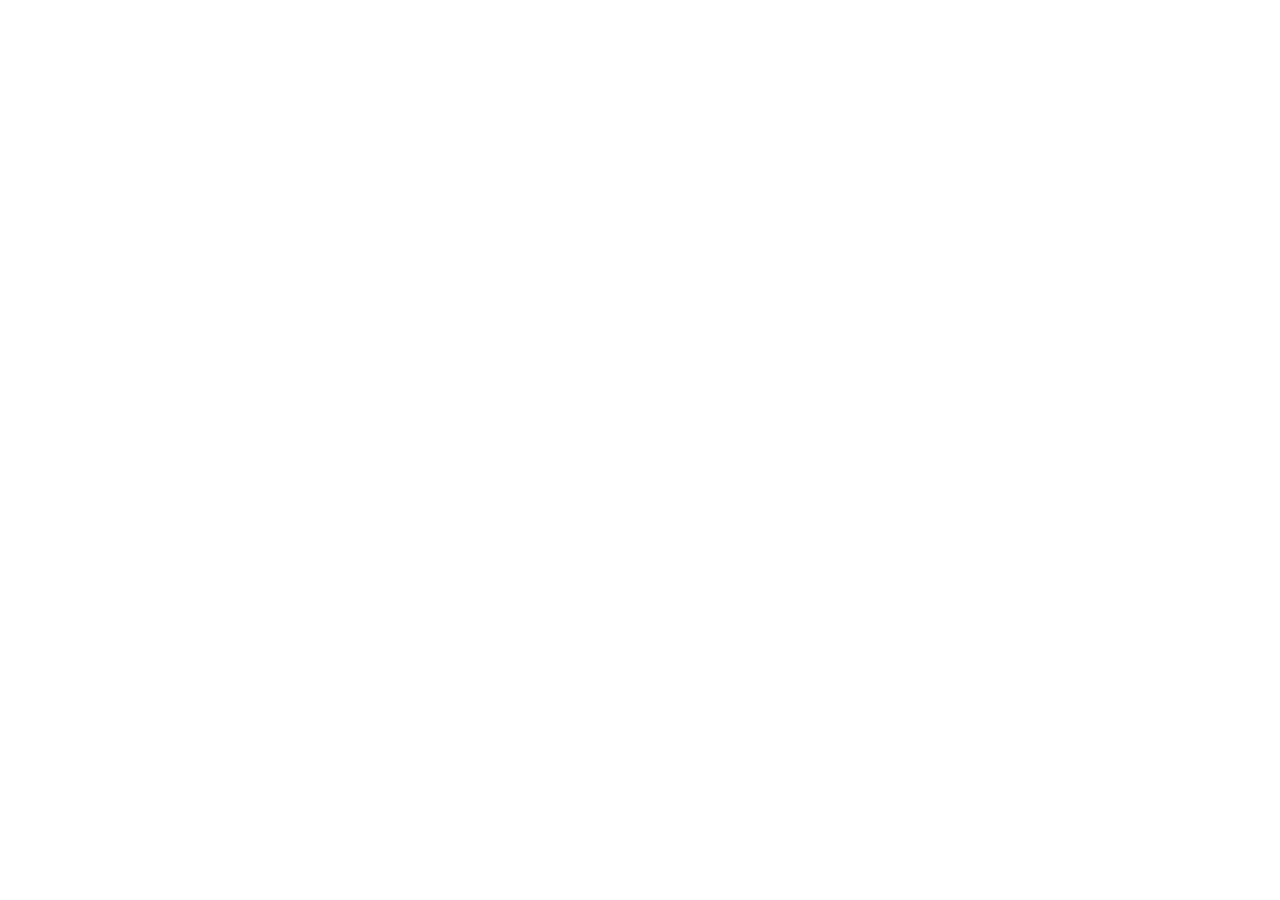
==== content/index.html @ 8d48247d "Migrate Tractor Supply homepage to Edge Delivery Services Complete migration of tractorsupply.com ho" ====
<html>
<head>
  <title>For Life Out Here | Tractor Supply Co.</title>
  <meta name="description" content="Tractor Supply Co. is the source for farm supplies, pet and animal feed and supplies, clothing, tools, fencing, and so much more. Buy online and pick up in store is available at most locations. Tractor Supply Co. is your source for the Life Out Here lifestyle!">
  <meta charset="utf-8">
  <meta name="viewport" content="width=device-width, initial-scale=1">
  <meta name="nav" content="/content/nav">
  <meta name="footer" content="/content/footer">
  <link rel="stylesheet" href="/styles/styles.css">
  <script src="/scripts/aem.js" type="module"></script>
  <script src="/scripts/scripts.js" type="module"></script>
</head>
<body>
  <header></header>
  <main>
    <div>
      <div class="carousel">
        <div>
          <div>
            <picture>
              <img src="https://media.tractorsupply.com/is/image/TractorSupplyCompany/FW11-030926-TSC-HP-Hero1-V13-North-D?preferwebp=true&amp;scl=1" alt="Save up to 40 percent off outdoor supplies" loading="eager">
            </picture>
          </div>
          <div>
            <h2>Spring Favorites</h2>
            <p>Save up to 40% off outdoor supplies</p>
            <p><strong><a href="/tsc/cms/digital-flyer">Shop Now</a></strong></p>
          </div>
        </div>
        <div>
          <div>
            <picture>
              <img src="https://media.tractorsupply.com/is/image/TractorSupplyCompany/FW11-030926-TSC-HP-Hero3-V3-D?preferwebp=true&amp;scl=1" alt="Tax refund savings on yard equipment" loading="lazy">
            </picture>
          </div>
          <div>
            <h2>Tax Refund Savings</h2>
            <p>Turn your refund into yard work</p>
            <p><strong><a href="/tsc/cms/yard">Shop Now</a></strong></p>
          </div>
        </div>
        <div>
          <div>
            <picture>
              <img src="https://media.tractorsupply.com/is/image/TractorSupplyCompany/FW11-030926-TSC-HP-Hero4-D-V3?preferwebp=true&amp;scl=1" alt="Save up to 200 dollars on gun safes" loading="lazy">
            </picture>
          </div>
          <div>
            <h2>Gun Safes Sale</h2>
            <p>Save up to $200 with special financing available</p>
            <p><strong><a href="/tsc/catalog/gun-safes">Shop Now</a></strong></p>
          </div>
        </div>
      </div>
    </div>
    <div>
      <h2>Shop Popular Categories</h2>
      <div class="cards categories">
        <div>
          <div>
            <picture>
              <img src="https://media.tractorsupply.com/is/image/TractorSupplyCompany/TSC_Icons_Sale?scl=1" alt="Sale" loading="lazy">
            </picture>
          </div>
          <div>
            <p><a href="/tsc/sale">Sale</a></p>
          </div>
        </div>
        <div>
          <div>
            <picture>
              <img src="https://media.tractorsupply.com/is/image/TractorSupplyCompany/TSC_Icons_ChickDays?scl=1" alt="Chick Days" loading="lazy">
            </picture>
          </div>
          <div>
            <p><a href="/tsc/cms/chick-days">Chick Days</a></p>
          </div>
        </div>
        <div>
          <div>
            <picture>
              <img src="https://media.tractorsupply.com/is/image/TractorSupplyCompany/TSC_Icons_DemoDays?scl=1" alt="Demo Days" loading="lazy">
            </picture>
          </div>
          <div>
            <p><a href="/tsc/cms/demo-days">Demo Days</a></p>
          </div>
        </div>
        <div>
          <div>
            <picture>
              <img src="https://media.tractorsupply.com/is/image/TractorSupplyCompany/TSC_Icons_Tools?scl=1" alt="Tools" loading="lazy">
            </picture>
          </div>
          <div>
            <p><a href="/tsc/category/tools">Tools</a></p>
          </div>
        </div>
        <div>
          <div>
            <picture>
              <img src="https://media.tractorsupply.com/is/image/TractorSupplyCompany/TSC_Icons_Pet?scl=1" alt="Pet" loading="lazy">
            </picture>
          </div>
          <div>
            <p><a href="/tsc/category/pet">Pet</a></p>
          </div>
        </div>
        <div>
          <div>
            <picture>
              <img src="https://media.tractorsupply.com/is/image/TractorSupplyCompany/TSC_Icons_TaxRefund?scl=1" alt="Tax Refund" loading="lazy">
            </picture>
          </div>
          <div>
            <p><a href="/tsc/cms/yard">Tax Refund</a></p>
          </div>
        </div>
        <div>
          <div>
            <picture>
              <img src="https://media.tractorsupply.com/is/image/TractorSupplyCompany/TSC_Icons_Ammunition?scl=1" alt="Ammunition" loading="lazy">
            </picture>
          </div>
          <div>
            <p><a href="/tsc/catalog/ammunition">Ammunition</a></p>
          </div>
        </div>
        <div>
          <div>
            <picture>
              <img src="https://media.tractorsupply.com/is/image/TractorSupplyCompany/TSC_Icons_DirectSales?scl=1" alt="Direct Sales" loading="lazy">
            </picture>
          </div>
          <div>
            <p><a href="/tsc/cms/direct-sales">Direct Sales</a></p>
          </div>
        </div>
        <div>
          <div>
            <picture>
              <img src="https://media.tractorsupply.com/is/image/TractorSupplyCompany/TSC_Icons_OutdoorPower?scl=1" alt="Outdoor Power Equipment" loading="lazy">
            </picture>
          </div>
          <div>
            <p><a href="/tsc/category/outdoor-power-equipment">Outdoor Power Equipment</a></p>
          </div>
        </div>
        <div>
          <div>
            <picture>
              <img src="https://media.tractorsupply.com/is/image/TractorSupplyCompany/TSC_Icons_Fencing?scl=1" alt="Fencing and Gates" loading="lazy">
            </picture>
          </div>
          <div>
            <p><a href="/tsc/category/fencing-gates">Fencing &amp; Gates</a></p>
          </div>
        </div>
        <div>
          <div>
            <picture>
              <img src="https://media.tractorsupply.com/is/image/TractorSupplyCompany/TSC_Icons_Pharmacy?scl=1" alt="Pet and Animal Pharmacy" loading="lazy">
            </picture>
          </div>
          <div>
            <p><a href="/tsc/category/pet-animal-pharmacy">Pet &amp; Animal Pharmacy</a></p>
          </div>
        </div>
        <div>
          <div>
            <picture>
              <img src="https://media.tractorsupply.com/is/image/TractorSupplyCompany/TSC_Icons_Clothing?scl=1" alt="Clothing" loading="lazy">
            </picture>
          </div>
          <div>
            <p><a href="/tsc/category/clothing">Clothing</a></p>
          </div>
        </div>
        <div>
          <div>
            <picture>
              <img src="https://media.tractorsupply.com/is/image/TractorSupplyCompany/TSC_Icons_GiftCard?scl=1" alt="Gift Card" loading="lazy">
            </picture>
          </div>
          <div>
            <p><a href="/tsc/cms/gift-card">Gift Card</a></p>
          </div>
        </div>
        <div>
          <div>
            <picture>
              <img src="https://media.tractorsupply.com/is/image/TractorSupplyCompany/TSC_Icons_Boots?scl=1" alt="Boots and Shoes" loading="lazy">
            </picture>
          </div>
          <div>
            <p><a href="/tsc/category/boots-shoes">Boots &amp; Shoes</a></p>
          </div>
        </div>
        <div>
          <div>
            <picture>
              <img src="https://media.tractorsupply.com/is/image/TractorSupplyCompany/TSC_Icons_Trailers?scl=1" alt="Trailers and Towing" loading="lazy">
            </picture>
          </div>
          <div>
            <p><a href="/tsc/category/trailers-towing">Trailers &amp; Towing</a></p>
          </div>
        </div>
        <div>
          <div>
            <picture>
              <img src="https://media.tractorsupply.com/is/image/TractorSupplyCompany/TSC_Icons_Horse?scl=1" alt="Horse" loading="lazy">
            </picture>
          </div>
          <div>
            <p><a href="/tsc/category/horse">Horse</a></p>
          </div>
        </div>
      </div>
    </div>
    <div>
      <p><a href="/tsc/cms/demo-days"><picture><img src="https://media.tractorsupply.com/is/image/TractorSupplyCompany/FW11-030926-TSC-HP-Banner-DemoDays-D-V1?scl=1" alt="Demo Days - Try before you buy" loading="lazy"></picture></a></p>
    </div>
    <div>
      <div class="columns">
        <div>
          <div>
            <picture>
              <img src="https://media.tractorsupply.com/is/image/TractorSupplyCompany/FW11-030926-TSC-HP-BigBox-PetEnthusiast-V1?scl=1" alt="Keep your pets happy all Spring" loading="lazy">
            </picture>
          </div>
          <div>
            <h3>Keep your pets happy all Spring</h3>
            <p>Flea &amp; tick care, grooming and more</p>
            <p><strong><a href="/tsc/vc/get-your-pet-ready-for-spring">Shop Now</a></strong></p>
          </div>
        </div>
      </div>
    </div>
    <div>
      <p><a href="/tsc/brand/ALPO"><picture><img src="https://media.tractorsupply.com/is/image/TractorSupplyCompany/FW11-030926-TSC-HP-Banner-ALPO-D-V1?scl=1&amp;fmt=png-alpha" alt="Earn 3 dollars in rewards on Purina ALPO dog food" loading="lazy"></picture></a></p>
    </div>
    <div>
      <div class="columns">
        <div>
          <div>
            <picture>
              <img src="https://media.tractorsupply.com/is/image/TractorSupplyCompany/FW11-030926-TSC-HP-BigBox-CountryDabbler-V1?scl=1" alt="Dig into spring" loading="lazy">
            </picture>
          </div>
          <div>
            <h3>Dig into spring</h3>
            <p>Time to grow fresh veggies and flowers</p>
            <p><strong><a href="/tsc/category/lawn-garden">Shop Now</a></strong></p>
          </div>
        </div>
      </div>
    </div>
    <div>
      <p><a href="/tsc/sale/patio-furniture-decor"><picture><img src="https://media.tractorsupply.com/is/image/TractorSupplyCompany/FW11-030926-TSC-HP-Banner-PatioFurniture-V1-D?scl=1&amp;fmt=png-alpha" alt="Save up to 40 percent off patio furniture and decor" loading="lazy"></picture></a></p>
    </div>
    <div>
      <div class="columns">
        <div>
          <div>
            <picture>
              <img src="https://media.tractorsupply.com/is/image/TractorSupplyCompany/FW11-030926-TSC-HP-BigBox-BackyardHomesteader-V2?scl=1" alt="Chick Days are here" loading="lazy">
            </picture>
          </div>
          <div>
            <h3>Chick Days are here</h3>
            <p>Everything you need to grow your flock or start a new one</p>
            <p><strong><a href="/tsc/cms/chick-days">Shop Now</a></strong></p>
          </div>
        </div>
      </div>
    </div>
    <div>
      <p><a href="/tsc/cms/credit"><picture><img src="https://media.tractorsupply.com/is/image/TractorSupplyCompany/FW11-030926-TSC-HP-Banner-Financing-D-V1?scl=1&amp;fmt=png-alpha" alt="Open a TSC Credit Card and earn 50 dollars in rewards" loading="lazy"></picture></a></p>
    </div>
    <div>
      <div class="columns">
        <div>
          <div>
            <picture>
              <img src="https://media.tractorsupply.com/is/image/TractorSupplyCompany/FW11-030926-TSC-HP-BigBox-HobbyFarmer-V1?scl=1" alt="Exclusive trailers and accessories" loading="lazy">
            </picture>
          </div>
          <div>
            <h3>Exclusive trailers &amp; accessories</h3>
            <p>Just what you need for the job</p>
            <p><strong><a href="/tsc/category/trailers-towing">Shop Now</a></strong></p>
          </div>
        </div>
      </div>
    </div>
    <div>
      <div class="cards services">
        <div>
          <div>
            <picture>
              <img src="https://media.tractorsupply.com/is/image/TractorSupplyCompany/FW09-022326-TSC-HP-BigBarn-BuyInBulk-V1?scl=1" alt="Feed and Food Headquarters" loading="lazy">
            </picture>
          </div>
          <div>
            <h3>Save when you buy in bulk</h3>
            <p>Fencing projects made easy</p>
            <p><strong><a href="/tsc/cms/bulk-discounts">Learn More</a></strong></p>
          </div>
        </div>
        <div>
          <div>
            <picture>
              <img src="https://media.tractorsupply.com/is/image/TractorSupplyCompany/FW09-022326-TSC-HP-BigBarn-NC-V1?scl=1" alt="Neighbors Club" loading="lazy">
            </picture>
          </div>
          <div>
            <h3>Neighbor's Club</h3>
            <p>Discover your rewards</p>
            <p><strong><a href="/tsc/cms/neighbors-club">Learn More</a></strong></p>
          </div>
        </div>
        <div>
          <div>
            <picture>
              <img src="https://media.tractorsupply.com/is/image/TractorSupplyCompany/FW10-030226-TSC-HP-BigBarn-PetRX-V1?scl=1" alt="Pet Rx" loading="lazy">
            </picture>
          </div>
          <div>
            <h3>Pet Rx</h3>
            <p>Pet &amp; animal pharmacy</p>
            <p><strong><a href="/tsc/category/pet-animal-pharmacy">Learn More</a></strong></p>
          </div>
        </div>
      </div>
    </div>
    <div>
      <p><a href="/tsc/cms/neighbors-club"><picture><img src="https://media.tractorsupply.com/is/image/TractorSupplyCompany/Nonmember%20Desktop?scl=1" alt="Neighbors Club - Free to join, full of rewards" loading="lazy"></picture></a></p>
    </div>
    <div>
      <h2>Shop Popular Brands</h2>
      <div class="cards brands">
        <div>
          <div>
            <picture>
              <img src="https://media.tractorsupply.com/is/image/TractorSupplyCompany/carhartt-logo?scl=1" alt="Carhartt" loading="lazy">
            </picture>
          </div>
          <div>
            <p><a href="/tsc/brand/Carhartt">Carhartt</a></p>
          </div>
        </div>
        <div>
          <div>
            <picture>
              <img src="https://media.tractorsupply.com/is/image/TractorSupplyCompany/cub-cadet-logo?scl=1" alt="Cub Cadet" loading="lazy">
            </picture>
          </div>
          <div>
            <p><a href="/tsc/brand/Cub+Cadet">Cub Cadet</a></p>
          </div>
        </div>
        <div>
          <div>
            <picture>
              <img src="https://media.tractorsupply.com/is/image/TractorSupplyCompany/purina-logo?scl=1" alt="Purina" loading="lazy">
            </picture>
          </div>
          <div>
            <p><a href="/tsc/brand/Purina">Purina</a></p>
          </div>
        </div>
        <div>
          <div>
            <picture>
              <img src="https://media.tractorsupply.com/is/image/TractorSupplyCompany/yeti-logo?scl=1" alt="YETI" loading="lazy">
            </picture>
          </div>
          <div>
            <p><a href="/tsc/brand/YETI">YETI</a></p>
          </div>
        </div>
        <div>
          <div>
            <picture>
              <img src="https://media.tractorsupply.com/is/image/TractorSupplyCompany/dewalt-logo?scl=1" alt="DeWALT" loading="lazy">
            </picture>
          </div>
          <div>
            <p><a href="/tsc/brand/DeWALT">DeWALT</a></p>
          </div>
        </div>
        <div>
          <div>
            <picture>
              <img src="https://media.tractorsupply.com/is/image/TractorSupplyCompany/blackstone-logo?scl=1" alt="Blackstone" loading="lazy">
            </picture>
          </div>
          <div>
            <p><a href="/tsc/brand/Blackstone">Blackstone</a></p>
          </div>
        </div>
        <div>
          <div>
            <picture>
              <img src="https://media.tractorsupply.com/is/image/TractorSupplyCompany/forge-flame-logo?scl=1" alt="Forge and Flame" loading="lazy">
            </picture>
          </div>
          <div>
            <p><a href="/tsc/brand/Forge+%26+Flame">Forge &amp; Flame</a></p>
          </div>
        </div>
      </div>
    </div>
    <div>
      <div class="columns">
        <div>
          <div>
            <picture>
              <img src="https://www.tractorsupply.com/adobe/dynamicmedia/deliver/dm-aid--36063787-a122-4388-a2c9-a9809bb05a99/FW42-101325-TSC-HP-DynamicComponent-PetRX-V1.jpg?preferwebp=true&amp;width=1920&amp;q=75" alt="Smart Supply subscription products" loading="lazy">
            </picture>
          </div>
          <div>
            <h3>Save up to 35% with Smart Supply</h3>
            <p>Enjoy discounts on delivery and pick up subscriptions, plus free shipping on orders $49+</p>
            <p><em><a href="/tsc/cms/autoship">Learn More</a></em></p>
          </div>
        </div>
      </div>
    </div>
    <div>
      <h2>Store Services</h2>
      <div class="cards store-services">
        <div>
          <div>
            <picture>
              <img src="https://media.tractorsupply.com/is/image/TractorSupplyCompany/TSC_Services_Propane?scl=1" alt="Propane Tank Refill" loading="lazy">
            </picture>
          </div>
          <div>
            <h3>Propane Tank Refill</h3>
            <p>Refilling your propane tank at your local Tractor Supply is convenient and economical.</p>
            <p><strong><a href="/tsc/services/propane-refill">More Info</a></strong></p>
          </div>
        </div>
        <div>
          <div>
            <picture>
              <img src="https://media.tractorsupply.com/is/image/TractorSupplyCompany/TSC_Services_TrailerRental?scl=1" alt="Trailer Rental" loading="lazy">
            </picture>
          </div>
          <div>
            <h3>Trailer Rental</h3>
            <p>Tough job to tackle? Transporting your purchase home? Rent a trailer and get it done!</p>
            <p><strong><a href="/tsc/services/trailer-rental">More Info</a></strong></p>
          </div>
        </div>
        <div>
          <div>
            <picture>
              <img src="https://media.tractorsupply.com/is/image/TractorSupplyCompany/TSC_Services_PetVet?scl=1" alt="Pet Vet Clinic" loading="lazy">
            </picture>
          </div>
          <div>
            <h3>Pet Vet Clinic</h3>
            <p>Get affordable, convenient veterinary care at Tractor Supply's PetVet Clinics. No appointment needed.</p>
            <p><strong><a href="/tsc/services/petvet">More Info</a></strong></p>
          </div>
        </div>
        <div>
          <div>
            <picture>
              <img src="https://media.tractorsupply.com/is/image/TractorSupplyCompany/TSC_Services_SameDay?scl=1" alt="Same Day Delivery" loading="lazy">
            </picture>
          </div>
          <div>
            <h3>Same Day Delivery</h3>
            <p>Receive Same Day Delivery on eligible items purchased in-store and online.</p>
            <p><strong><a href="/tsc/services/same-day-delivery">More Info</a></strong></p>
          </div>
        </div>
      </div>
    </div>
    <div>
      <div class="section-metadata">
        <div>
          <div>style</div>
          <div>disclaimer</div>
        </div>
      </div>
      <p><small>‡Offer is valid for new accounts opened 2/9/26 – 3/22/26 and is subject to credit approval. To qualify, you must be a member of Neighbor's Club and make a qualifying Tractor Supply purchase of $50 or more with your new TSC Store Card or TSC Visa Card between 2/9/26 – 3/22/26.</small></p>
      <p><small>^Must be a Neighbor's Club Member to qualify. Offer valid in-store at Tractor Supply, online at TractorSupply.com, and on the Tractor Supply App between 03/02/2026 – 03/15/2026.</small></p>
    </div>
    <div class="metadata">
      <div>
        <div>title</div>
        <div>For Life Out Here | Tractor Supply Co.</div>
      </div>
      <div>
        <div>description</div>
        <div>Tractor Supply Co. is the source for farm supplies, pet and animal feed and supplies, clothing, tools, fencing, and so much more. Buy online and pick up in store is available at most locations. Tractor Supply Co. is your source for the Life Out Here lifestyle!</div>
      </div>
    </div>
  </main>
  <footer></footer>
</body>
</html>
---- styles/styles.css ----
/*
 * Copyright 2020 Adobe. All rights reserved.
 * This file is licensed to you under the Apache License, Version 2.0 (the "License");
 * you may not use this file except in compliance with the License. You may obtain a copy
 * of the License at http://www.apache.org/licenses/LICENSE-2.0
 *
 * Unless required by applicable law or agreed to in writing, software distributed under
 * the License is distributed on an "AS IS" BASIS, WITHOUT WARRANTIES OR REPRESENTATIONS
 * OF ANY KIND, either express or implied. See the License for the specific language
 * governing permissions and limitations under the License.
 */

:root {
  /* colors */
  --background-color: white;
  --light-color: #f8f8f8;
  --dark-color: #505050;
  --text-color: #131313;
  --link-color: #3b63fb;
  --link-hover-color: #1d3ecf;

  /* fonts */
  --body-font-family: roboto, roboto-fallback, sans-serif;
  --heading-font-family: roboto-condensed, roboto-condensed-fallback, sans-serif;

  /* body sizes */
  --body-font-size-m: 22px;
  --body-font-size-s: 19px;
  --body-font-size-xs: 17px;

  /* heading sizes */
  --heading-font-size-xxl: 55px;
  --heading-font-size-xl: 44px;
  --heading-font-size-l: 34px;
  --heading-font-size-m: 27px;
  --heading-font-size-s: 24px;
  --heading-font-size-xs: 22px;

  /* nav height */
  --nav-height: 64px;
}

/* fallback fonts */
@font-face {
  font-family: roboto-condensed-fallback;
  size-adjust: 88.82%;
  src: local('Arial');
}

@font-face {
  font-family: roboto-fallback;
  size-adjust: 99.529%;
  src: local('Arial');
}

@media (width >= 900px) {
  :root {
    /* body sizes */
    --body-font-size-m: 18px;
    --body-font-size-s: 16px;
    --body-font-size-xs: 14px;

    /* heading sizes */
    --heading-font-size-xxl: 45px;
    --heading-font-size-xl: 36px;
    --heading-font-size-l: 28px;
    --heading-font-size-m: 22px;
    --heading-font-size-s: 20px;
    --heading-font-size-xs: 18px;
  }
}

body {
  display: none;
  margin: 0;
  background-color: var(--background-color);
  color: var(--text-color);
  font-family: var(--body-font-family);
  font-size: var(--body-font-size-m);
  line-height: 1.6;
}

body.appear {
  display: block;
}

header {
  height: var(--nav-height);
}

header .header,
footer .footer {
  visibility: hidden;
}

header .header[data-block-status="loaded"],
footer .footer[data-block-status="loaded"] {
  visibility: visible;
}

h1,
h2,
h3,
h4,
h5,
h6 {
  margin-top: 0.8em;
  margin-bottom: 0.25em;
  font-family: var(--heading-font-family);
  font-weight: 600;
  line-height: 1.25;
  scroll-margin: 40px;
}

h1 { font-size: var(--heading-font-size-xxl); }
h2 { font-size: var(--heading-font-size-xl); }
h3 { font-size: var(--heading-font-size-l); }
h4 { font-size: var(--heading-font-size-m); }
h5 { font-size: var(--heading-font-size-s); }
h6 { font-size: var(--heading-font-size-xs); }

p,
dl,
ol,
ul,
pre,
blockquote {
  margin-top: 0.8em;
  margin-bottom: 0.25em;
}

code,
pre {
  font-size: var(--body-font-size-s);
}

pre {
  padding: 16px;
  border-radius: 8px;
  background-color: var(--light-color);
  overflow-x: auto;
  white-space: pre;
}

main > div {
  margin: 40px 16px;
}

input,
textarea,
select,
button {
  font: inherit;
}

/* links */
a:any-link {
  color: var(--link-color);
  text-decoration: none;
  overflow-wrap: break-word;
}

a:hover {
  color: var(--link-hover-color);
  text-decoration: underline;
}

/* buttons */
p.button-wrapper {
  margin: 12px 0;
}

a.button:any-link,
button.button {
  box-sizing: border-box;
  display: inline-flex;
  align-items: center;
  justify-content: center;
  max-width: 100%;
  margin: 0;
  border: 2px solid transparent;
  border-radius: 2.4em;
  padding: 0.5em 1.2em;
  font: inherit;
  font-weight: 500;
  line-height: 1.25;
  text-decoration: none;
  cursor: pointer;
  overflow: hidden;
  text-overflow: ellipsis;
  white-space: nowrap;
}

a.button[aria-disabled="true"],
button.button:disabled {
  cursor: not-allowed;
  pointer-events: none;
}

a.button.primary,
button.button.primary {
  border-color: var(--text-color);
  background-color: var(--text-color);
  color: var(--background-color);
}

a.button.primary:hover,
a.button.primary:focus-visible,
button.button.primary:hover,
button.button.primary:focus-visible {
  border-color: var(--dark-color);
  background-color: var(--dark-color);
  color: var(--light-color);
}

a.button.primary[aria-disabled="true"],
a.button.primary[aria-disabled="true"]:hover,
a.button.primary[aria-disabled="true"]:focus-visible,
button.button.primary:disabled,
button.button.primary:disabled:hover,
button.button.primary:disabled:focus-visible {
  background-color: var(--light-color);
  border-color: var(--light-color);
  color: var(--dark-color);
}

a.button.secondary,
button.button.secondary {
  border-color: var(--text-color);
  background-color: transparent;
  color: var(--text-color);
}

a.button.secondary:hover,
a.button.secondary:focus-visible,
button.button.secondary:hover,
button.button.secondary:focus-visible {
  border-color: var(--dark-color);
  background-color: var(--light-color);
  color: var(--dark-color);
}

a.button.secondary[aria-disabled="true"],
a.button.secondary[aria-disabled="true"]:hover,
a.button.secondary[aria-disabled="true"]:focus-visible,
button.button.secondary:disabled,
button.button.secondary:disabled:hover,
button.button.secondary:disabled:focus-visible {
  background-color: var(--light-color);
  border-color: var(--light-color);
  color: var(--dark-color);
}

/* high-impact call-to-action */
a.button.accent,
button.button.accent {
  border-color: var(--link-color);
  background-color: var(--link-color);
  color: var(--background-color);
}

a.button.accent:hover,
a.button.accent:focus-visible,
button.button.accent:hover,
button.button.accent:focus-visible {
  border-color: var(--link-hover-color);
  background-color: var(--link-hover-color);
}

a.button.accent[aria-disabled="true"],
a.button.accent[aria-disabled="true"]:hover,
a.button.accent[aria-disabled="true"]:focus-visible,
button.button.accent:disabled,
button.button.accent:disabled:hover,
button.button.accent:disabled:focus-visible {
  background-color: var(--light-color);
  border-color: var(--light-color);
  color: var(--dark-color);
}

main img {
  max-width: 100%;
  width: auto;
  height: auto;
}

.icon {
  display: inline-block;
  height: 24px;
  width: 24px;
}

.icon img {
  height: 100%;
  width: 100%;
}

/* sections */
main > .section {
  margin: 40px 0;
}

main > .section > div {
  max-width: 1200px;
  margin: auto;
  padding: 0 24px;
}

main > .section:first-of-type {
  margin-top: 0;
}

@media (width >= 900px) {
  main > .section > div {
    padding: 0 32px;
  }
}

/* section metadata */
main .section.light,
main .section.highlight {
  background-color: var(--light-color);
  margin: 0;
  padding: 40px 0;
}
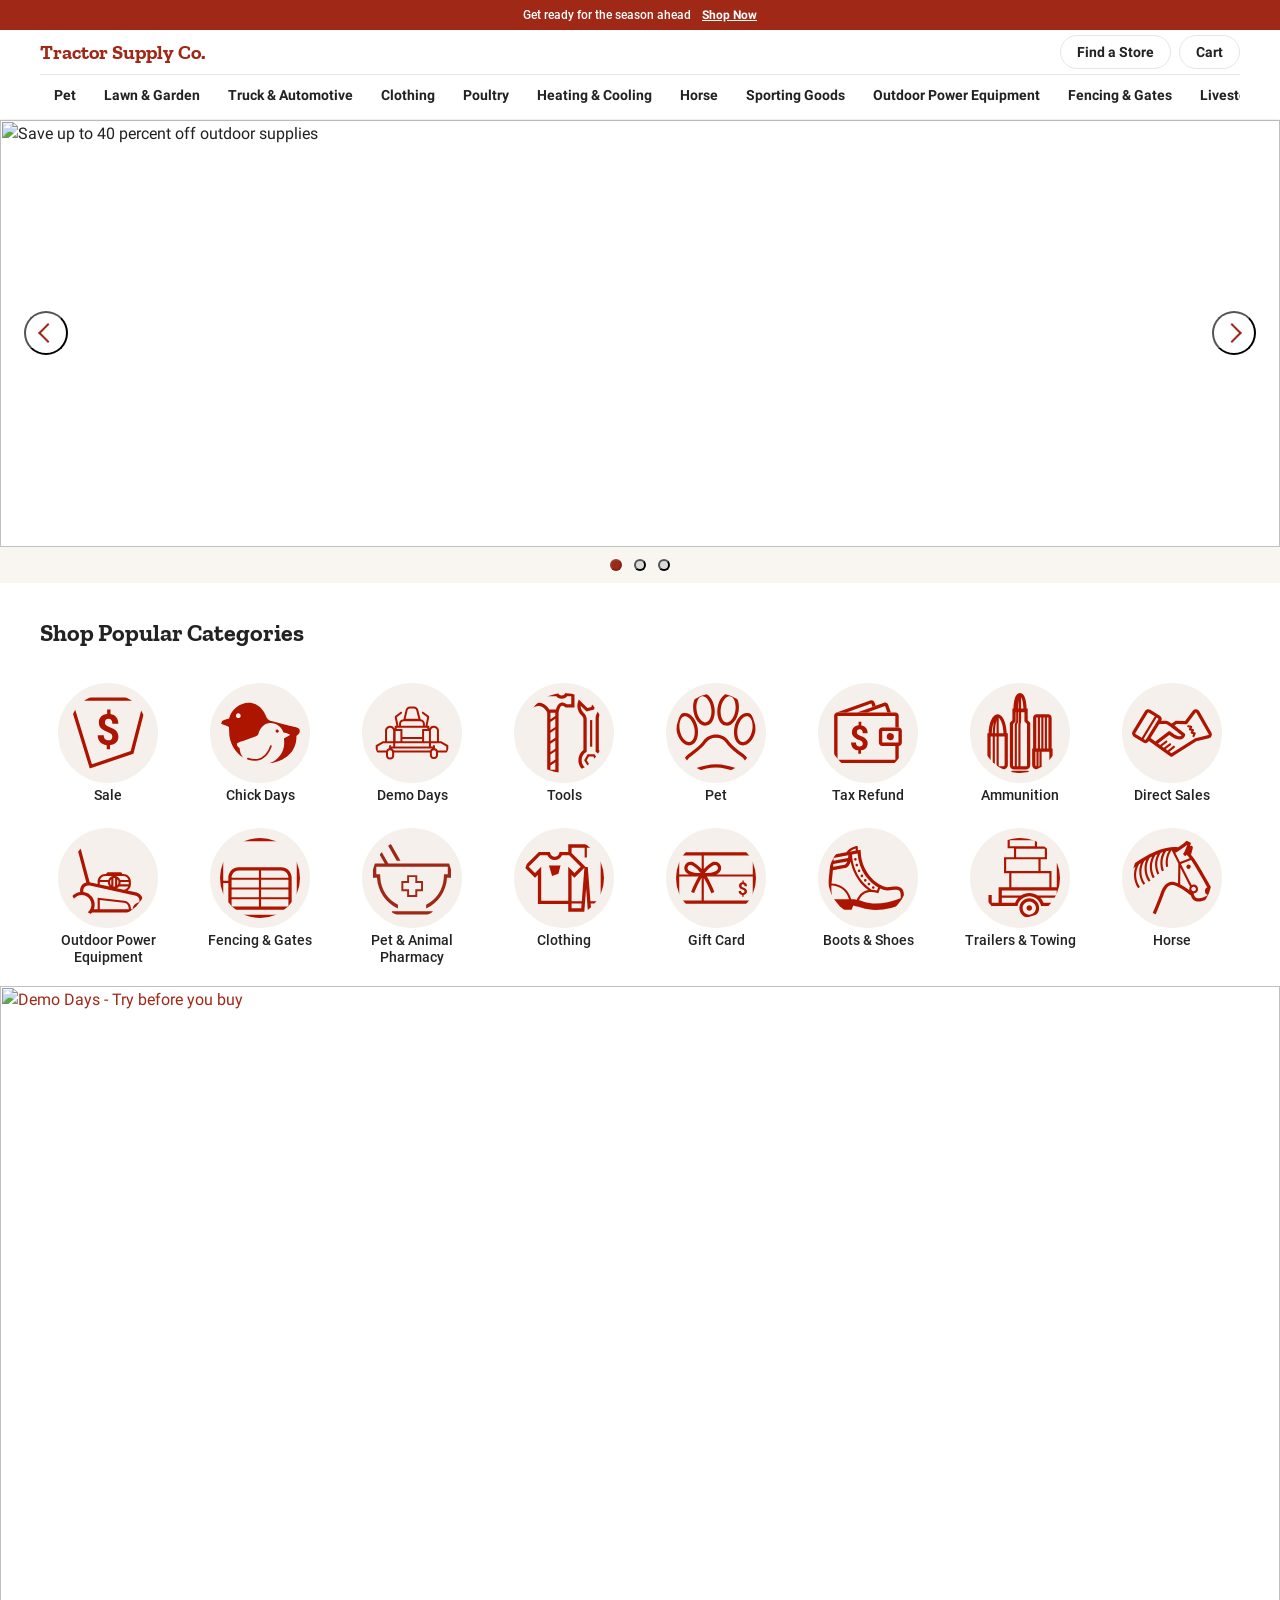
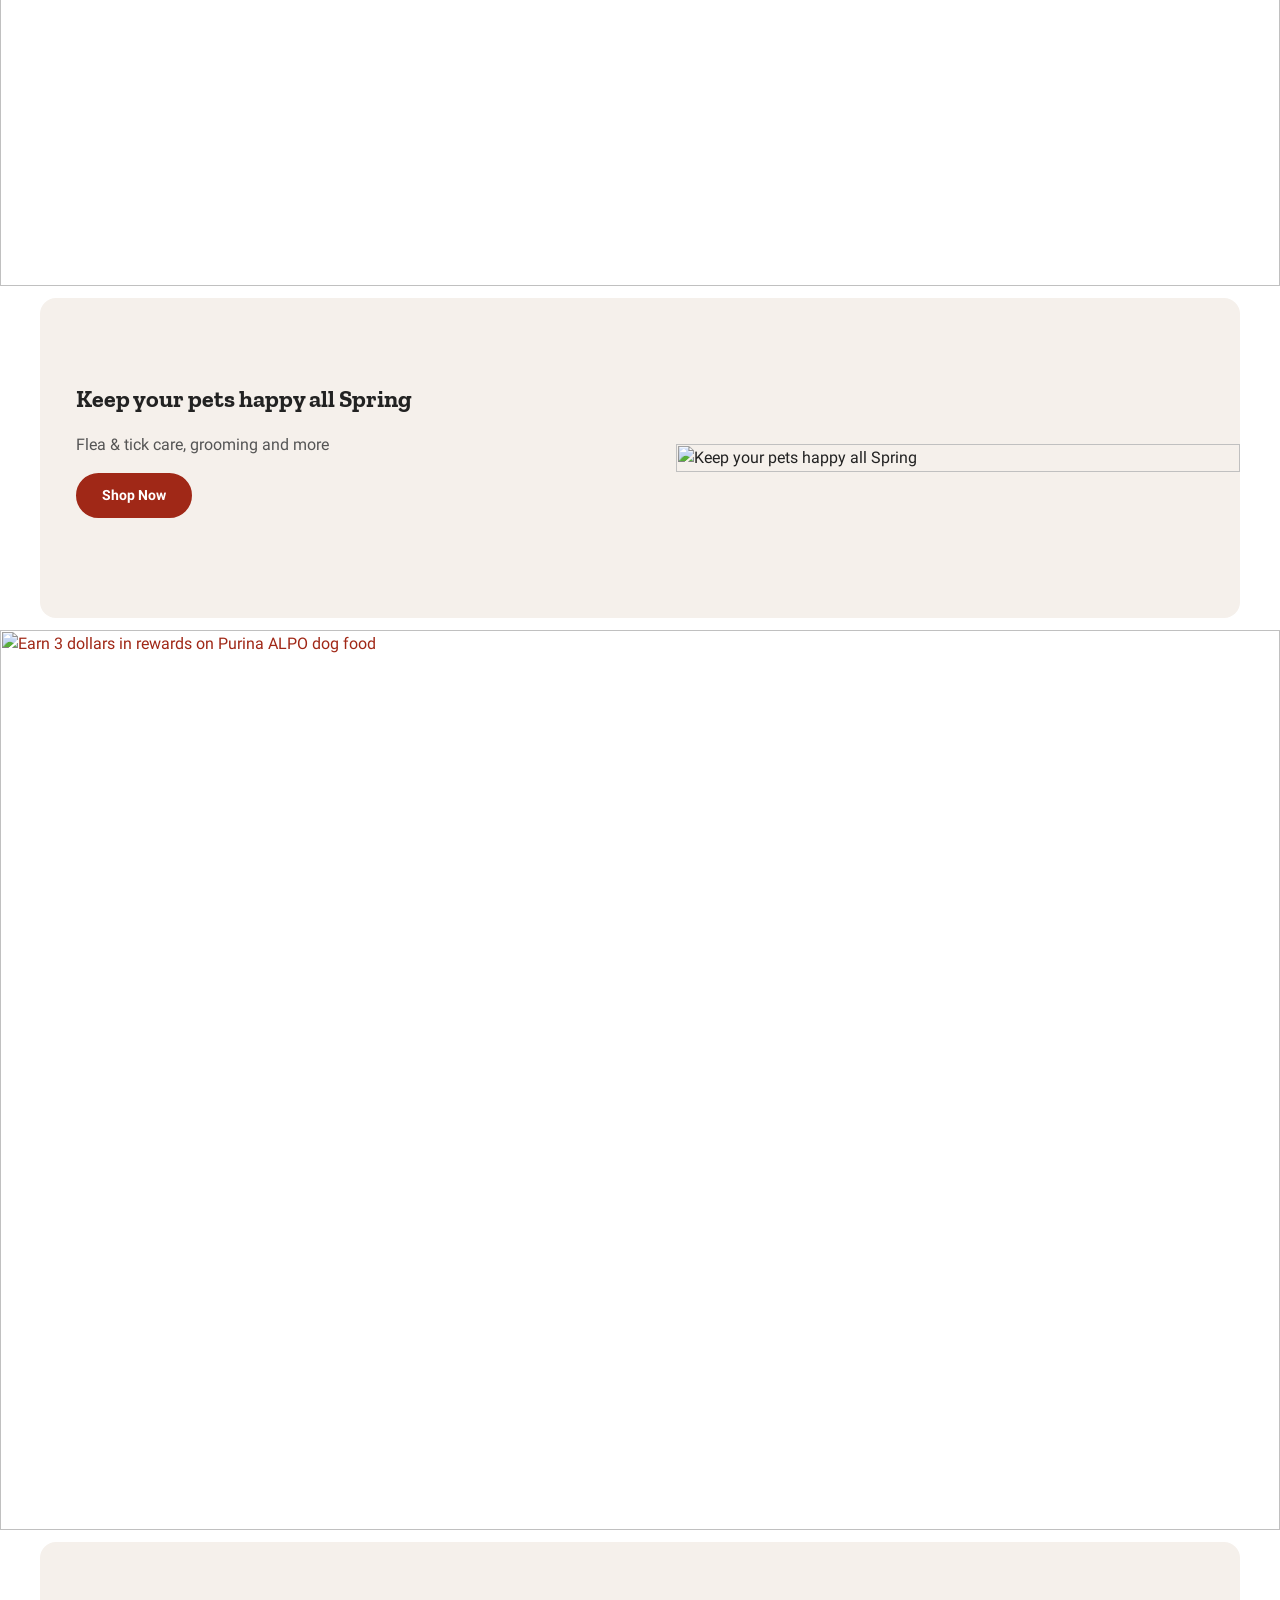
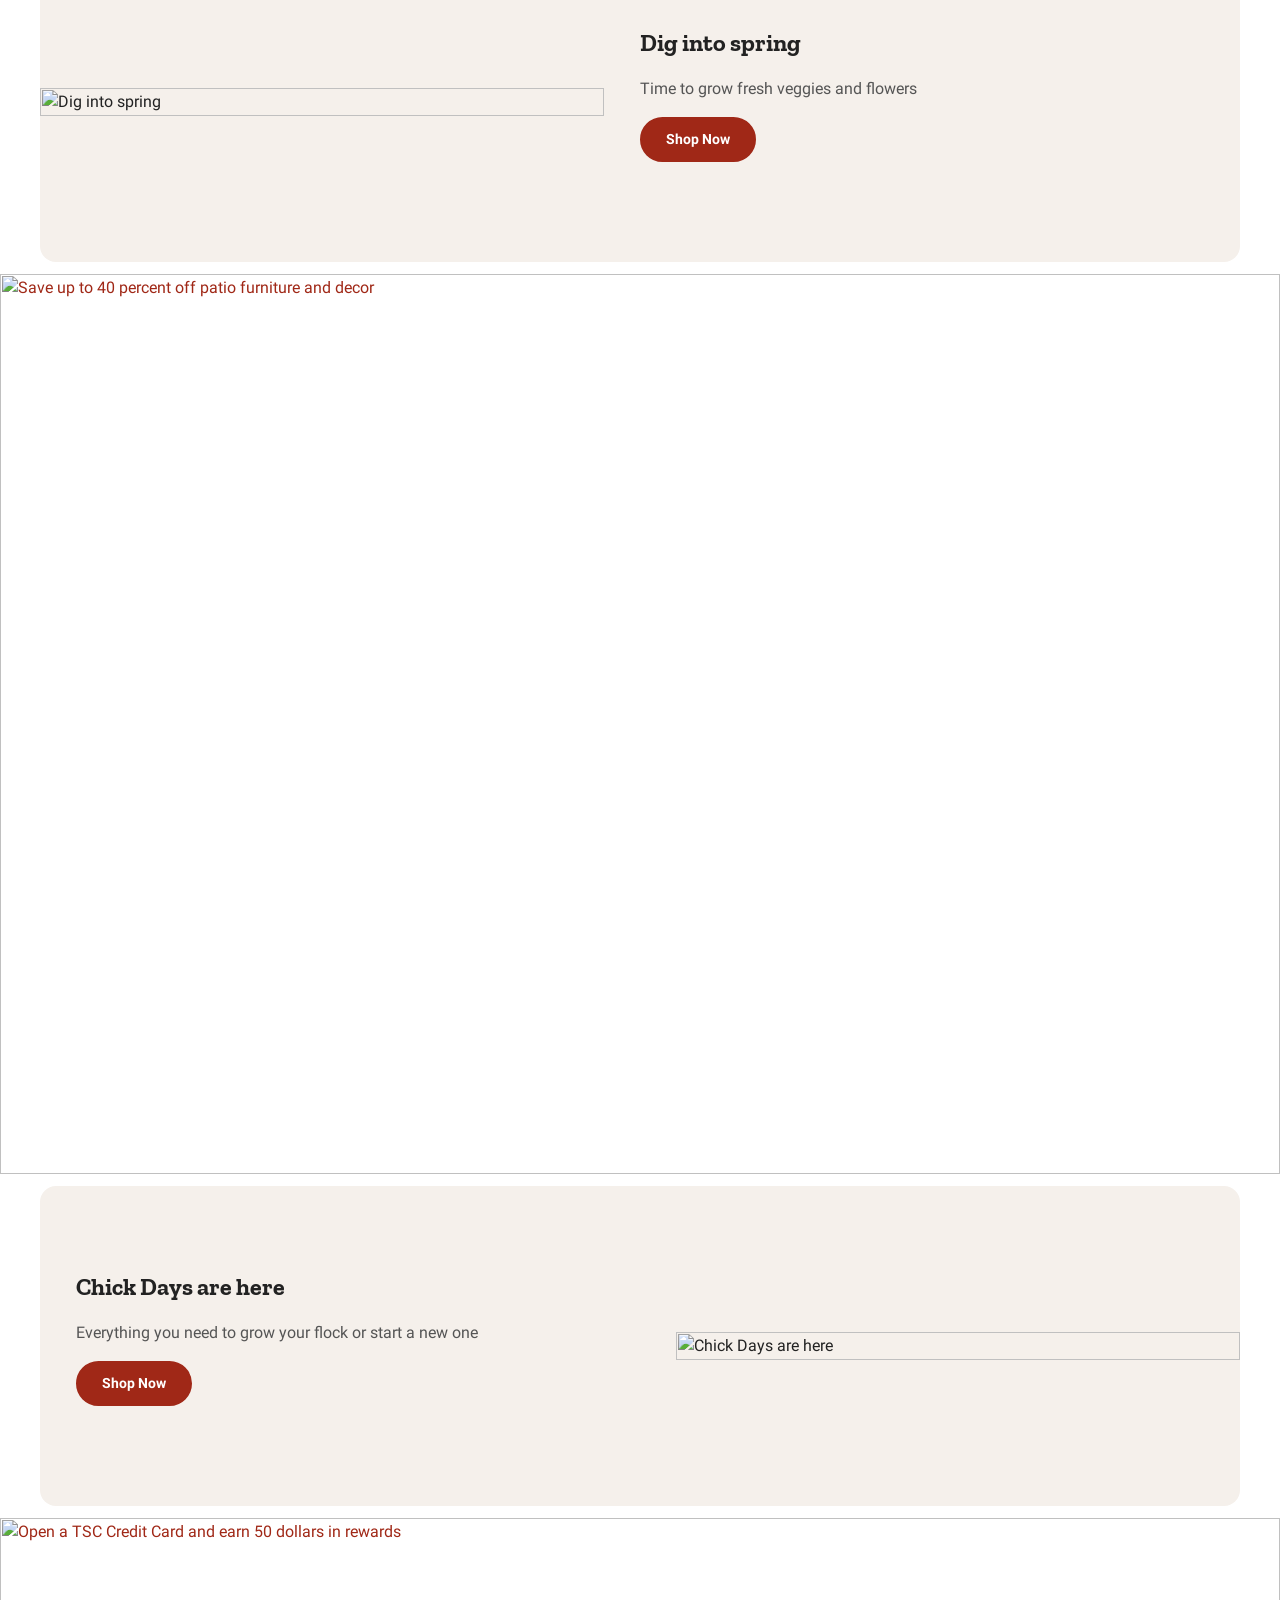
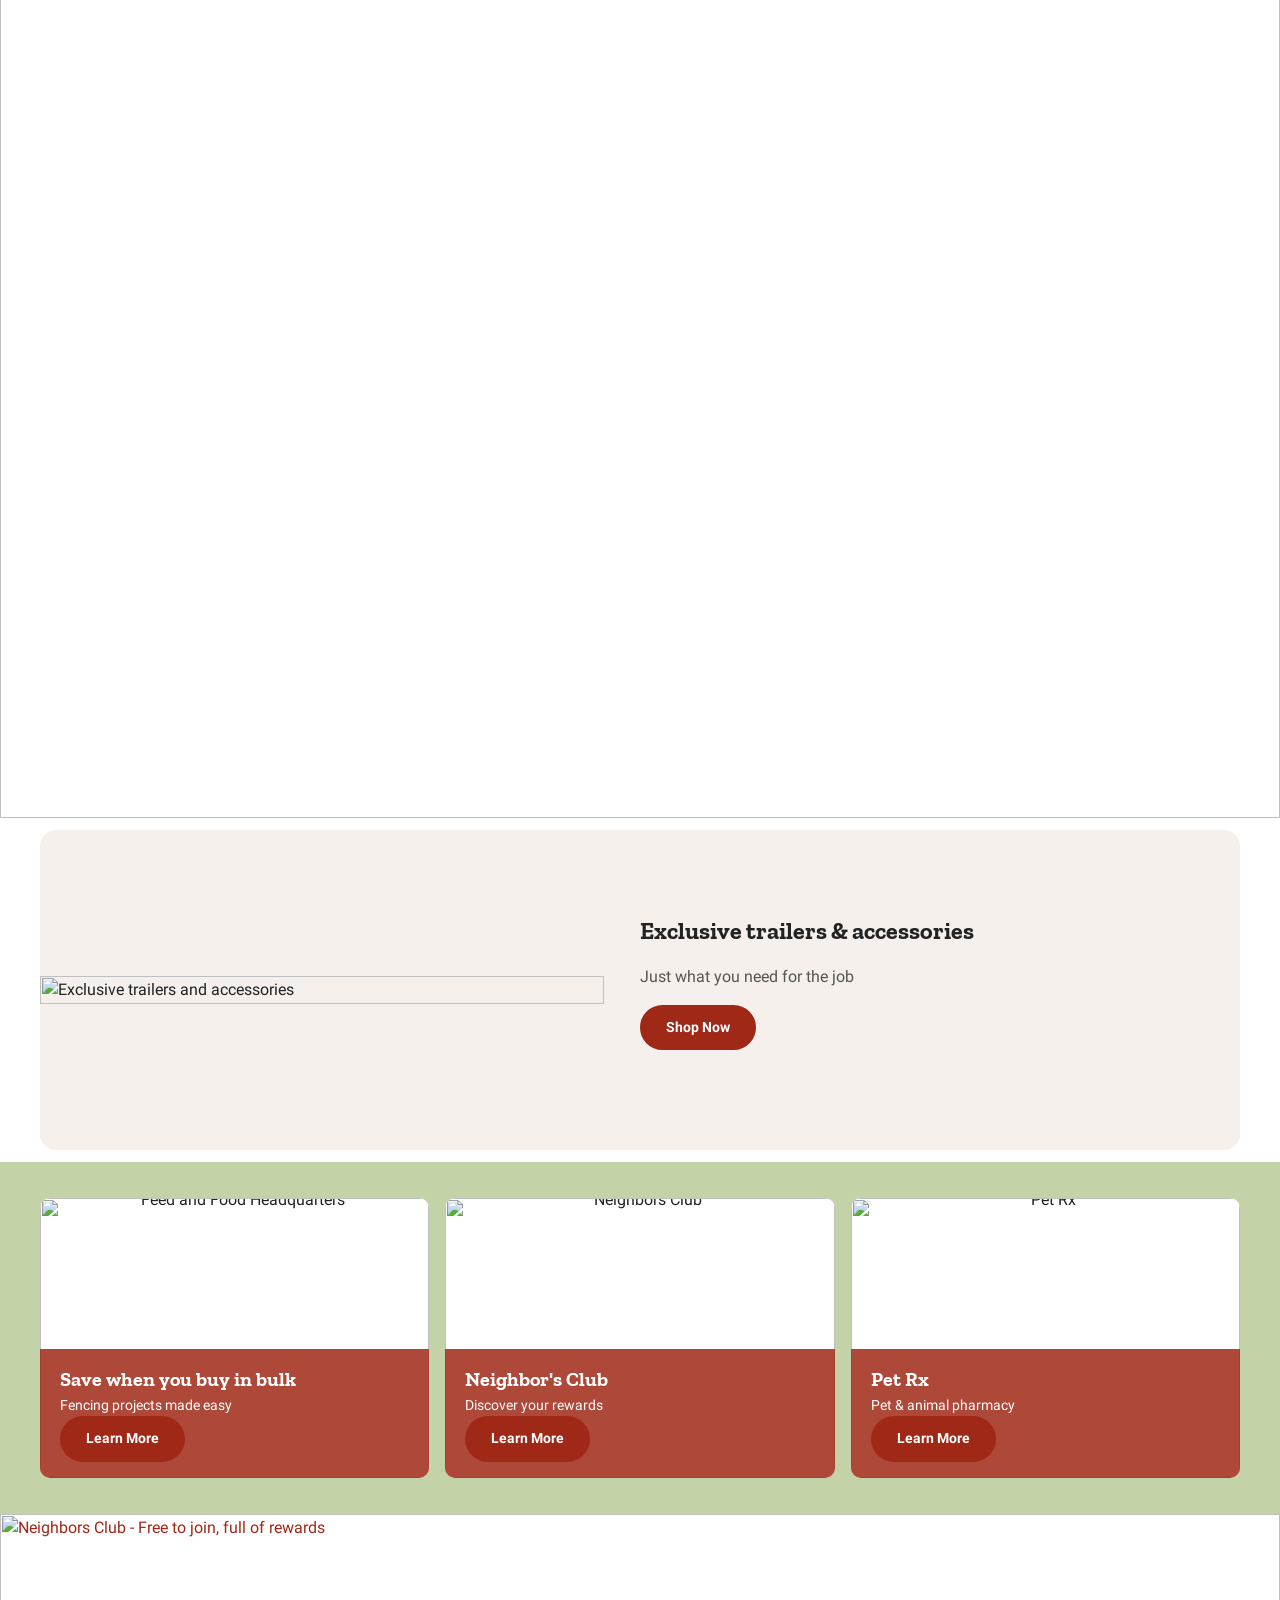
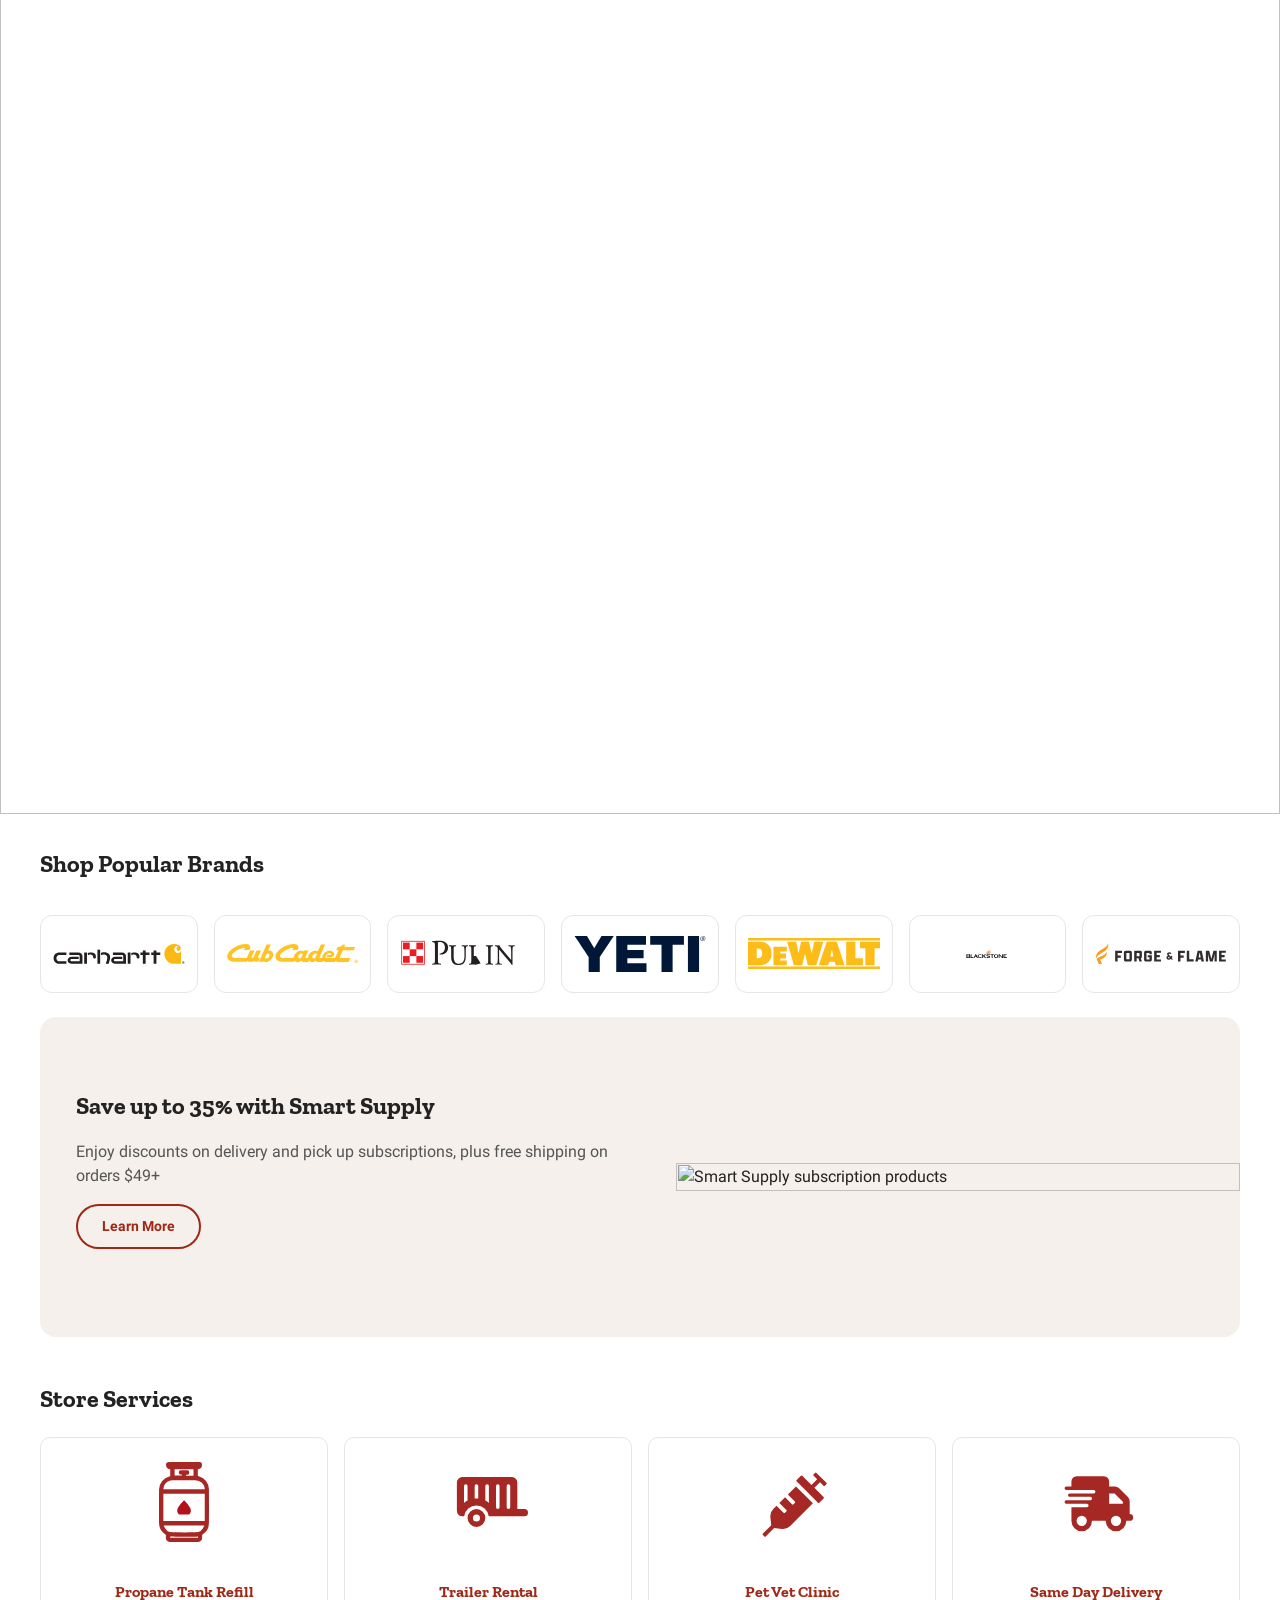
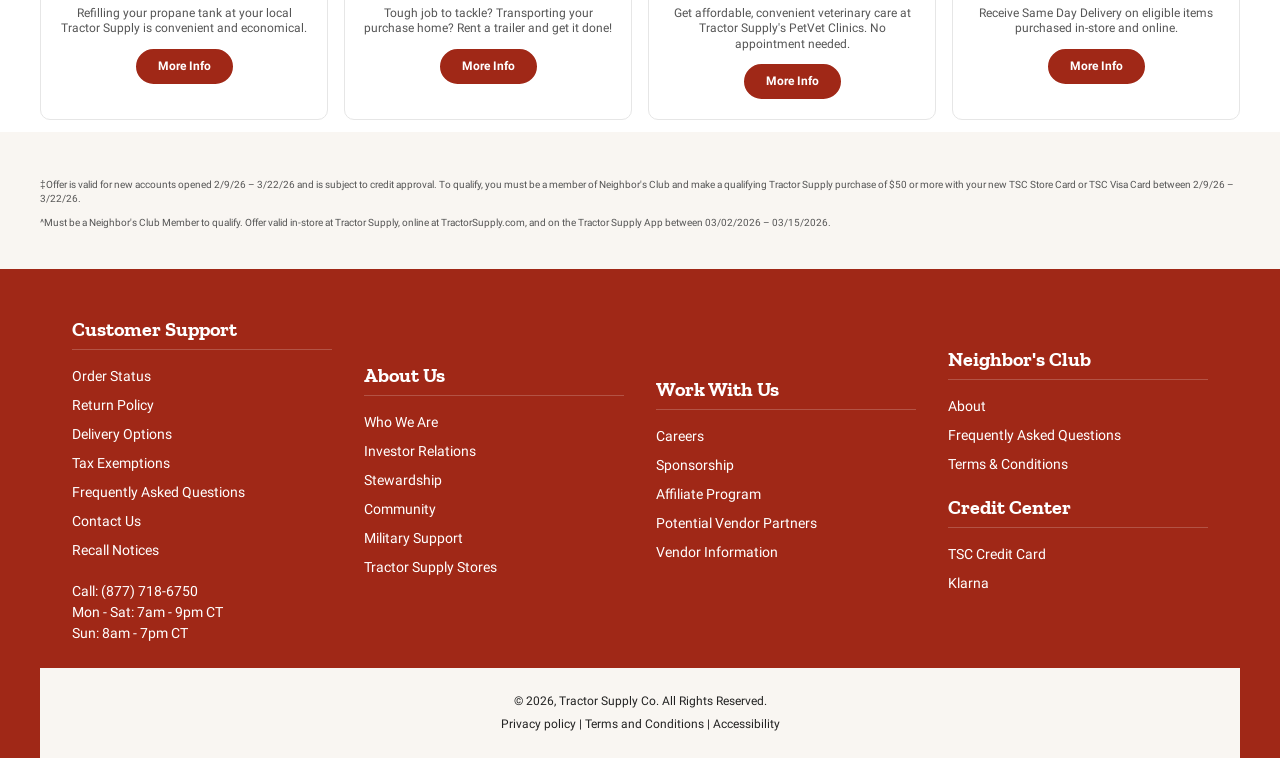
==== commit f9a1c835: "Refine TSC homepage styling and fix broken images - Replace 16 CDN category icon URLs with local SVG" ====
--- a/content/index.html
+++ b/content/index.html
@@ -59,7 +59,7 @@
         <div>
           <div>
             <picture>
-              <img src="https://media.tractorsupply.com/is/image/TractorSupplyCompany/TSC_Icons_Sale?scl=1" alt="Sale" loading="lazy">
+              <img src="/icons/cat-sale.svg" alt="Sale" loading="lazy">
             </picture>
           </div>
           <div>
@@ -69,7 +69,7 @@
         <div>
           <div>
             <picture>
-              <img src="https://media.tractorsupply.com/is/image/TractorSupplyCompany/TSC_Icons_ChickDays?scl=1" alt="Chick Days" loading="lazy">
+              <img src="/icons/cat-chick-days.svg" alt="Chick Days" loading="lazy">
             </picture>
           </div>
           <div>
@@ -79,7 +79,7 @@
         <div>
           <div>
             <picture>
-              <img src="https://media.tractorsupply.com/is/image/TractorSupplyCompany/TSC_Icons_DemoDays?scl=1" alt="Demo Days" loading="lazy">
+              <img src="/icons/cat-demo-days.svg" alt="Demo Days" loading="lazy">
             </picture>
           </div>
           <div>
@@ -89,7 +89,7 @@
         <div>
           <div>
             <picture>
-              <img src="https://media.tractorsupply.com/is/image/TractorSupplyCompany/TSC_Icons_Tools?scl=1" alt="Tools" loading="lazy">
+              <img src="/icons/cat-tools.svg" alt="Tools" loading="lazy">
             </picture>
           </div>
           <div>
@@ -99,7 +99,7 @@
         <div>
           <div>
             <picture>
-              <img src="https://media.tractorsupply.com/is/image/TractorSupplyCompany/TSC_Icons_Pet?scl=1" alt="Pet" loading="lazy">
+              <img src="/icons/cat-pet.svg" alt="Pet" loading="lazy">
             </picture>
           </div>
           <div>
@@ -109,7 +109,7 @@
         <div>
           <div>
             <picture>
-              <img src="https://media.tractorsupply.com/is/image/TractorSupplyCompany/TSC_Icons_TaxRefund?scl=1" alt="Tax Refund" loading="lazy">
+              <img src="/icons/cat-tax-refund.svg" alt="Tax Refund" loading="lazy">
             </picture>
           </div>
           <div>
@@ -119,7 +119,7 @@
         <div>
           <div>
             <picture>
-              <img src="https://media.tractorsupply.com/is/image/TractorSupplyCompany/TSC_Icons_Ammunition?scl=1" alt="Ammunition" loading="lazy">
+              <img src="/icons/cat-ammunition.svg" alt="Ammunition" loading="lazy">
             </picture>
           </div>
           <div>
@@ -129,7 +129,7 @@
         <div>
           <div>
             <picture>
-              <img src="https://media.tractorsupply.com/is/image/TractorSupplyCompany/TSC_Icons_DirectSales?scl=1" alt="Direct Sales" loading="lazy">
+              <img src="/icons/cat-direct-sales.svg" alt="Direct Sales" loading="lazy">
             </picture>
           </div>
           <div>
@@ -139,7 +139,7 @@
         <div>
           <div>
             <picture>
-              <img src="https://media.tractorsupply.com/is/image/TractorSupplyCompany/TSC_Icons_OutdoorPower?scl=1" alt="Outdoor Power Equipment" loading="lazy">
+              <img src="/icons/cat-outdoor-power-equipment.svg" alt="Outdoor Power Equipment" loading="lazy">
             </picture>
           </div>
           <div>
@@ -149,7 +149,7 @@
         <div>
           <div>
             <picture>
-              <img src="https://media.tractorsupply.com/is/image/TractorSupplyCompany/TSC_Icons_Fencing?scl=1" alt="Fencing and Gates" loading="lazy">
+              <img src="/icons/cat-fencing-and-gates.svg" alt="Fencing and Gates" loading="lazy">
             </picture>
           </div>
           <div>
@@ -159,7 +159,7 @@
         <div>
           <div>
             <picture>
-              <img src="https://media.tractorsupply.com/is/image/TractorSupplyCompany/TSC_Icons_Pharmacy?scl=1" alt="Pet and Animal Pharmacy" loading="lazy">
+              <img src="/icons/cat-pet-and-animal-pharmacy.svg" alt="Pet and Animal Pharmacy" loading="lazy">
             </picture>
           </div>
           <div>
@@ -169,7 +169,7 @@
         <div>
           <div>
             <picture>
-              <img src="https://media.tractorsupply.com/is/image/TractorSupplyCompany/TSC_Icons_Clothing?scl=1" alt="Clothing" loading="lazy">
+              <img src="/icons/cat-clothing.svg" alt="Clothing" loading="lazy">
             </picture>
           </div>
           <div>
@@ -179,7 +179,7 @@
         <div>
           <div>
             <picture>
-              <img src="https://media.tractorsupply.com/is/image/TractorSupplyCompany/TSC_Icons_GiftCard?scl=1" alt="Gift Card" loading="lazy">
+              <img src="/icons/cat-gift-card.svg" alt="Gift Card" loading="lazy">
             </picture>
           </div>
           <div>
@@ -189,7 +189,7 @@
         <div>
           <div>
             <picture>
-              <img src="https://media.tractorsupply.com/is/image/TractorSupplyCompany/TSC_Icons_Boots?scl=1" alt="Boots and Shoes" loading="lazy">
+              <img src="/icons/cat-boots-and-shoes.svg" alt="Boots and Shoes" loading="lazy">
             </picture>
           </div>
           <div>
@@ -199,7 +199,7 @@
         <div>
           <div>
             <picture>
-              <img src="https://media.tractorsupply.com/is/image/TractorSupplyCompany/TSC_Icons_Trailers?scl=1" alt="Trailers and Towing" loading="lazy">
+              <img src="/icons/cat-trailers-and-towing.svg" alt="Trailers and Towing" loading="lazy">
             </picture>
           </div>
           <div>
@@ -209,7 +209,7 @@
         <div>
           <div>
             <picture>
-              <img src="https://media.tractorsupply.com/is/image/TractorSupplyCompany/TSC_Icons_Horse?scl=1" alt="Horse" loading="lazy">
+              <img src="/icons/cat-horse.svg" alt="Horse" loading="lazy">
             </picture>
           </div>
           <div>
@@ -343,7 +343,7 @@
         <div>
           <div>
             <picture>
-              <img src="https://media.tractorsupply.com/is/image/TractorSupplyCompany/carhartt-logo?scl=1" alt="Carhartt" loading="lazy">
+              <img src="/icons/brand-carhartt.svg" alt="Carhartt" loading="lazy">
             </picture>
           </div>
           <div>
@@ -353,7 +353,7 @@
         <div>
           <div>
             <picture>
-              <img src="https://media.tractorsupply.com/is/image/TractorSupplyCompany/cub-cadet-logo?scl=1" alt="Cub Cadet" loading="lazy">
+              <img src="/icons/brand-cub-cadet.svg" alt="Cub Cadet" loading="lazy">
             </picture>
           </div>
           <div>
@@ -363,7 +363,7 @@
         <div>
           <div>
             <picture>
-              <img src="https://media.tractorsupply.com/is/image/TractorSupplyCompany/purina-logo?scl=1" alt="Purina" loading="lazy">
+              <img src="/icons/brand-purina.svg" alt="Purina" loading="lazy">
             </picture>
           </div>
           <div>
@@ -373,7 +373,7 @@
         <div>
           <div>
             <picture>
-              <img src="https://media.tractorsupply.com/is/image/TractorSupplyCompany/yeti-logo?scl=1" alt="YETI" loading="lazy">
+              <img src="/icons/brand-yeti.svg" alt="YETI" loading="lazy">
             </picture>
           </div>
           <div>
@@ -383,7 +383,7 @@
         <div>
           <div>
             <picture>
-              <img src="https://media.tractorsupply.com/is/image/TractorSupplyCompany/dewalt-logo?scl=1" alt="DeWALT" loading="lazy">
+              <img src="/icons/brand-dewalt.svg" alt="DeWALT" loading="lazy">
             </picture>
           </div>
           <div>
@@ -393,7 +393,7 @@
         <div>
           <div>
             <picture>
-              <img src="https://media.tractorsupply.com/is/image/TractorSupplyCompany/blackstone-logo?scl=1" alt="Blackstone" loading="lazy">
+              <img src="/icons/brand-blackstone.svg" alt="Blackstone" loading="lazy">
             </picture>
           </div>
           <div>
@@ -403,7 +403,7 @@
         <div>
           <div>
             <picture>
-              <img src="https://media.tractorsupply.com/is/image/TractorSupplyCompany/forge-flame-logo?scl=1" alt="Forge and Flame" loading="lazy">
+              <img src="/icons/brand-pelpro.svg" alt="Forge and Flame" loading="lazy">
             </picture>
           </div>
           <div>
@@ -434,7 +434,7 @@
         <div>
           <div>
             <picture>
-              <img src="https://media.tractorsupply.com/is/image/TractorSupplyCompany/TSC_Services_Propane?scl=1" alt="Propane Tank Refill" loading="lazy">
+              <img src="/icons/svc-propane-tank-refill.svg" alt="Propane Tank Refill" loading="lazy">
             </picture>
           </div>
           <div>
@@ -446,7 +446,7 @@
         <div>
           <div>
             <picture>
-              <img src="https://media.tractorsupply.com/is/image/TractorSupplyCompany/TSC_Services_TrailerRental?scl=1" alt="Trailer Rental" loading="lazy">
+              <img src="/icons/svc-trailer-rental.svg" alt="Trailer Rental" loading="lazy">
             </picture>
           </div>
           <div>
@@ -458,7 +458,7 @@
         <div>
           <div>
             <picture>
-              <img src="https://media.tractorsupply.com/is/image/TractorSupplyCompany/TSC_Services_PetVet?scl=1" alt="Pet Vet Clinic" loading="lazy">
+              <img src="/icons/svc-pet-vet-clinic.svg" alt="Pet Vet Clinic" loading="lazy">
             </picture>
           </div>
           <div>
@@ -470,7 +470,7 @@
         <div>
           <div>
             <picture>
-              <img src="https://media.tractorsupply.com/is/image/TractorSupplyCompany/TSC_Services_SameDay?scl=1" alt="Same Day Delivery" loading="lazy">
+              <img src="/icons/svc-same-day-delivery.svg" alt="Same Day Delivery" loading="lazy">
             </picture>
           </div>
           <div>
--- a/styles/styles.css
+++ b/styles/styles.css
@@ -11,40 +11,47 @@
  */
 
 :root {
-  /* colors */
-  --background-color: white;
-  --light-color: #f8f8f8;
-  --dark-color: #505050;
-  --text-color: #131313;
-  --link-color: #3b63fb;
-  --link-hover-color: #1d3ecf;
+  /* TSC brand colors */
+  --background-color: #fff;
+  --light-color: #f9f6f2;
+  --dark-color: #222;
+  --text-color: #222;
+  --link-color: #a02817;
+  --link-hover-color: #8b2213;
+  --tsc-red: #a02817;
+  --tsc-dark-red: #b5121b;
+  --tsc-olive-green: #c4d2a8;
+  --tsc-olive-text: #576446;
+  --tsc-cream: #f9f6f2;
+  --tsc-bright-green: #7d9c29;
+  --tsc-light-gray: #faf6f4;
 
   /* fonts */
   --body-font-family: roboto, roboto-fallback, sans-serif;
-  --heading-font-family: roboto-condensed, roboto-condensed-fallback, sans-serif;
+  --heading-font-family: 'zilla slab', zilla-slab-fallback, serif;
 
   /* body sizes */
-  --body-font-size-m: 22px;
-  --body-font-size-s: 19px;
-  --body-font-size-xs: 17px;
+  --body-font-size-m: 16px;
+  --body-font-size-s: 14px;
+  --body-font-size-xs: 12px;
 
   /* heading sizes */
-  --heading-font-size-xxl: 55px;
-  --heading-font-size-xl: 44px;
-  --heading-font-size-l: 34px;
-  --heading-font-size-m: 27px;
-  --heading-font-size-s: 24px;
-  --heading-font-size-xs: 22px;
+  --heading-font-size-xxl: 36px;
+  --heading-font-size-xl: 32px;
+  --heading-font-size-l: 24px;
+  --heading-font-size-m: 20px;
+  --heading-font-size-s: 18px;
+  --heading-font-size-xs: 16px;
 
   /* nav height */
-  --nav-height: 64px;
+  --nav-height: 120px;
 }
 
 /* fallback fonts */
 @font-face {
-  font-family: roboto-condensed-fallback;
-  size-adjust: 88.82%;
-  src: local('Arial');
+  font-family: zilla-slab-fallback;
+  size-adjust: 101%;
+  src: local('Georgia');
 }
 
 @font-face {
@@ -55,15 +62,10 @@
 
 @media (width >= 900px) {
   :root {
-    /* body sizes */
-    --body-font-size-m: 18px;
-    --body-font-size-s: 16px;
-    --body-font-size-xs: 14px;
-
-    /* heading sizes */
-    --heading-font-size-xxl: 45px;
-    --heading-font-size-xl: 36px;
-    --heading-font-size-l: 28px;
+    /* heading sizes - desktop */
+    --heading-font-size-xxl: 36px;
+    --heading-font-size-xl: 32px;
+    --heading-font-size-l: 24px;
     --heading-font-size-m: 22px;
     --heading-font-size-s: 20px;
     --heading-font-size-xs: 18px;
@@ -77,7 +79,7 @@
   color: var(--text-color);
   font-family: var(--body-font-family);
   font-size: var(--body-font-size-m);
-  line-height: 1.6;
+  line-height: 1.5;
 }
 
 body.appear {
@@ -107,8 +109,8 @@
   margin-top: 0.8em;
   margin-bottom: 0.25em;
   font-family: var(--heading-font-family);
-  font-weight: 600;
-  line-height: 1.25;
+  font-weight: 700;
+  line-height: 1.2;
   scroll-margin: 40px;
 }
 
@@ -143,7 +145,7 @@
 }
 
 main > div {
-  margin: 40px 16px;
+  margin: 0 16px;
 }
 
 input,
@@ -179,10 +181,11 @@
   max-width: 100%;
   margin: 0;
   border: 2px solid transparent;
-  border-radius: 2.4em;
-  padding: 0.5em 1.2em;
-  font: inherit;
-  font-weight: 500;
+  border-radius: 100px;
+  padding: 12px 24px;
+  font-family: var(--body-font-family);
+  font-size: var(--body-font-size-s);
+  font-weight: 700;
   line-height: 1.25;
   text-decoration: none;
   cursor: pointer;
@@ -199,18 +202,18 @@
 
 a.button.primary,
 button.button.primary {
-  border-color: var(--text-color);
-  background-color: var(--text-color);
-  color: var(--background-color);
+  border-color: var(--tsc-red);
+  background-color: var(--tsc-red);
+  color: #fff;
 }
 
 a.button.primary:hover,
 a.button.primary:focus-visible,
 button.button.primary:hover,
 button.button.primary:focus-visible {
-  border-color: var(--dark-color);
-  background-color: var(--dark-color);
-  color: var(--light-color);
+  border-color: var(--link-hover-color);
+  background-color: var(--link-hover-color);
+  color: #fff;
 }
 
 a.button.primary[aria-disabled="true"],
@@ -226,18 +229,18 @@
 
 a.button.secondary,
 button.button.secondary {
-  border-color: var(--text-color);
+  border-color: var(--tsc-red);
   background-color: transparent;
-  color: var(--text-color);
+  color: var(--tsc-red);
 }
 
 a.button.secondary:hover,
 a.button.secondary:focus-visible,
 button.button.secondary:hover,
 button.button.secondary:focus-visible {
-  border-color: var(--dark-color);
-  background-color: var(--light-color);
-  color: var(--dark-color);
+  border-color: var(--link-hover-color);
+  background-color: var(--light-color);
+  color: var(--link-hover-color);
 }
 
 a.button.secondary[aria-disabled="true"],
@@ -254,17 +257,17 @@
 /* high-impact call-to-action */
 a.button.accent,
 button.button.accent {
-  border-color: var(--link-color);
-  background-color: var(--link-color);
-  color: var(--background-color);
+  border-color: var(--tsc-dark-red);
+  background-color: var(--tsc-dark-red);
+  color: #fff;
 }
 
 a.button.accent:hover,
 a.button.accent:focus-visible,
 button.button.accent:hover,
 button.button.accent:focus-visible {
-  border-color: var(--link-hover-color);
-  background-color: var(--link-hover-color);
+  border-color: var(--tsc-red);
+  background-color: var(--tsc-red);
 }
 
 a.button.accent[aria-disabled="true"],
@@ -297,22 +300,24 @@
 
 /* sections */
 main > .section {
-  margin: 40px 0;
+  margin: 0;
 }
 
 main > .section > div {
   max-width: 1200px;
   margin: auto;
-  padding: 0 24px;
-}
-
-main > .section:first-of-type {
-  margin-top: 0;
+  padding: 12px 24px;
+}
+
+/* Carousel section: full-bleed, no padding */
+main > .section.carousel-container > .carousel-wrapper {
+  max-width: unset;
+  padding: 0;
 }
 
 @media (width >= 900px) {
   main > .section > div {
-    padding: 0 32px;
+    padding: 12px 32px;
   }
 }
 
@@ -323,3 +328,109 @@
   margin: 0;
   padding: 40px 0;
 }
+
+main .section.dark {
+  background-color: var(--tsc-red);
+  color: #fff;
+  margin: 0;
+  padding: 40px 0;
+}
+
+main .section.dark a:any-link {
+  color: #fff;
+}
+
+main .section.dark h2,
+main .section.dark h3 {
+  color: #fff;
+}
+
+main .section.green {
+  background-color: var(--tsc-olive-green);
+  margin: 0;
+  padding: 40px 0;
+}
+
+main .section.green h3 {
+  color: var(--tsc-olive-text);
+}
+
+main .section.bright-green {
+  background-color: var(--tsc-bright-green);
+  margin: 0;
+  padding: 0;
+}
+
+main .section.bright-green h3,
+main .section.bright-green p {
+  color: #fff;
+}
+
+main .section.bright-green a:any-link {
+  color: #fff;
+}
+
+/* disclaimer section */
+main .section.disclaimer {
+  background-color: var(--light-color);
+  margin: 0;
+  padding: 24px 0;
+}
+
+main .section.disclaimer p {
+  font-size: var(--body-font-size-xs);
+  color: #555;
+  line-height: 1.4;
+}
+
+/* Section headings (Shop Popular Categories, etc.) */
+/* stylelint-disable-next-line no-descending-specificity */
+main > .section > div > h2 {
+  font-size: var(--heading-font-size-l);
+  margin-top: 24px;
+  margin-bottom: 12px;
+}
+
+/* Olive-green background for services (overlay) cards */
+main > .section:has(.cards.services) {
+  background-color: var(--tsc-olive-green);
+  padding: 24px 0;
+}
+
+/* Store Services section */
+main > .section:has(.cards.store-services) > .default-content-wrapper {
+  padding-bottom: 0;
+}
+
+/* hide metadata block from rendering */
+main .section > div.metadata-wrapper {
+  display: none;
+}
+
+/* hide metadata section */
+main > .section.metadata {
+  display: none;
+}
+
+/* full-width banner images */
+/* stylelint-disable-next-line no-descending-specificity */
+main > .section > div > p:has(> a > picture) {
+  margin: 0;
+}
+
+main > .section > div > p > a > picture,
+main > .section > div > p > a > picture > img {
+  width: 100%;
+  display: block;
+}
+
+/* Banner-only sections: remove padding, full bleed */
+main > .section > div.default-content-wrapper:has(> p > a > picture):not(:has(h1, h2, h3, h4, ul, ol)) {
+  max-width: unset;
+  padding: 0;
+}
+
+/* Ensure banner-only section wrappers have no extra space */
+main > .section:has(> .default-content-wrapper > p > a > picture):not(:has(h1, h2, h3, h4, .block)) {
+  padding: 0;
+}
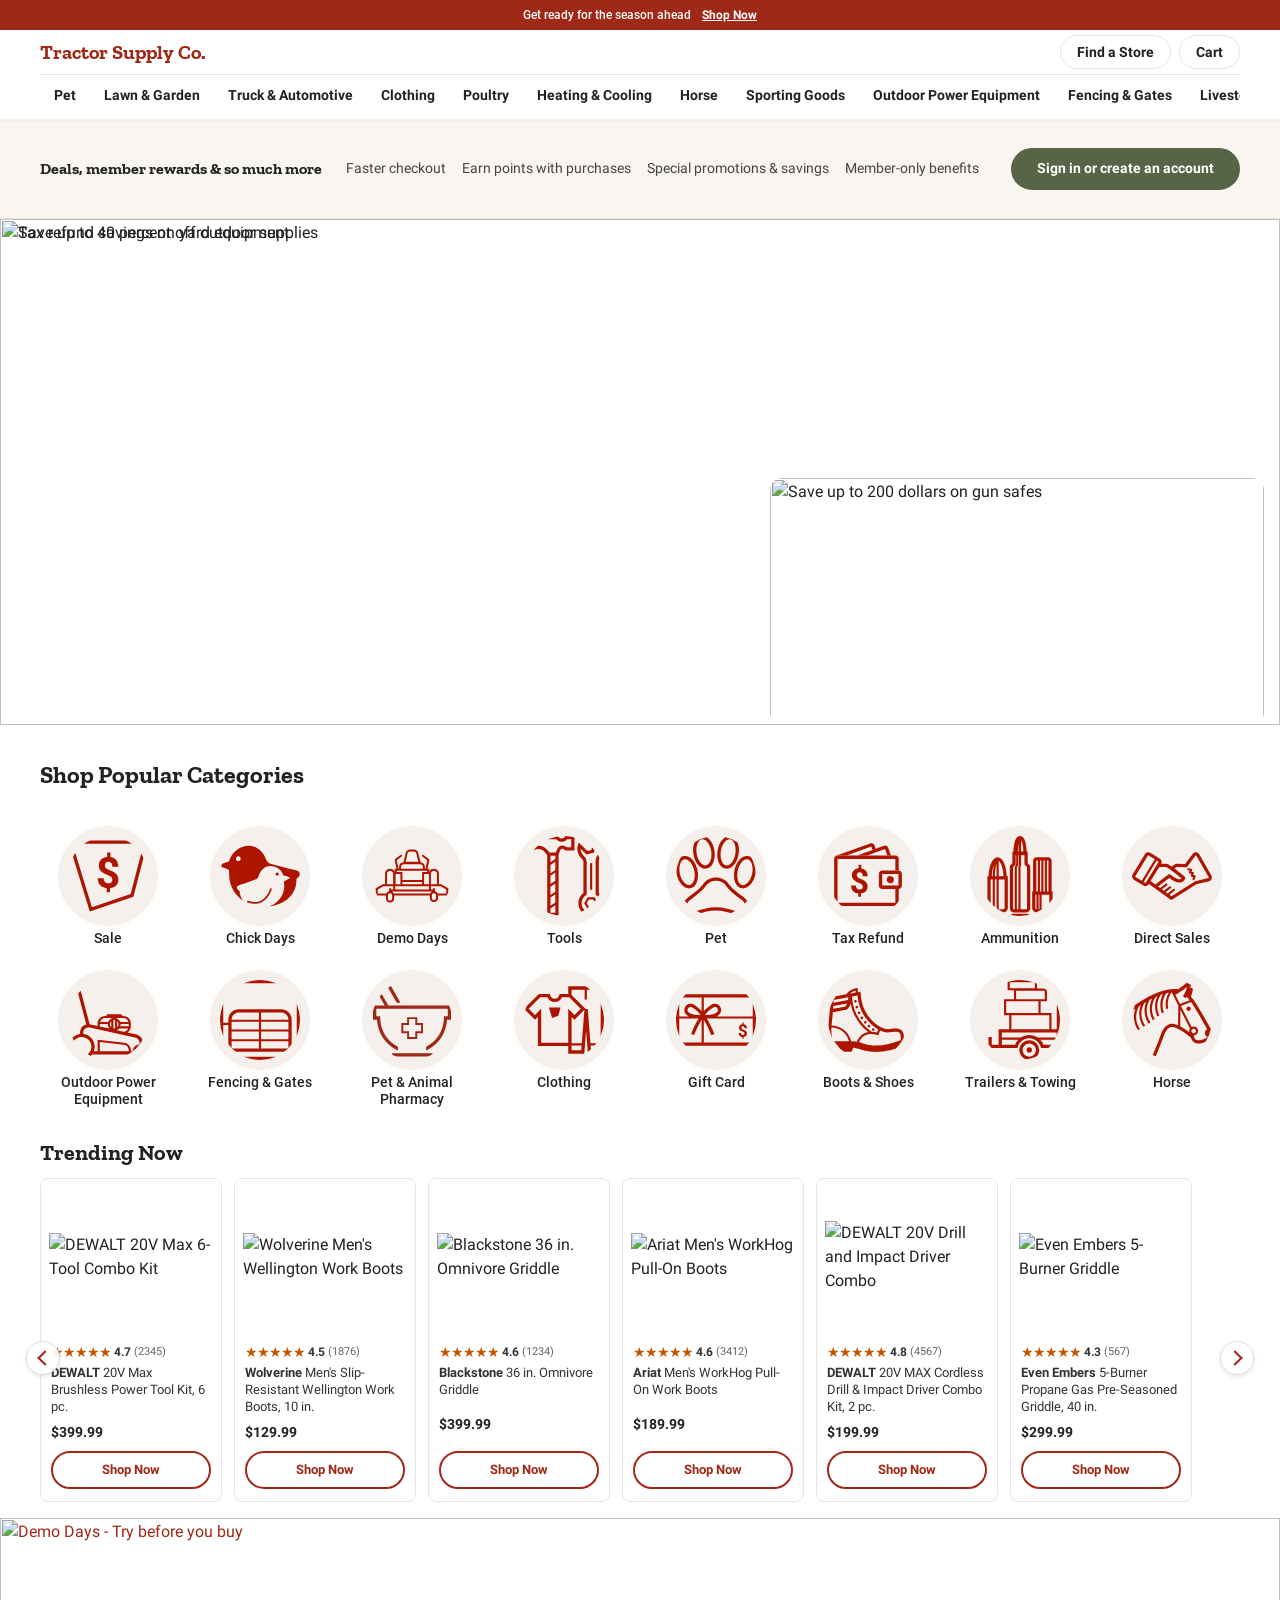
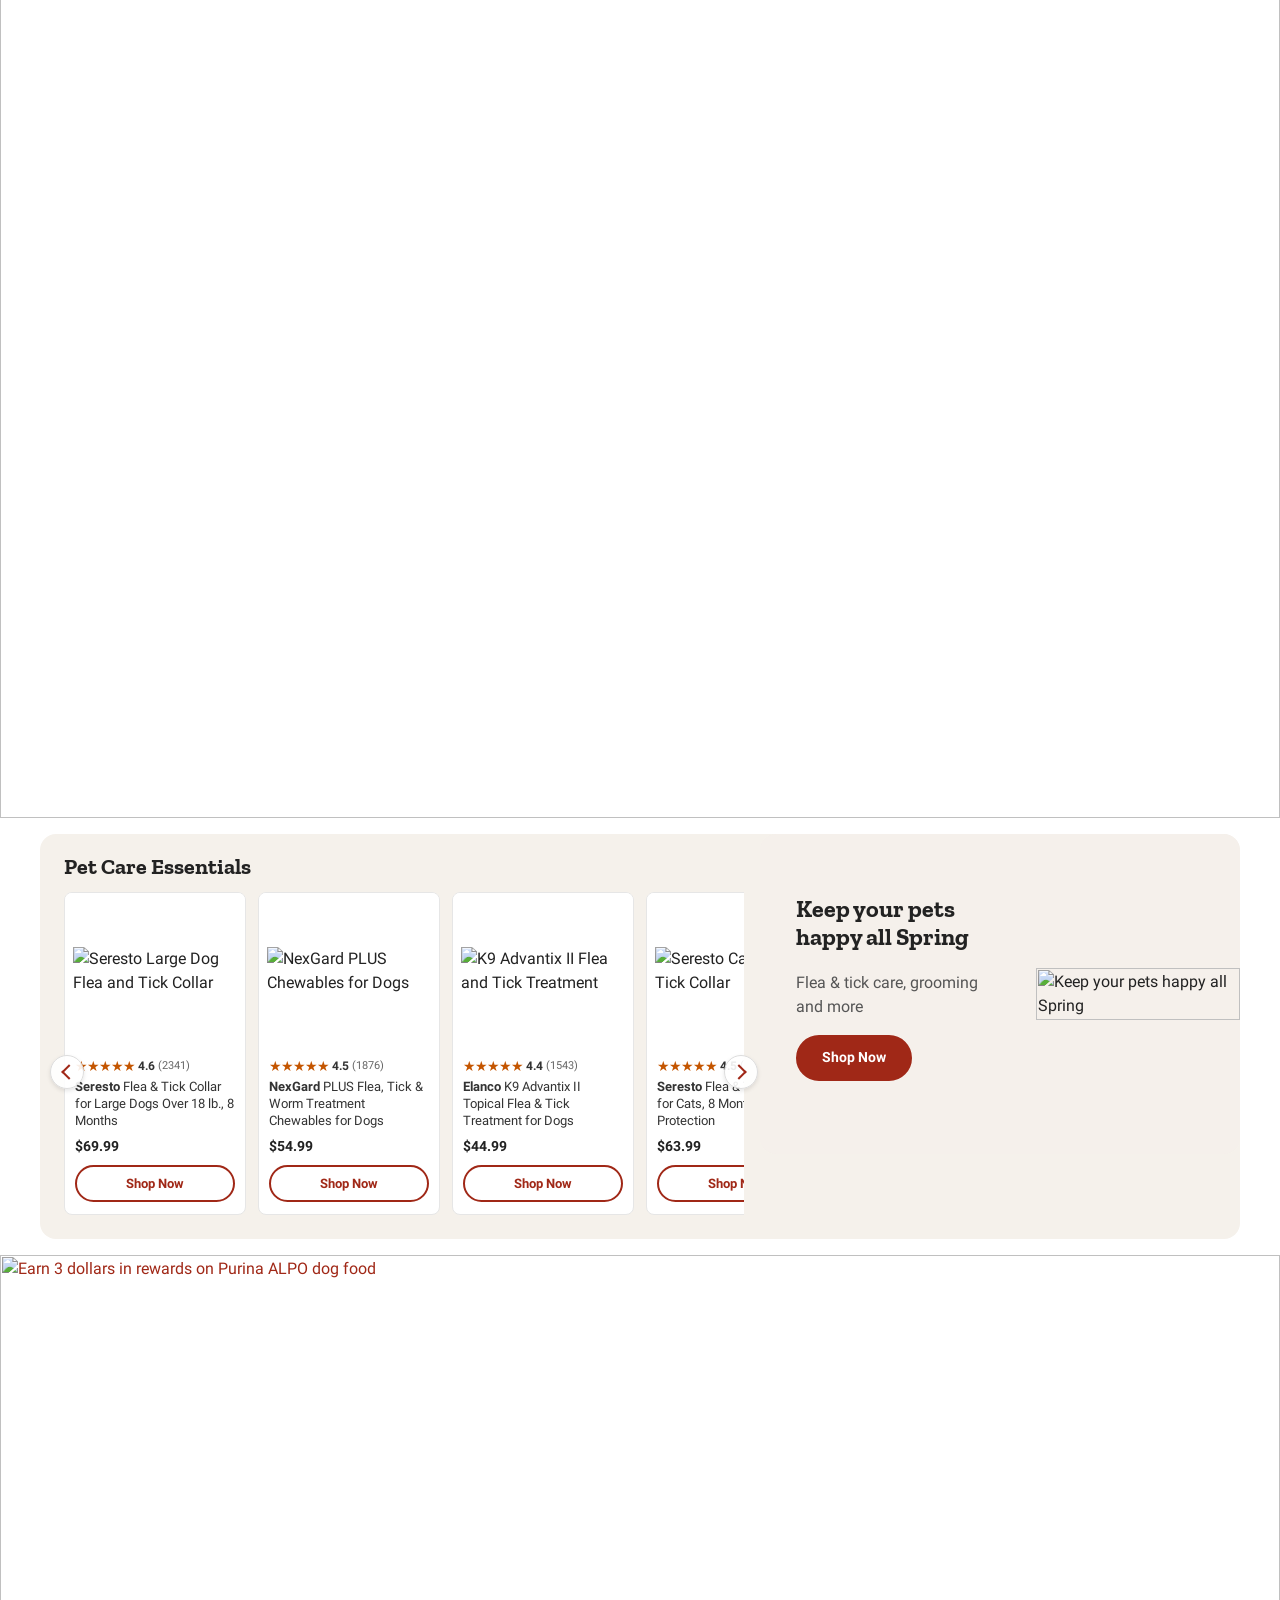
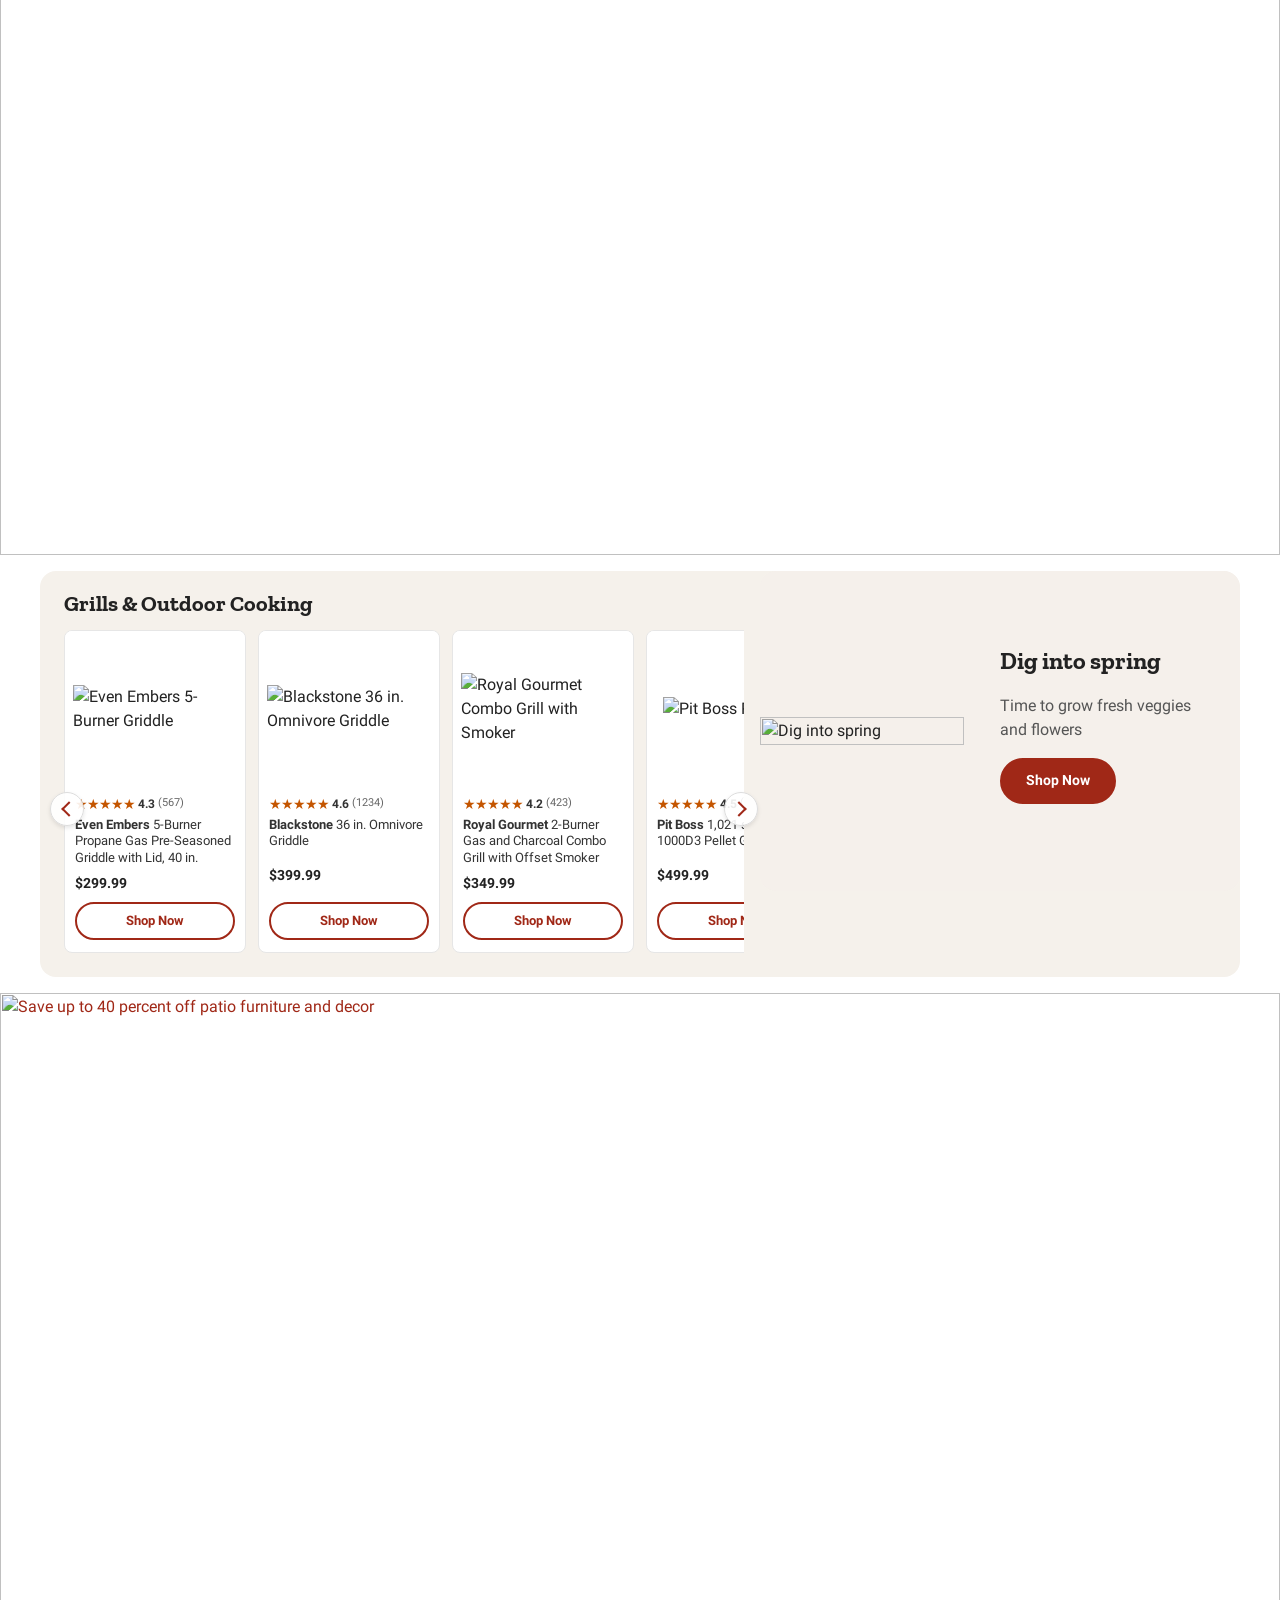
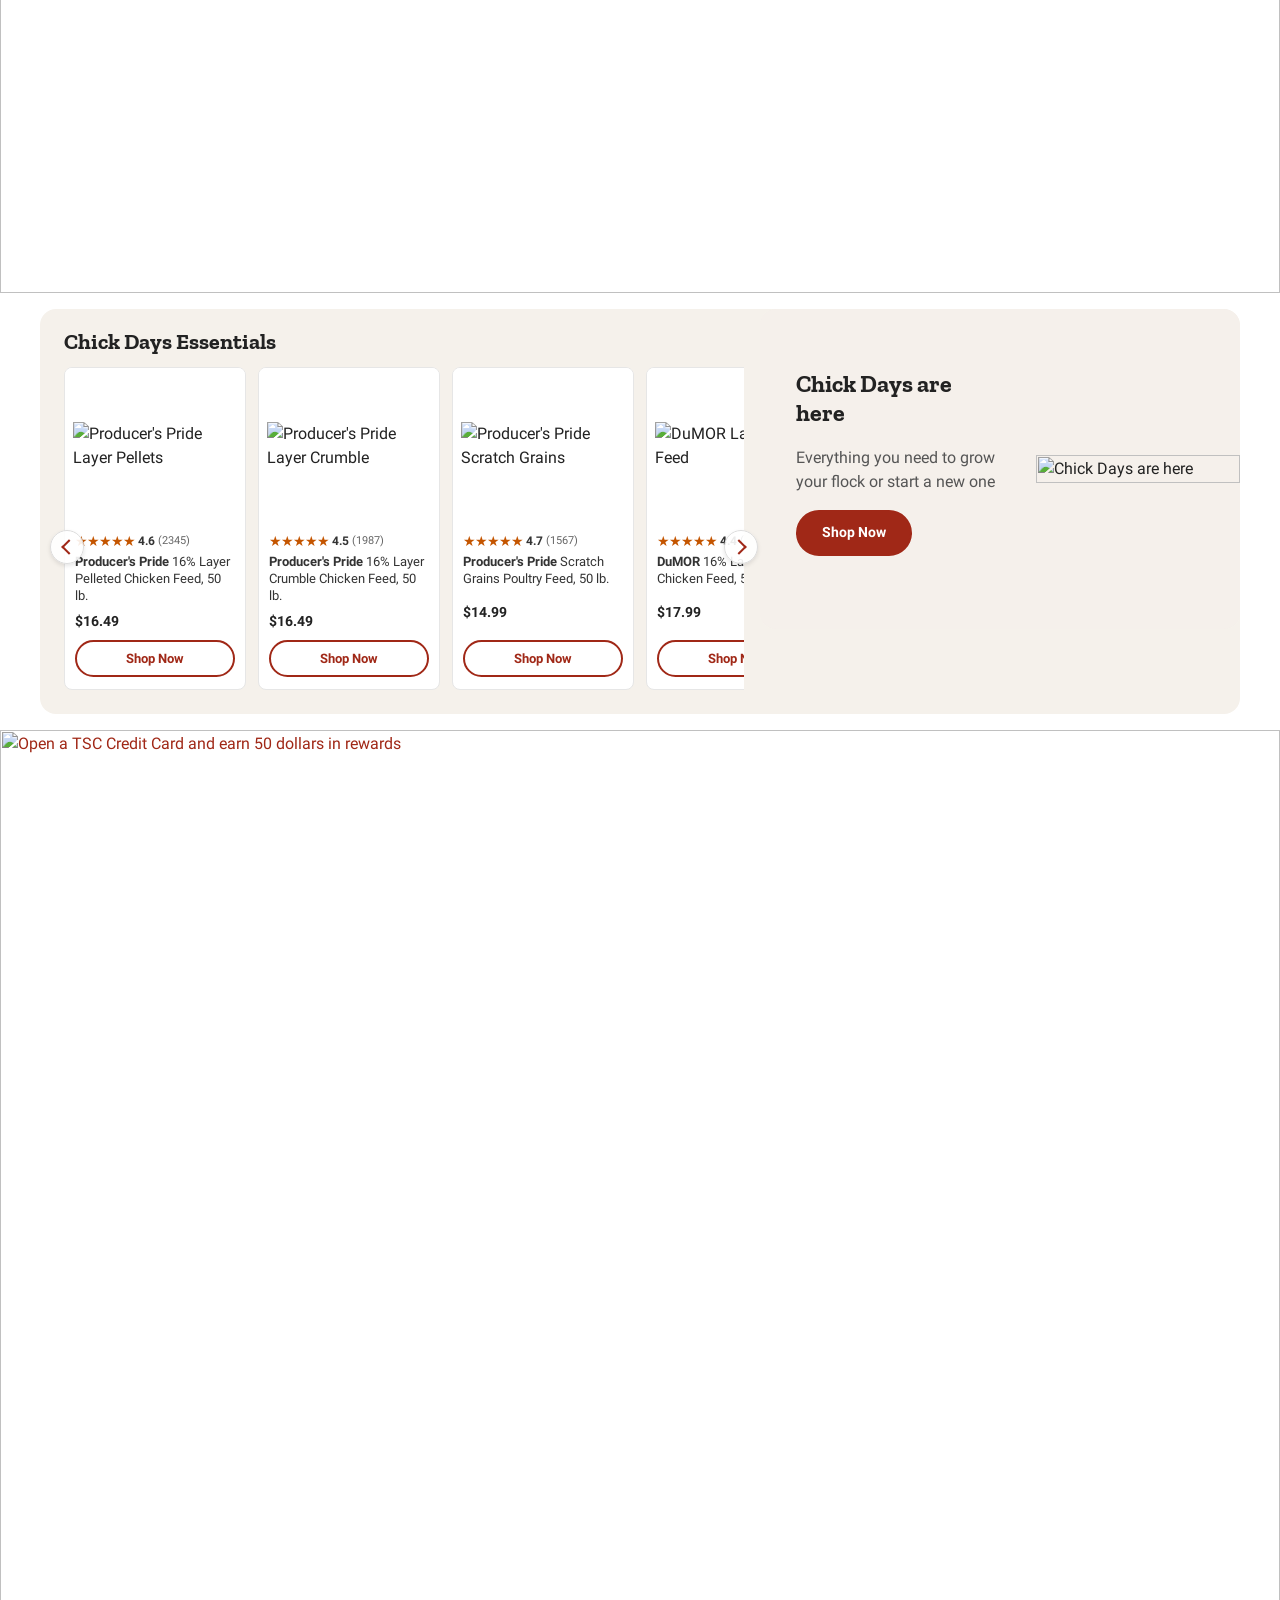
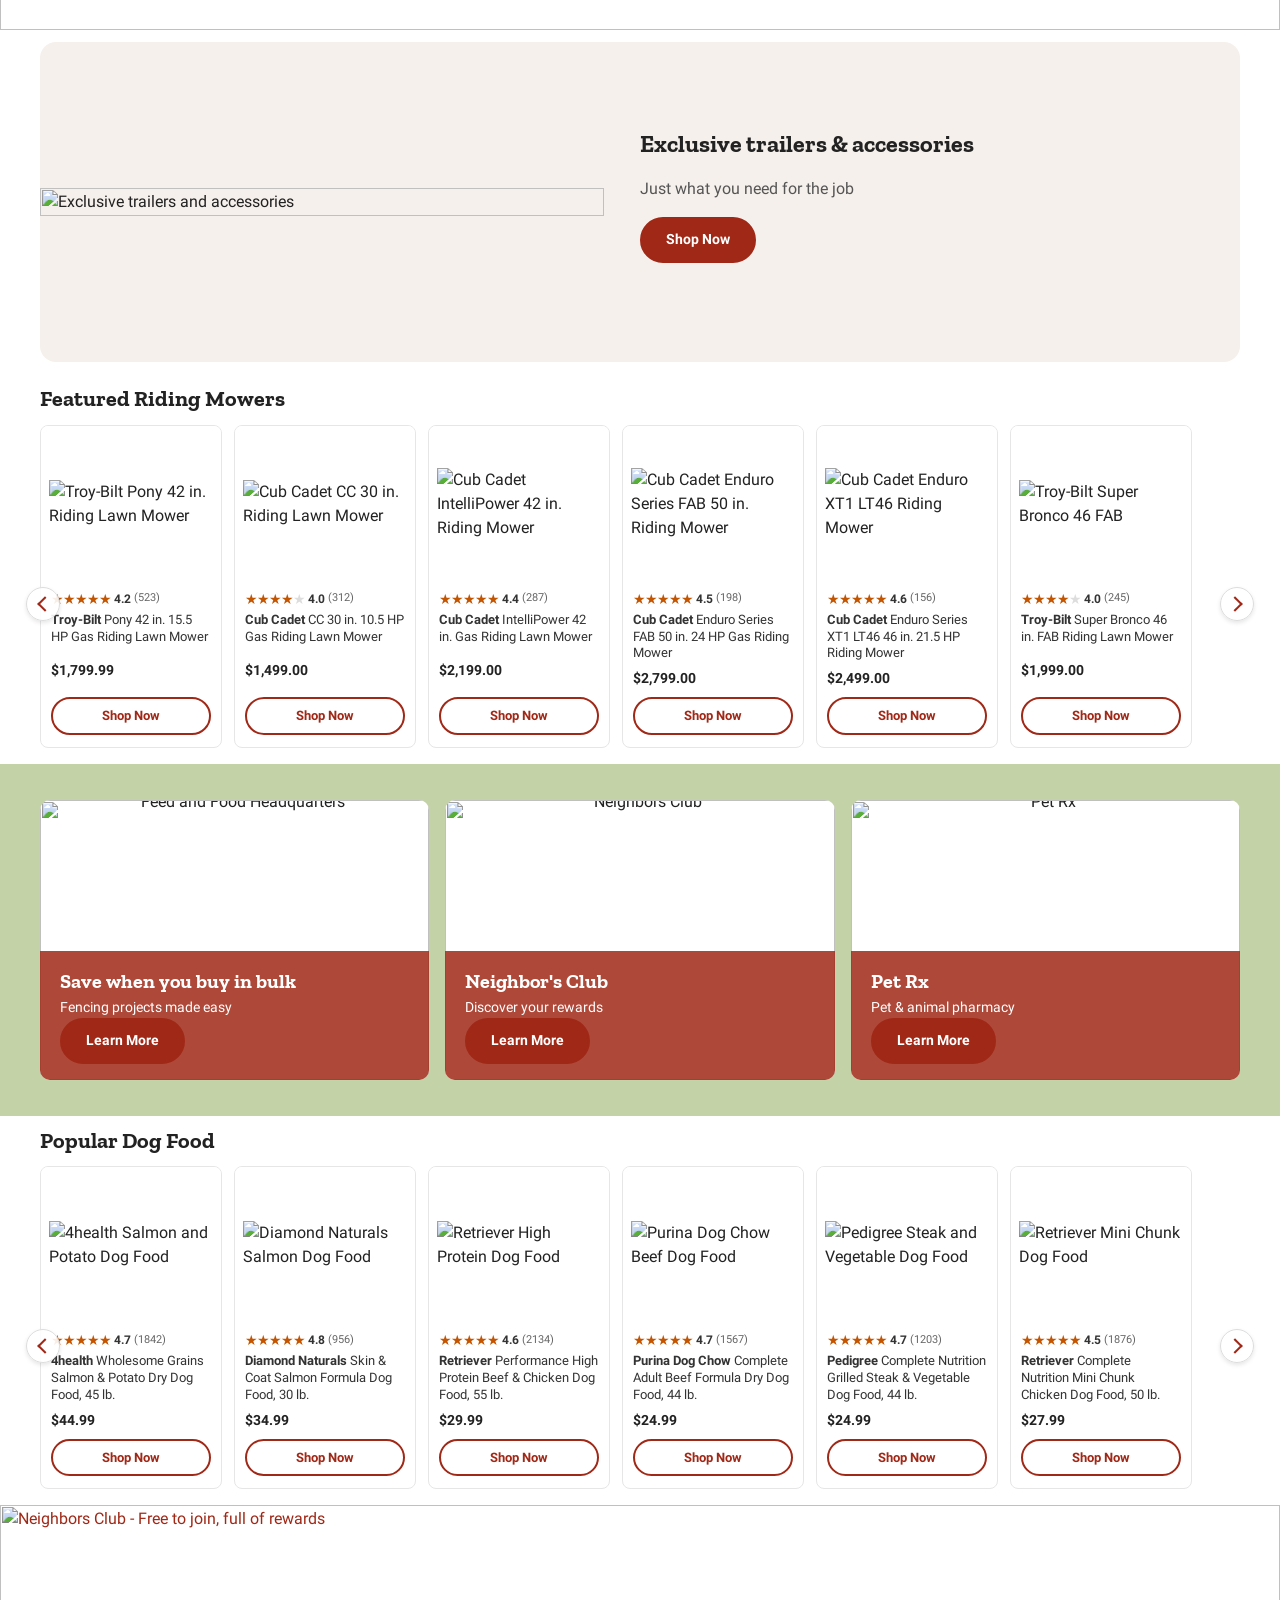
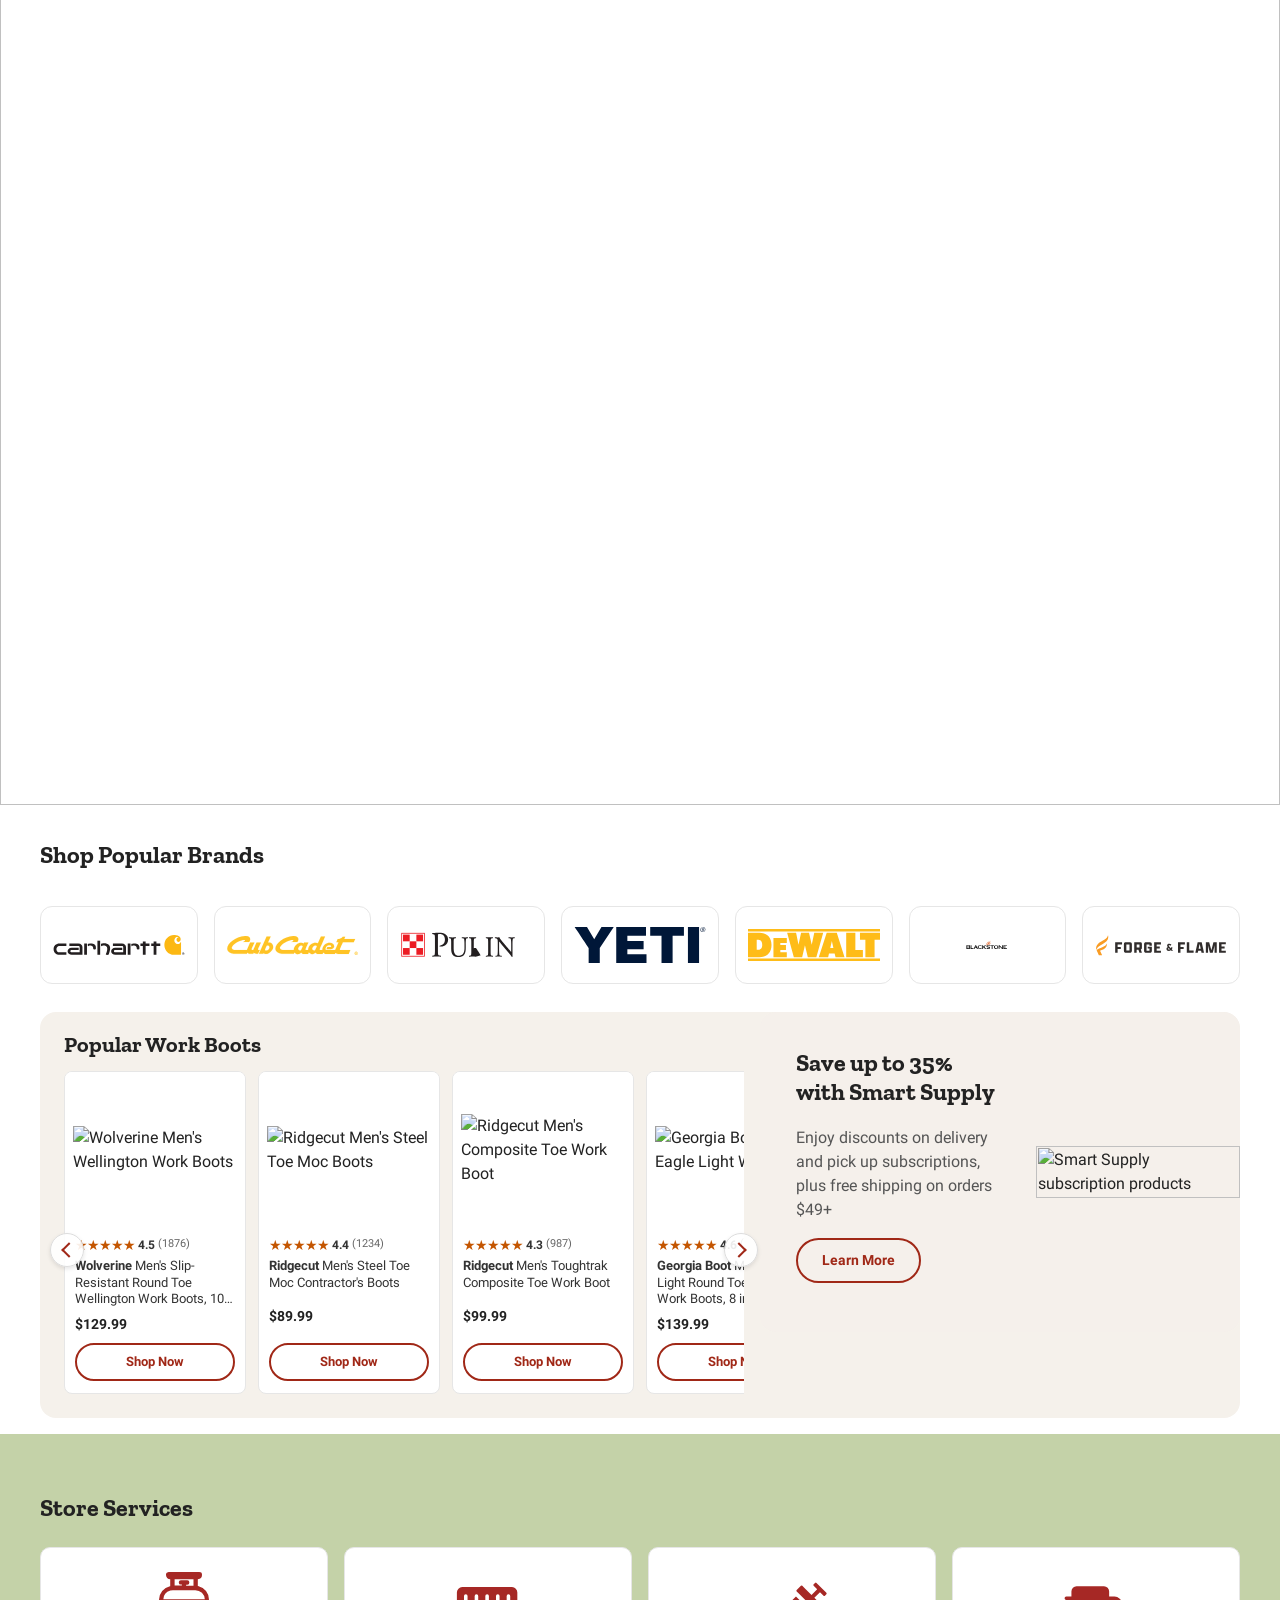
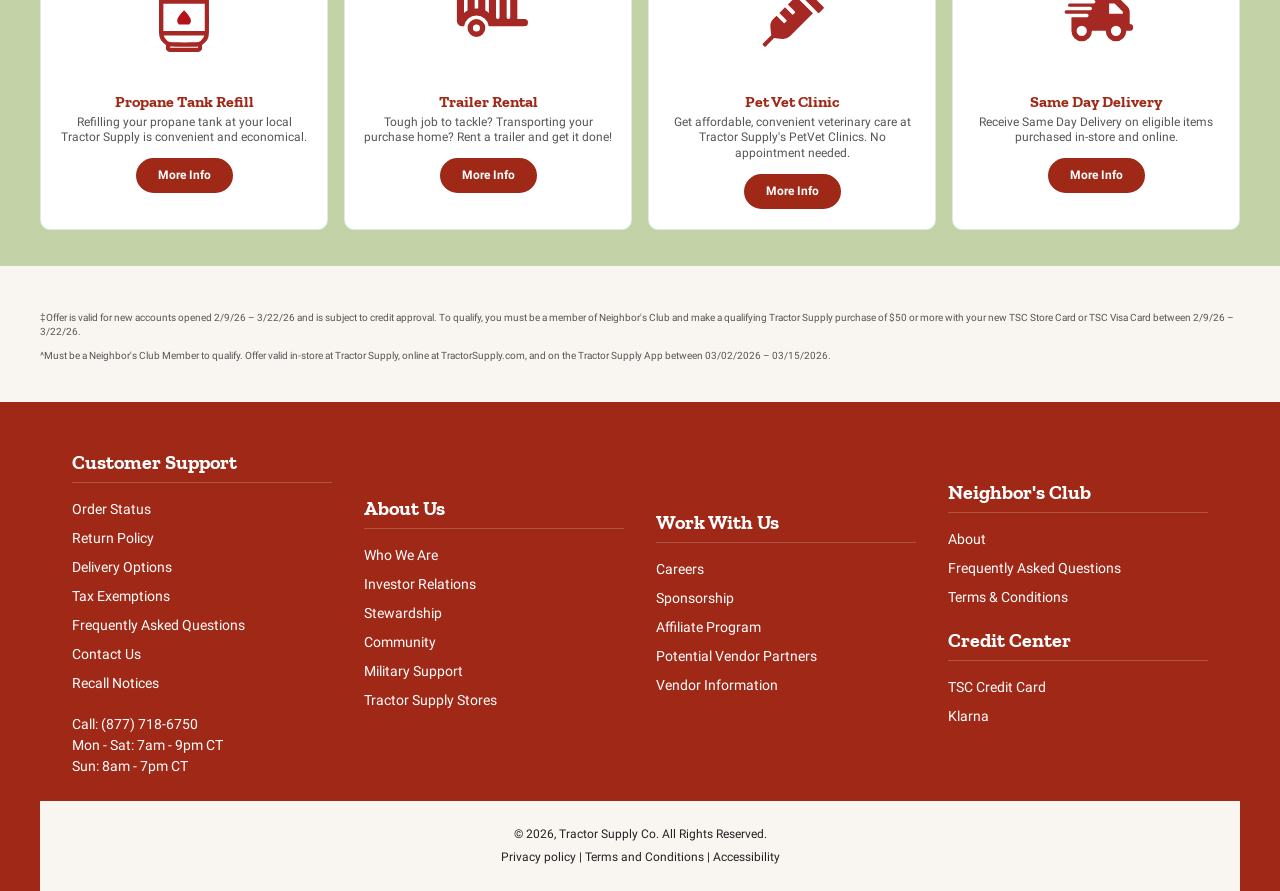
==== commit 29151be0: "Fix hero carousel grid layout, add rewards banner, and fix green backgrounds - Convert hero carousel" ====
--- a/content/index.html
+++ b/content/index.html
@@ -14,6 +14,19 @@
   <header></header>
   <main>
     <div>
+      <h2>Deals, member rewards &amp; so much more</h2>
+      <ul>
+        <li>Faster checkout</li>
+        <li>Earn points with purchases</li>
+        <li>Special promotions &amp; savings</li>
+        <li>Member-only benefits</li>
+      </ul>
+      <p><strong><a href="/tsc/cms/neighbors-club">Sign in or create an account</a></strong></p>
+      <div class="section-metadata">
+        <div><div>style</div><div>rewards-banner</div></div>
+      </div>
+    </div>
+    <div>
       <div class="carousel">
         <div>
           <div>
@@ -219,9 +232,173 @@
       </div>
     </div>
     <div>
+      <div class="product-carousel">
+        <div><div>Trending Now</div></div>
+        <div>
+          <div>
+            <picture>
+              <img src="https://media.tractorsupply.com/is/image/TractorSupplyCompany/1868513?$456$" alt="DEWALT 20V Max 6-Tool Combo Kit" loading="lazy">
+            </picture>
+          </div>
+          <div>
+            <h4><strong>DEWALT</strong> 20V Max Brushless Power Tool Kit, 6 pc.</h4>
+            <p>4.7 (2345)</p>
+            <p>$399.99</p>
+            <p><a href="https://www.tractorsupply.com/tsc/product/dewalt-20v-max-brushless-6-kit-dck675d2">Shop Now</a></p>
+          </div>
+        </div>
+        <div>
+          <div>
+            <picture>
+              <img src="https://media.tractorsupply.com/is/image/TractorSupplyCompany/7280106?$456$" alt="Wolverine Men's Wellington Work Boots" loading="lazy">
+            </picture>
+          </div>
+          <div>
+            <h4><strong>Wolverine</strong> Men's Slip-Resistant Wellington Work Boots, 10 in.</h4>
+            <p>4.5 (1876)</p>
+            <p>$129.99</p>
+            <p><a href="https://www.tractorsupply.com/tsc/product/wolverine-mens-sr-wellington-boot-w04727-brown-105937699--1">Shop Now</a></p>
+          </div>
+        </div>
+        <div>
+          <div>
+            <picture>
+              <img src="https://media.tractorsupply.com/is/image/TractorSupplyCompany/2580143?$456$" alt="Blackstone 36 in. Omnivore Griddle" loading="lazy">
+            </picture>
+          </div>
+          <div>
+            <h4><strong>Blackstone</strong> 36 in. Omnivore Griddle</h4>
+            <p>4.6 (1234)</p>
+            <p>$399.99</p>
+            <p><a href="https://www.tractorsupply.com/tsc/product/blackstone-2472-36-in-omnivore-griddle">Shop Now</a></p>
+          </div>
+        </div>
+        <div>
+          <div>
+            <picture>
+              <img src="https://media.tractorsupply.com/is/image/TractorSupplyCompany/1024519?$456$" alt="Ariat Men's WorkHog Pull-On Boots" loading="lazy">
+            </picture>
+          </div>
+          <div>
+            <h4><strong>Ariat</strong> Men's WorkHog Pull-On Work Boots</h4>
+            <p>4.6 (3412)</p>
+            <p>$189.99</p>
+            <p><a href="https://www.tractorsupply.com/tsc/product/ariat-mens-10-in-workhog-pull-on-work-boot">Shop Now</a></p>
+          </div>
+        </div>
+        <div>
+          <div>
+            <picture>
+              <img src="https://media.tractorsupply.com/is/image/TractorSupplyCompany/1252306?$456$" alt="DEWALT 20V Drill and Impact Driver Combo" loading="lazy">
+            </picture>
+          </div>
+          <div>
+            <h4><strong>DEWALT</strong> 20V MAX Cordless Drill &amp; Impact Driver Combo Kit, 2 pc.</h4>
+            <p>4.8 (4567)</p>
+            <p>$199.99</p>
+            <p><a href="https://www.tractorsupply.com/tsc/product/dewalt-20v-max-lithium-ion-drill-driver-impact-driver-combo-kit-13ah">Shop Now</a></p>
+          </div>
+        </div>
+        <div>
+          <div>
+            <picture>
+              <img src="https://media.tractorsupply.com/is/image/TractorSupplyCompany/1734269?$456$" alt="Even Embers 5-Burner Griddle" loading="lazy">
+            </picture>
+          </div>
+          <div>
+            <h4><strong>Even Embers</strong> 5-Burner Propane Gas Pre-Seasoned Griddle, 40 in.</h4>
+            <p>4.3 (567)</p>
+            <p>$299.99</p>
+            <p><a href="https://www.tractorsupply.com/tsc/product/even-embers-5-burner-griddle-gas2540as">Shop Now</a></p>
+          </div>
+        </div>
+      </div>
+    </div>
+    <div>
       <p><a href="/tsc/cms/demo-days"><picture><img src="https://media.tractorsupply.com/is/image/TractorSupplyCompany/FW11-030926-TSC-HP-Banner-DemoDays-D-V1?scl=1" alt="Demo Days - Try before you buy" loading="lazy"></picture></a></p>
     </div>
     <div>
+      <div class="product-carousel">
+        <div><div>Pet Care Essentials</div></div>
+        <div>
+          <div>
+            <picture>
+              <img src="https://media.tractorsupply.com/is/image/TractorSupplyCompany/1077141?$456$" alt="Seresto Large Dog Flea and Tick Collar" loading="lazy">
+            </picture>
+          </div>
+          <div>
+            <h4><strong>Seresto</strong> Flea &amp; Tick Collar for Large Dogs Over 18 lb., 8 Months</h4>
+            <p>4.6 (2341)</p>
+            <p>$69.99</p>
+            <p><a href="https://www.tractorsupply.com/tsc/product/seresto-flea-and-tick-collar-for-large-dogs-19-lb-and-up">Shop Now</a></p>
+          </div>
+        </div>
+        <div>
+          <div>
+            <picture>
+              <img src="https://media.tractorsupply.com/is/image/TractorSupplyCompany/2544888?$456$" alt="NexGard PLUS Chewables for Dogs" loading="lazy">
+            </picture>
+          </div>
+          <div>
+            <h4><strong>NexGard</strong> PLUS Flea, Tick &amp; Worm Treatment Chewables for Dogs</h4>
+            <p>4.5 (1876)</p>
+            <p>$54.99</p>
+            <p><a href="https://www.tractorsupply.com/tsc/product/nexgard-plus-chewables-for-dogs">Shop Now</a></p>
+          </div>
+        </div>
+        <div>
+          <div>
+            <picture>
+              <img src="https://media.tractorsupply.com/is/image/TractorSupplyCompany/5111212?$456$" alt="K9 Advantix II Flea and Tick Treatment" loading="lazy">
+            </picture>
+          </div>
+          <div>
+            <h4><strong>Elanco</strong> K9 Advantix II Topical Flea &amp; Tick Treatment for Dogs</h4>
+            <p>4.4 (1543)</p>
+            <p>$44.99</p>
+            <p><a href="https://www.tractorsupply.com/tsc/product/elanco-k9-advantix-ii-topical-flea-and-tick-treatment-for-dogs">Shop Now</a></p>
+          </div>
+        </div>
+        <div>
+          <div>
+            <picture>
+              <img src="https://media.tractorsupply.com/is/image/TractorSupplyCompany/1077139?$456$" alt="Seresto Cat Flea and Tick Collar" loading="lazy">
+            </picture>
+          </div>
+          <div>
+            <h4><strong>Seresto</strong> Flea &amp; Tick Collar for Cats, 8 Months Protection</h4>
+            <p>4.5 (1987)</p>
+            <p>$63.99</p>
+            <p><a href="https://www.tractorsupply.com/tsc/product/seresto-flea-and-tick-collar-for-cats-15-in-maximum-neck-circumference">Shop Now</a></p>
+          </div>
+        </div>
+        <div>
+          <div>
+            <picture>
+              <img src="https://media.tractorsupply.com/is/image/TractorSupplyCompany/1077140?$456$" alt="Seresto Small Dog Flea and Tick Collar" loading="lazy">
+            </picture>
+          </div>
+          <div>
+            <h4><strong>Seresto</strong> Flea &amp; Tick Collar for Small Dogs Up to 18 lb.</h4>
+            <p>4.5 (1654)</p>
+            <p>$63.99</p>
+            <p><a href="https://www.tractorsupply.com/tsc/product/seresto-flea-and-tick-collar-for-small-dogs-up-to-18-lb">Shop Now</a></p>
+          </div>
+        </div>
+        <div>
+          <div>
+            <picture>
+              <img src="https://media.tractorsupply.com/is/image/TractorSupplyCompany/1331769?$456$" alt="PetArmor CapAction Flea Tablets" loading="lazy">
+            </picture>
+          </div>
+          <div>
+            <h4><strong>PetArmor</strong> CapAction Flea Treatment Tablets for Dogs 25+ lb., 6 ct.</h4>
+            <p>4.3 (876)</p>
+            <p>$29.99</p>
+            <p><a href="https://www.tractorsupply.com/tsc/product/petaction-capaction-oral-flea-treatment-for-dogs-over-25-lb-711650130006">Shop Now</a></p>
+          </div>
+        </div>
+      </div>
       <div class="columns">
         <div>
           <div>
@@ -241,6 +418,87 @@
       <p><a href="/tsc/brand/ALPO"><picture><img src="https://media.tractorsupply.com/is/image/TractorSupplyCompany/FW11-030926-TSC-HP-Banner-ALPO-D-V1?scl=1&amp;fmt=png-alpha" alt="Earn 3 dollars in rewards on Purina ALPO dog food" loading="lazy"></picture></a></p>
     </div>
     <div>
+      <div class="product-carousel">
+        <div><div>Grills &amp; Outdoor Cooking</div></div>
+        <div>
+          <div>
+            <picture>
+              <img src="https://media.tractorsupply.com/is/image/TractorSupplyCompany/1734269?$456$" alt="Even Embers 5-Burner Griddle" loading="lazy">
+            </picture>
+          </div>
+          <div>
+            <h4><strong>Even Embers</strong> 5-Burner Propane Gas Pre-Seasoned Griddle with Lid, 40 in.</h4>
+            <p>4.3 (567)</p>
+            <p>$299.99</p>
+            <p><a href="https://www.tractorsupply.com/tsc/product/even-embers-5-burner-griddle-gas2540as">Shop Now</a></p>
+          </div>
+        </div>
+        <div>
+          <div>
+            <picture>
+              <img src="https://media.tractorsupply.com/is/image/TractorSupplyCompany/2580143?$456$" alt="Blackstone 36 in. Omnivore Griddle" loading="lazy">
+            </picture>
+          </div>
+          <div>
+            <h4><strong>Blackstone</strong> 36 in. Omnivore Griddle</h4>
+            <p>4.6 (1234)</p>
+            <p>$399.99</p>
+            <p><a href="https://www.tractorsupply.com/tsc/product/blackstone-2472-36-in-omnivore-griddle">Shop Now</a></p>
+          </div>
+        </div>
+        <div>
+          <div>
+            <picture>
+              <img src="https://media.tractorsupply.com/is/image/TractorSupplyCompany/2563647?$456$" alt="Royal Gourmet Combo Grill with Smoker" loading="lazy">
+            </picture>
+          </div>
+          <div>
+            <h4><strong>Royal Gourmet</strong> 2-Burner Gas and Charcoal Combo Grill with Offset Smoker</h4>
+            <p>4.2 (423)</p>
+            <p>$349.99</p>
+            <p><a href="https://www.tractorsupply.com/tsc/product/royal-gourmet-2-burner-gas-and-charcoal-combo-grill-with-offset-smoker-side-burner-34-000-btu-dual-fuel-grill">Shop Now</a></p>
+          </div>
+        </div>
+        <div>
+          <div>
+            <picture>
+              <img src="https://media.tractorsupply.com/is/image/TractorSupplyCompany/2279902?$456$" alt="Pit Boss Pellet Grill" loading="lazy">
+            </picture>
+          </div>
+          <div>
+            <h4><strong>Pit Boss</strong> 1,021 sq. in. 1000D3 Pellet Grill</h4>
+            <p>4.5 (876)</p>
+            <p>$499.99</p>
+            <p><a href="https://www.tractorsupply.com/tsc/product/pit-boss-1000d3-pellet-grill-black-p-11035">Shop Now</a></p>
+          </div>
+        </div>
+        <div>
+          <div>
+            <picture>
+              <img src="https://media.tractorsupply.com/is/image/TractorSupplyCompany/1684955?$456$" alt="Even Embers 6-Burner Gas Grill" loading="lazy">
+            </picture>
+          </div>
+          <div>
+            <h4><strong>Even Embers</strong> 6-Burner Propane Gas Grill with Side Burner</h4>
+            <p>4.1 (345)</p>
+            <p>$279.99</p>
+            <p><a href="https://www.tractorsupply.com/tsc/product/even-embers-six-burner-gas-grill-gas2660as">Shop Now</a></p>
+          </div>
+        </div>
+        <div>
+          <div>
+            <picture>
+              <img src="https://media.tractorsupply.com/is/image/TractorSupplyCompany/2411586?$456$" alt="Even Embers 4-Burner Gas Grill" loading="lazy">
+            </picture>
+          </div>
+          <div>
+            <h4><strong>Even Embers</strong> 4-Burner Propane Gas Grill</h4>
+            <p>4.3 (234)</p>
+            <p>$199.99</p>
+            <p><a href="https://www.tractorsupply.com/tsc/product/even-embers-4-burner-gas-grill">Shop Now</a></p>
+          </div>
+        </div>
+      </div>
       <div class="columns">
         <div>
           <div>
@@ -260,6 +518,87 @@
       <p><a href="/tsc/sale/patio-furniture-decor"><picture><img src="https://media.tractorsupply.com/is/image/TractorSupplyCompany/FW11-030926-TSC-HP-Banner-PatioFurniture-V1-D?scl=1&amp;fmt=png-alpha" alt="Save up to 40 percent off patio furniture and decor" loading="lazy"></picture></a></p>
     </div>
     <div>
+      <div class="product-carousel">
+        <div><div>Chick Days Essentials</div></div>
+        <div>
+          <div>
+            <picture>
+              <img src="https://media.tractorsupply.com/is/image/TractorSupplyCompany/2340147?$456$" alt="Producer's Pride Layer Pellets" loading="lazy">
+            </picture>
+          </div>
+          <div>
+            <h4><strong>Producer's Pride</strong> 16% Layer Pelleted Chicken Feed, 50 lb.</h4>
+            <p>4.6 (2345)</p>
+            <p>$16.49</p>
+            <p><a href="https://www.tractorsupply.com/tsc/product/producers-pride-16-layer-pellets-poultry-feed-50-lb">Shop Now</a></p>
+          </div>
+        </div>
+        <div>
+          <div>
+            <picture>
+              <img src="https://media.tractorsupply.com/is/image/TractorSupplyCompany/2340148?$456$" alt="Producer's Pride Layer Crumble" loading="lazy">
+            </picture>
+          </div>
+          <div>
+            <h4><strong>Producer's Pride</strong> 16% Layer Crumble Chicken Feed, 50 lb.</h4>
+            <p>4.5 (1987)</p>
+            <p>$16.49</p>
+            <p><a href="https://www.tractorsupply.com/tsc/product/producers-pride-16-layer-crumbles-poultry-feed-50-lb">Shop Now</a></p>
+          </div>
+        </div>
+        <div>
+          <div>
+            <picture>
+              <img src="https://media.tractorsupply.com/is/image/TractorSupplyCompany/2525064?$456$" alt="Producer's Pride Scratch Grains" loading="lazy">
+            </picture>
+          </div>
+          <div>
+            <h4><strong>Producer's Pride</strong> Scratch Grains Poultry Feed, 50 lb.</h4>
+            <p>4.7 (1567)</p>
+            <p>$14.99</p>
+            <p><a href="https://www.tractorsupply.com/tsc/product/producers-pride-scratch-grain-50-lb">Shop Now</a></p>
+          </div>
+        </div>
+        <div>
+          <div>
+            <picture>
+              <img src="https://media.tractorsupply.com/is/image/TractorSupplyCompany/1496729?$456$" alt="DuMOR Layer Pellet Feed" loading="lazy">
+            </picture>
+          </div>
+          <div>
+            <h4><strong>DuMOR</strong> 16% Layer Pelleted Chicken Feed, 50 lb.</h4>
+            <p>4.4 (1234)</p>
+            <p>$17.99</p>
+            <p><a href="https://www.tractorsupply.com/tsc/product/tractor-supply-dumor-16-layer-pellet-50-lb-3006319-206">Shop Now</a></p>
+          </div>
+        </div>
+        <div>
+          <div>
+            <picture>
+              <img src="https://media.tractorsupply.com/is/image/TractorSupplyCompany/2455832?$456$" alt="Nutrena NatureWise Harvest Blend" loading="lazy">
+            </picture>
+          </div>
+          <div>
+            <h4><strong>Nutrena</strong> NatureWise Harvest Blend Egg Layer Textured Feed, 40 lb.</h4>
+            <p>4.6 (876)</p>
+            <p>$21.99</p>
+            <p><a href="https://www.tractorsupply.com/tsc/product/nutrena-naturewise-harvest-blend-egg-layer-textured-feed">Shop Now</a></p>
+          </div>
+        </div>
+        <div>
+          <div>
+            <picture>
+              <img src="https://media.tractorsupply.com/is/image/TractorSupplyCompany/1496728?$456$" alt="DuMOR Layer Crumble Feed" loading="lazy">
+            </picture>
+          </div>
+          <div>
+            <h4><strong>DuMOR</strong> 16% Layer Crumbled Chicken Feed, 50 lb.</h4>
+            <p>4.3 (1098)</p>
+            <p>$17.99</p>
+            <p><a href="https://www.tractorsupply.com/tsc/product/tractor-supply-dumor-16-layer-crumble-50-lb-3006316-306">Shop Now</a></p>
+          </div>
+        </div>
+      </div>
       <div class="columns">
         <div>
           <div>
@@ -295,6 +634,89 @@
       </div>
     </div>
     <div>
+      <div class="product-carousel">
+        <div><div>Featured Riding Mowers</div></div>
+        <div>
+          <div>
+            <picture>
+              <img src="https://media.tractorsupply.com/is/image/TractorSupplyCompany/2060309?$456$" alt="Troy-Bilt Pony 42 in. Riding Lawn Mower" loading="lazy">
+            </picture>
+          </div>
+          <div>
+            <h4><strong>Troy-Bilt</strong> Pony 42 in. 15.5 HP Gas Riding Lawn Mower</h4>
+            <p>4.2 (523)</p>
+            <p>$1,799.99</p>
+            <p><a href="https://www.tractorsupply.com/tsc/product/troy-bilt-pony-42-155-hp-single-b-s-pb-500cc-42-in-sd-13am77bsa66">Shop Now</a></p>
+          </div>
+        </div>
+        <div>
+          <div>
+            <picture>
+              <img src="https://media.tractorsupply.com/is/image/TractorSupplyCompany/2557490?$456$" alt="Cub Cadet CC 30 in. Riding Lawn Mower" loading="lazy">
+            </picture>
+          </div>
+          <div>
+            <h4><strong>Cub Cadet</strong> CC 30 in. 10.5 HP Gas Riding Lawn Mower</h4>
+            <p>4.0 (312)</p>
+            <p>$1,499.00</p>
+            <p><a href="https://www.tractorsupply.com/tsc/product/cub-cadet-cc30-in-riding-mower">Shop Now</a></p>
+          </div>
+        </div>
+        <div>
+          <div>
+            <picture>
+              <img src="https://media.tractorsupply.com/is/image/TractorSupplyCompany/2060311?$456$" alt="Cub Cadet IntelliPower 42 in. Riding Mower" loading="lazy">
+            </picture>
+          </div>
+          <div>
+            <h4><strong>Cub Cadet</strong> IntelliPower 42 in. Gas Riding Lawn Mower</h4>
+            <p>4.4 (287)</p>
+            <p>$2,199.00</p>
+            <p><a href="https://www.tractorsupply.com/tsc/product/cub-cadet-xt1-lt42-intellipower-42-riding-mower">Shop Now</a></p>
+          </div>
+        </div>
+        <div>
+          <div>
+            <picture>
+              <img src="https://media.tractorsupply.com/is/image/TractorSupplyCompany/1727138?$456$" alt="Cub Cadet Enduro Series FAB 50 in. Riding Mower" loading="lazy">
+            </picture>
+          </div>
+          <div>
+            <h4><strong>Cub Cadet</strong> Enduro Series FAB 50 in. 24 HP Gas Riding Mower</h4>
+            <p>4.5 (198)</p>
+            <p>$2,799.00</p>
+            <p><a href="https://www.tractorsupply.com/tsc/product/cub-cadet-new-enduro-series-xt1-lt50-fab-13aqa1tla10">Shop Now</a></p>
+          </div>
+        </div>
+        <div>
+          <div>
+            <picture>
+              <img src="https://media.tractorsupply.com/is/image/TractorSupplyCompany/2559639?$456$" alt="Cub Cadet Enduro XT1 LT46 Riding Mower" loading="lazy">
+            </picture>
+          </div>
+          <div>
+            <h4><strong>Cub Cadet</strong> Enduro Series XT1 LT46 46 in. 21.5 HP Riding Mower</h4>
+            <p>4.6 (156)</p>
+            <p>$2,499.00</p>
+            <p><a href="https://www.tractorsupply.com/tsc/product/cub-cadet-46-in-215-hp-kawasaki-gas-powered-enduro-series-riding-lawn-mower">Shop Now</a></p>
+          </div>
+        </div>
+        <div>
+          <div>
+            <picture>
+              <img src="https://media.tractorsupply.com/is/image/TractorSupplyCompany/6004365?$456$" alt="Troy-Bilt Super Bronco 46 FAB" loading="lazy">
+            </picture>
+          </div>
+          <div>
+            <h4><strong>Troy-Bilt</strong> Super Bronco 46 in. FAB Riding Lawn Mower</h4>
+            <p>4.0 (245)</p>
+            <p>$1,999.00</p>
+            <p><a href="https://www.tractorsupply.com/tsc/product/troy-bilt-super-bronco-46-fab">Shop Now</a></p>
+          </div>
+        </div>
+      </div>
+    </div>
+    <div>
       <div class="cards services">
         <div>
           <div>
@@ -335,6 +757,89 @@
       </div>
     </div>
     <div>
+      <div class="product-carousel">
+        <div><div>Popular Dog Food</div></div>
+        <div>
+          <div>
+            <picture>
+              <img src="https://media.tractorsupply.com/is/image/TractorSupplyCompany/1424210?$456$" alt="4health Salmon and Potato Dog Food" loading="lazy">
+            </picture>
+          </div>
+          <div>
+            <h4><strong>4health</strong> Wholesome Grains Salmon &amp; Potato Dry Dog Food, 45 lb.</h4>
+            <p>4.7 (1842)</p>
+            <p>$44.99</p>
+            <p><a href="https://www.tractorsupply.com/tsc/product/4health-original-salmon-potato-formula-adult-dog-food-45-lb-bag">Shop Now</a></p>
+          </div>
+        </div>
+        <div>
+          <div>
+            <picture>
+              <img src="https://media.tractorsupply.com/is/image/TractorSupplyCompany/1344170?$456$" alt="Diamond Naturals Salmon Dog Food" loading="lazy">
+            </picture>
+          </div>
+          <div>
+            <h4><strong>Diamond Naturals</strong> Skin &amp; Coat Salmon Formula Dog Food, 30 lb.</h4>
+            <p>4.8 (956)</p>
+            <p>$34.99</p>
+            <p><a href="https://www.tractorsupply.com/tsc/product/diamond-naturals-skin-coat-formula-all-life-stages-dog-food-30-lb">Shop Now</a></p>
+          </div>
+        </div>
+        <div>
+          <div>
+            <picture>
+              <img src="https://media.tractorsupply.com/is/image/TractorSupplyCompany/2258942?$456$" alt="Retriever High Protein Dog Food" loading="lazy">
+            </picture>
+          </div>
+          <div>
+            <h4><strong>Retriever</strong> Performance High Protein Beef &amp; Chicken Dog Food, 55 lb.</h4>
+            <p>4.6 (2134)</p>
+            <p>$29.99</p>
+            <p><a href="https://www.tractorsupply.com/tsc/product/retriever-hi-protein-dog-food-55-lb-bag">Shop Now</a></p>
+          </div>
+        </div>
+        <div>
+          <div>
+            <picture>
+              <img src="https://media.tractorsupply.com/is/image/TractorSupplyCompany/2053269?$456$" alt="Purina Dog Chow Beef Dog Food" loading="lazy">
+            </picture>
+          </div>
+          <div>
+            <h4><strong>Purina Dog Chow</strong> Complete Adult Beef Formula Dry Dog Food, 44 lb.</h4>
+            <p>4.7 (1567)</p>
+            <p>$24.99</p>
+            <p><a href="https://www.tractorsupply.com/tsc/product/purina-dog-chow-complete-adult-dry-dog-food-kibble-beef-flavor-44-lb-bag">Shop Now</a></p>
+          </div>
+        </div>
+        <div>
+          <div>
+            <picture>
+              <img src="https://media.tractorsupply.com/is/image/TractorSupplyCompany/1872852?$456$" alt="Pedigree Steak and Vegetable Dog Food" loading="lazy">
+            </picture>
+          </div>
+          <div>
+            <h4><strong>Pedigree</strong> Complete Nutrition Grilled Steak &amp; Vegetable Dog Food, 44 lb.</h4>
+            <p>4.7 (1203)</p>
+            <p>$24.99</p>
+            <p><a href="https://www.tractorsupply.com/tsc/product/pedigree-complete-nutrition-adult-dry-dog-food-grilled-steak-vegetable-flavor-dog-kibble-44-lb-10249509">Shop Now</a></p>
+          </div>
+        </div>
+        <div>
+          <div>
+            <picture>
+              <img src="https://media.tractorsupply.com/is/image/TractorSupplyCompany/2258968?$456$" alt="Retriever Mini Chunk Dog Food" loading="lazy">
+            </picture>
+          </div>
+          <div>
+            <h4><strong>Retriever</strong> Complete Nutrition Mini Chunk Chicken Dog Food, 50 lb.</h4>
+            <p>4.5 (1876)</p>
+            <p>$27.99</p>
+            <p><a href="https://www.tractorsupply.com/tsc/product/retriever-mini-chunk-dog-food-50-lb-bag">Shop Now</a></p>
+          </div>
+        </div>
+      </div>
+    </div>
+    <div>
       <p><a href="/tsc/cms/neighbors-club"><picture><img src="https://media.tractorsupply.com/is/image/TractorSupplyCompany/Nonmember%20Desktop?scl=1" alt="Neighbors Club - Free to join, full of rewards" loading="lazy"></picture></a></p>
     </div>
     <div>
@@ -413,6 +918,87 @@
       </div>
     </div>
     <div>
+      <div class="product-carousel">
+        <div><div>Popular Work Boots</div></div>
+        <div>
+          <div>
+            <picture>
+              <img src="https://media.tractorsupply.com/is/image/TractorSupplyCompany/7280106?$456$" alt="Wolverine Men's Wellington Work Boots" loading="lazy">
+            </picture>
+          </div>
+          <div>
+            <h4><strong>Wolverine</strong> Men's Slip-Resistant Round Toe Wellington Work Boots, 10 in.</h4>
+            <p>4.5 (1876)</p>
+            <p>$129.99</p>
+            <p><a href="https://www.tractorsupply.com/tsc/product/wolverine-mens-sr-wellington-boot-w04727-brown-105937699--1">Shop Now</a></p>
+          </div>
+        </div>
+        <div>
+          <div>
+            <picture>
+              <img src="https://media.tractorsupply.com/is/image/TractorSupplyCompany/2375593?$456$" alt="Ridgecut Men's Steel Toe Moc Boots" loading="lazy">
+            </picture>
+          </div>
+          <div>
+            <h4><strong>Ridgecut</strong> Men's Steel Toe Moc Contractor's Boots</h4>
+            <p>4.4 (1234)</p>
+            <p>$89.99</p>
+            <p><a href="https://www.tractorsupply.com/tsc/product/ridgecut-mens-steel-toe-moc-contractors-boots">Shop Now</a></p>
+          </div>
+        </div>
+        <div>
+          <div>
+            <picture>
+              <img src="https://media.tractorsupply.com/is/image/TractorSupplyCompany/2469758?$456$" alt="Ridgecut Men's Composite Toe Work Boot" loading="lazy">
+            </picture>
+          </div>
+          <div>
+            <h4><strong>Ridgecut</strong> Men's Toughtrak Composite Toe Work Boot</h4>
+            <p>4.3 (987)</p>
+            <p>$99.99</p>
+            <p><a href="https://www.tractorsupply.com/tsc/product/ridgecut-mens-toughtrax-composite-toe-work-boots">Shop Now</a></p>
+          </div>
+        </div>
+        <div>
+          <div>
+            <picture>
+              <img src="https://media.tractorsupply.com/is/image/TractorSupplyCompany/6431160?$456$" alt="Georgia Boot Men's Eagle Light Work Boots" loading="lazy">
+            </picture>
+          </div>
+          <div>
+            <h4><strong>Georgia Boot</strong> Men's Eagle Light Round Toe Lace-Up Work Boots, 8 in.</h4>
+            <p>4.6 (2341)</p>
+            <p>$139.99</p>
+            <p><a href="https://www.tractorsupply.com/tsc/product/georgia-boot-mens-8-in-eagle-light-lace-up-work-boot">Shop Now</a></p>
+          </div>
+        </div>
+        <div>
+          <div>
+            <picture>
+              <img src="https://media.tractorsupply.com/is/image/TractorSupplyCompany/1024519?$456$" alt="Ariat Men's WorkHog Pull-On Boots" loading="lazy">
+            </picture>
+          </div>
+          <div>
+            <h4><strong>Ariat</strong> Men's WorkHog Pull-On Work Boots</h4>
+            <p>4.6 (3412)</p>
+            <p>$189.99</p>
+            <p><a href="https://www.tractorsupply.com/tsc/product/ariat-mens-10-in-workhog-pull-on-work-boot">Shop Now</a></p>
+          </div>
+        </div>
+        <div>
+          <div>
+            <picture>
+              <img src="https://media.tractorsupply.com/is/image/TractorSupplyCompany/1637194?$456$" alt="Ariat Men's Treadfast Waterproof Boots" loading="lazy">
+            </picture>
+          </div>
+          <div>
+            <h4><strong>Ariat</strong> Men's Steel Toe Treadfast Waterproof Work Boots, 6 in.</h4>
+            <p>4.5 (1567)</p>
+            <p>$169.99</p>
+            <p><a href="https://www.tractorsupply.com/tsc/product/ariat-international-mens-treadfast-6-in-waterproof-steel-toe-work-boot-10034673">Shop Now</a></p>
+          </div>
+        </div>
+      </div>
       <div class="columns">
         <div>
           <div>
--- a/styles/styles.css
+++ b/styles/styles.css
@@ -370,6 +370,80 @@
   color: #fff;
 }
 
+/* Rewards banner section (below nav) */
+main .section.rewards-banner {
+  background-color: var(--tsc-cream);
+  padding: 16px 0;
+  margin: 0;
+  border-bottom: 1px solid #e8e2da;
+}
+
+main .section.rewards-banner .default-content-wrapper {
+  display: flex;
+  align-items: center;
+  gap: 24px;
+  flex-wrap: wrap;
+}
+
+main .section.rewards-banner h2 {
+  font-size: var(--body-font-size-l);
+  font-weight: 700;
+  margin: 0;
+  white-space: nowrap;
+}
+
+main .section.rewards-banner ul {
+  display: flex;
+  gap: 16px;
+  list-style: none;
+  margin: 0;
+  padding: 0;
+  flex-wrap: wrap;
+}
+
+main .section.rewards-banner li {
+  font-size: var(--body-font-size-s);
+  color: #444;
+  white-space: nowrap;
+}
+
+main .section.rewards-banner p:has(a.button) {
+  margin: 0 0 0 auto;
+}
+
+main .section.rewards-banner a.button:any-link {
+  background-color: var(--tsc-olive-text);
+  border-color: var(--tsc-olive-text);
+  color: #fff;
+  border-radius: 100px;
+  padding: 10px 24px;
+  font-size: var(--body-font-size-s);
+  font-weight: 600;
+  white-space: nowrap;
+}
+
+main .section.rewards-banner a.button:hover {
+  background-color: #4a5739;
+  border-color: #4a5739;
+}
+
+@media (width < 900px) {
+  main .section.rewards-banner .default-content-wrapper {
+    flex-direction: column;
+    align-items: flex-start;
+    gap: 12px;
+  }
+
+  main .section.rewards-banner ul {
+    flex-direction: column;
+    gap: 8px;
+  }
+
+  main .section.rewards-banner p:has(a.button) {
+    margin: 0;
+  }
+}
+
 /* disclaimer section */
 main .section.disclaimer {
   background-color: var(--light-color);
@@ -377,6 +451,7 @@
   padding: 24px 0;
 }
 
+/* stylelint-disable-next-line no-descending-specificity */
 main .section.disclaimer p {
   font-size: var(--body-font-size-xs);
   color: #555;
@@ -398,6 +473,11 @@
 }
 
 /* Store Services section */
+main > .section:has(.cards.store-services) {
+  background-color: var(--tsc-olive-green);
+  padding: 24px 0;
+}
+
 main > .section:has(.cards.store-services) > .default-content-wrapper {
   padding-bottom: 0;
 }
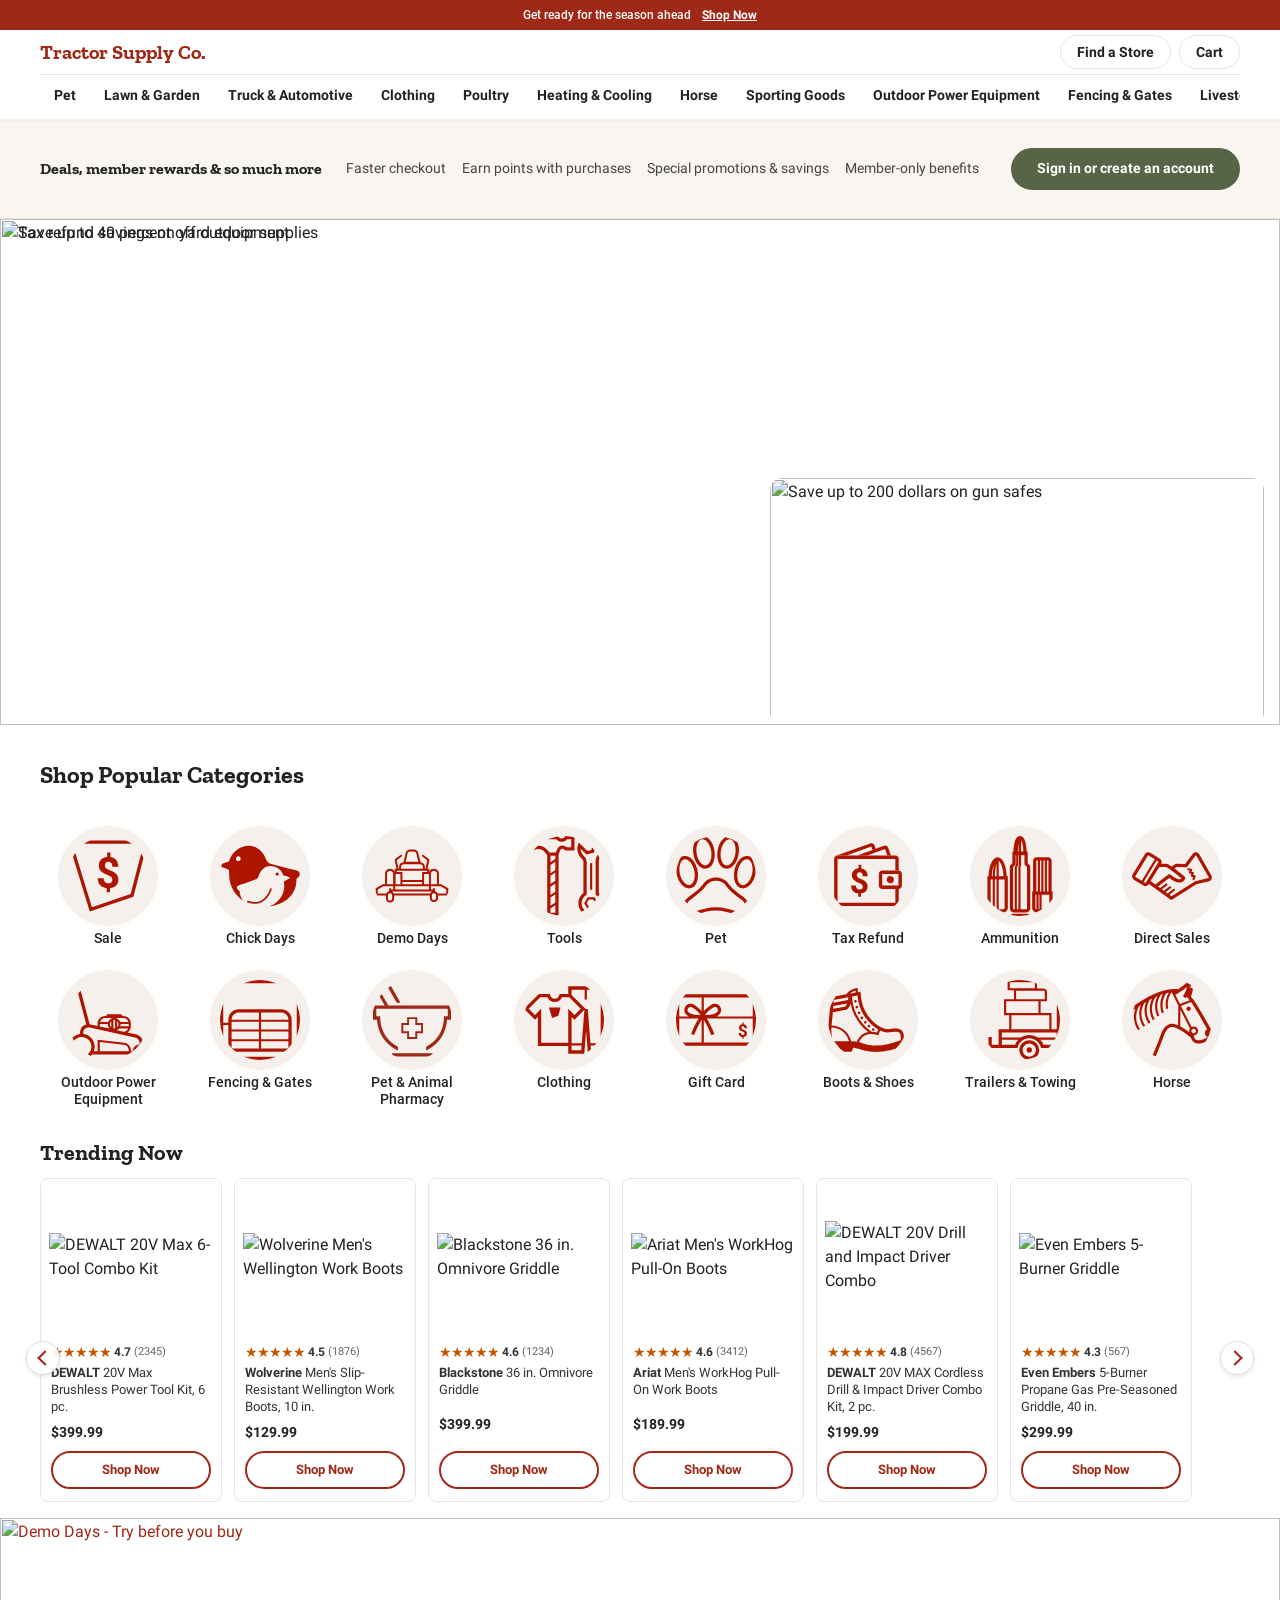
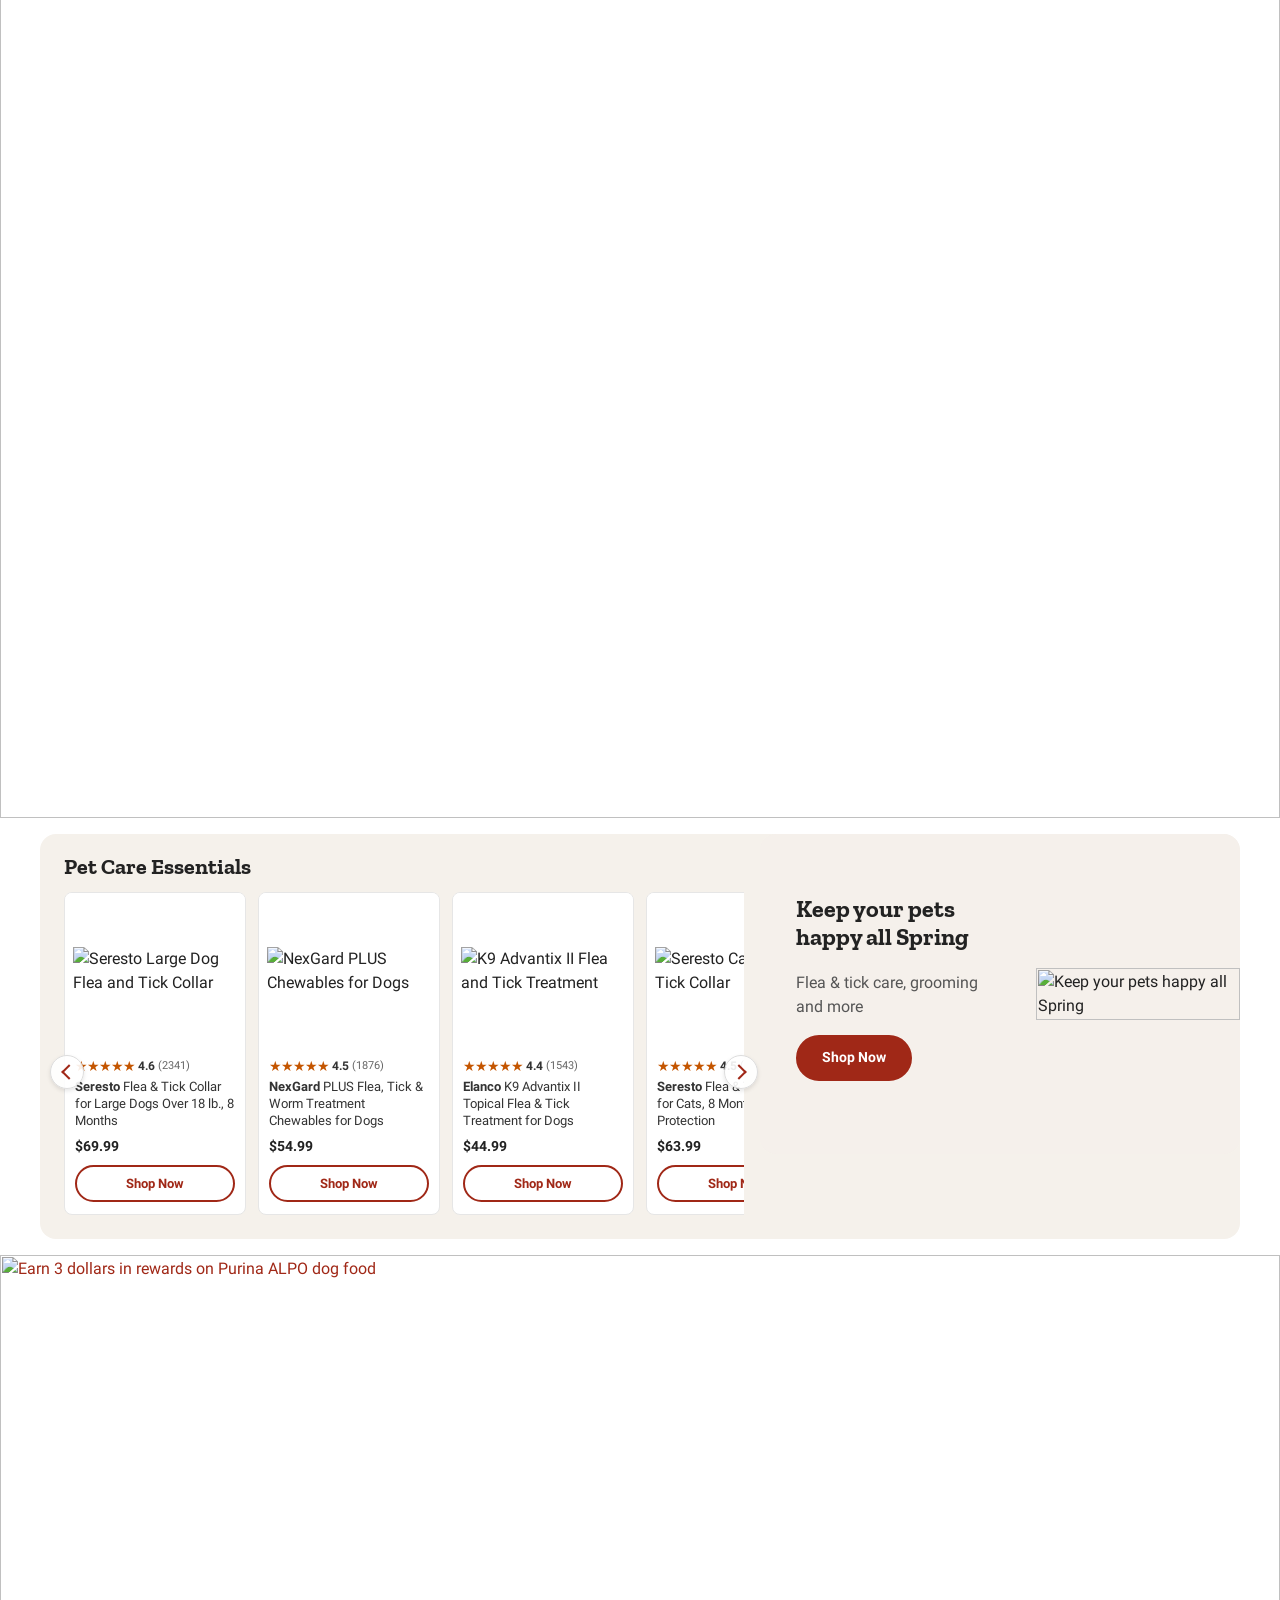
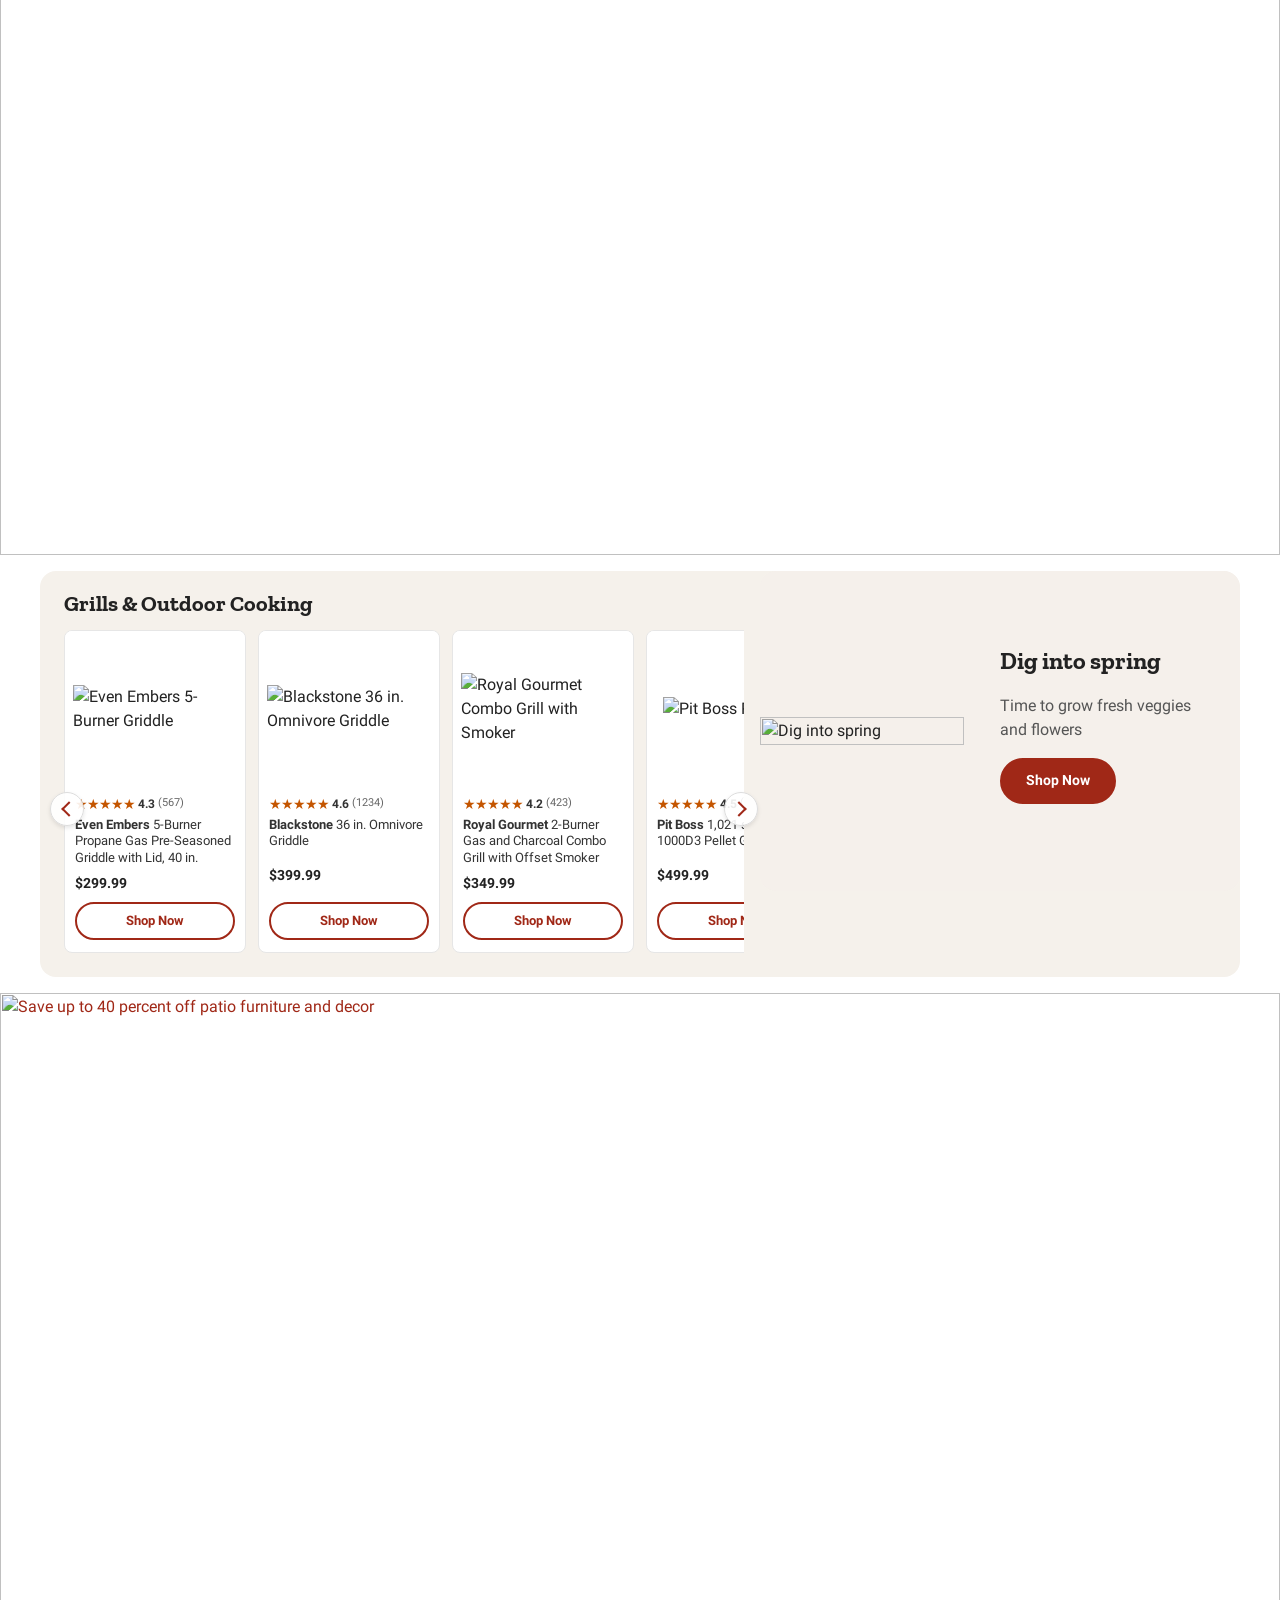
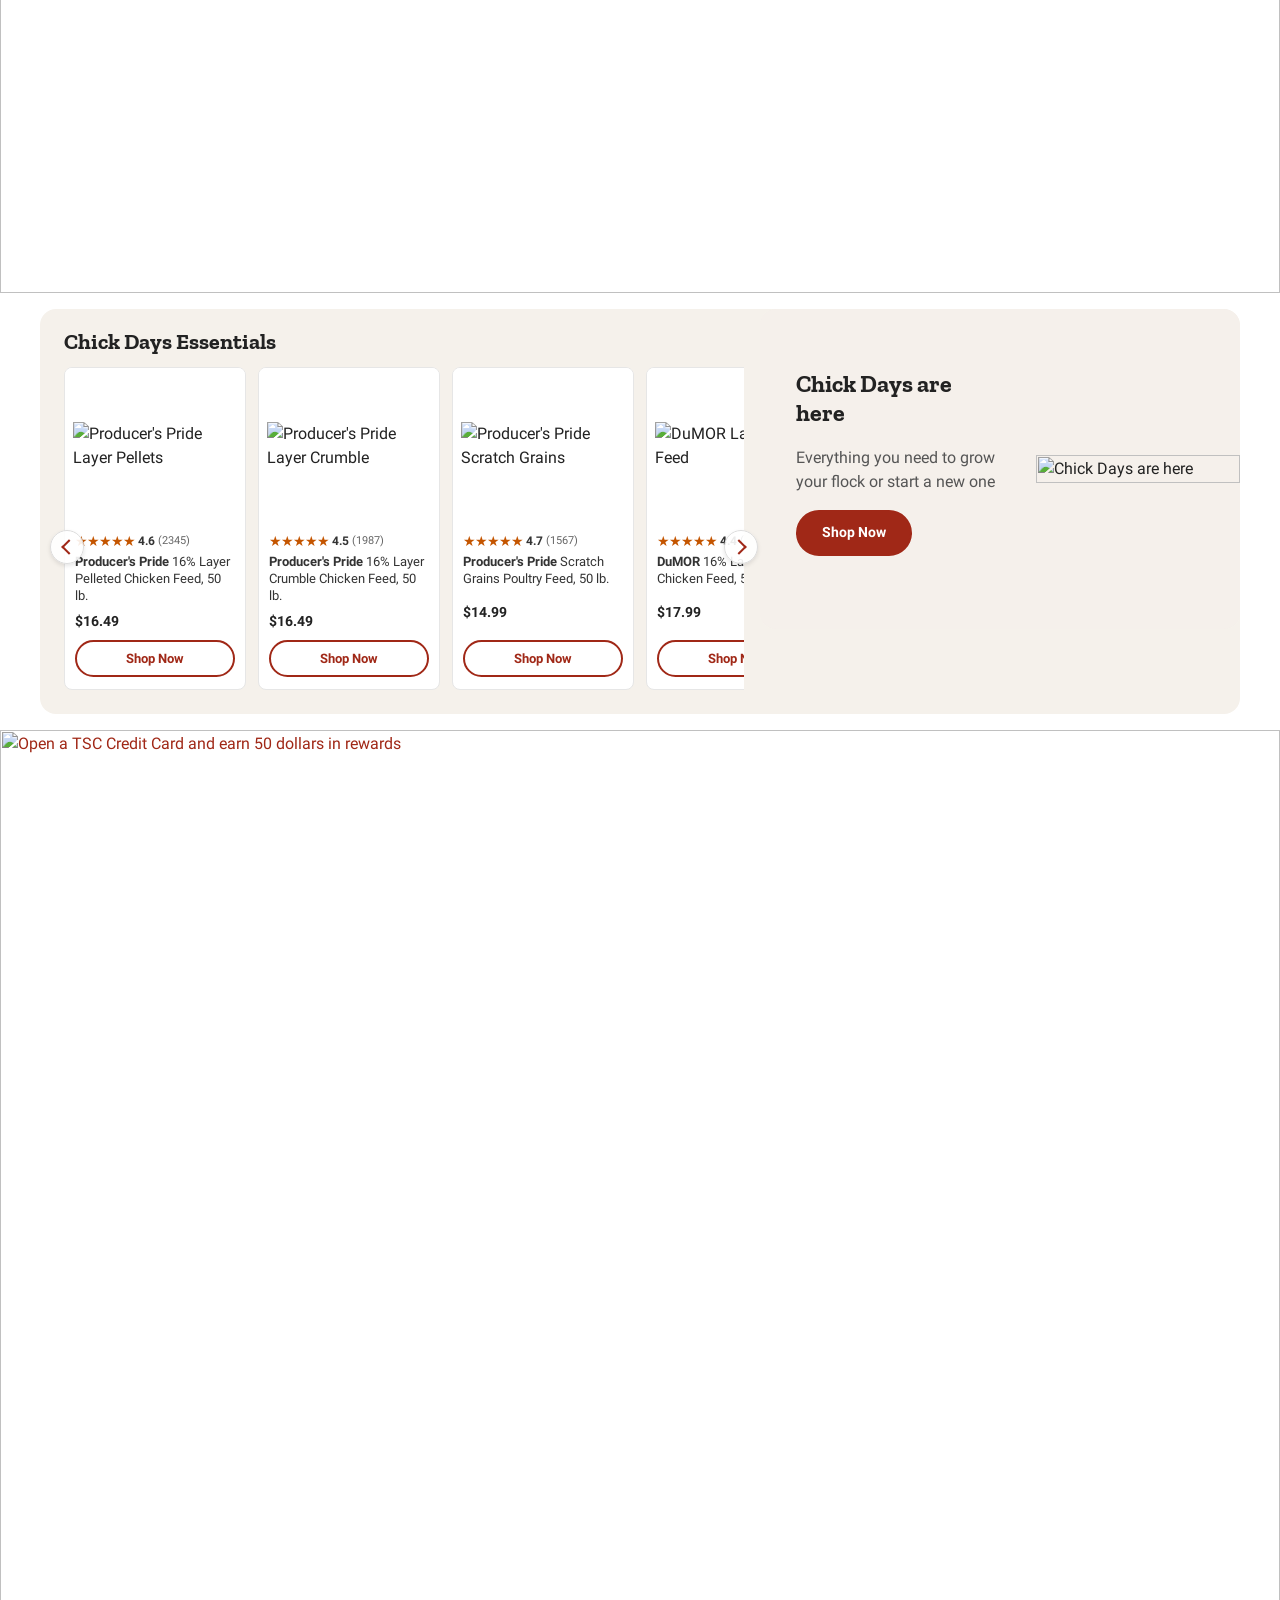
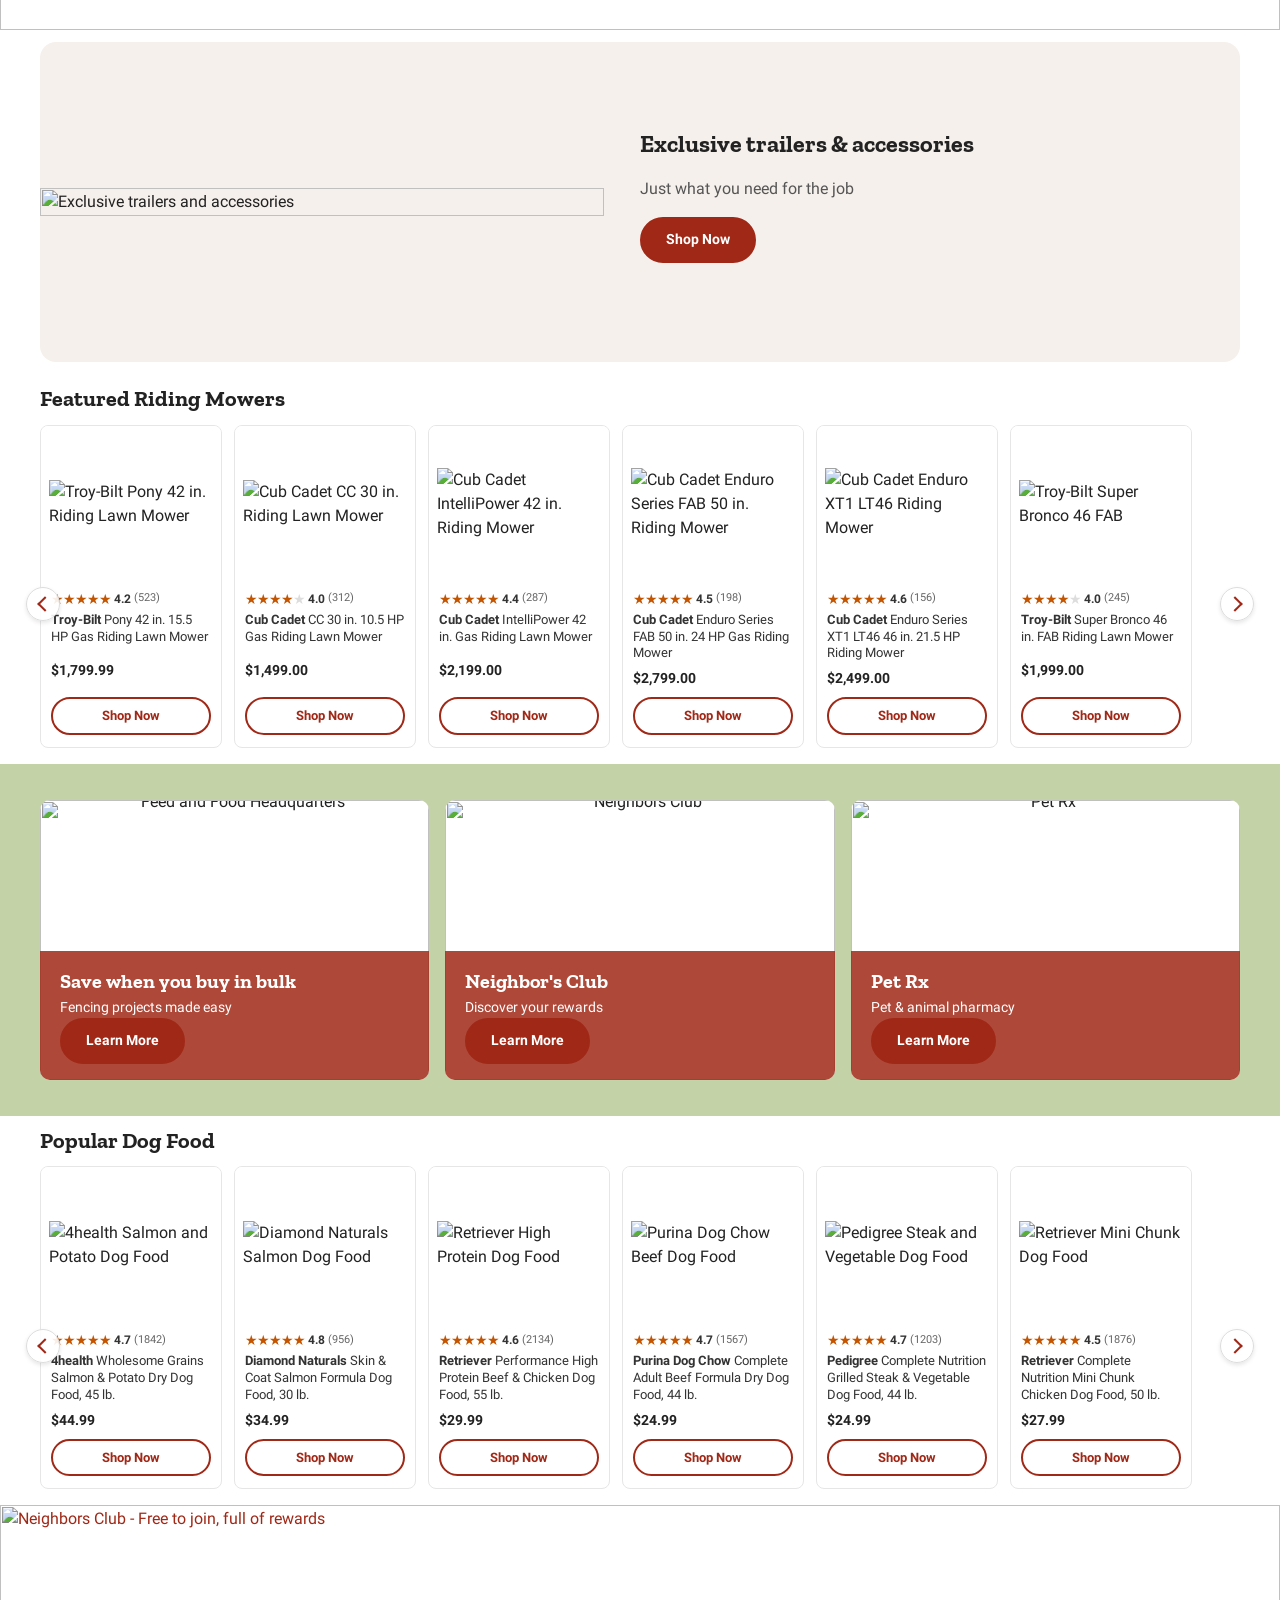
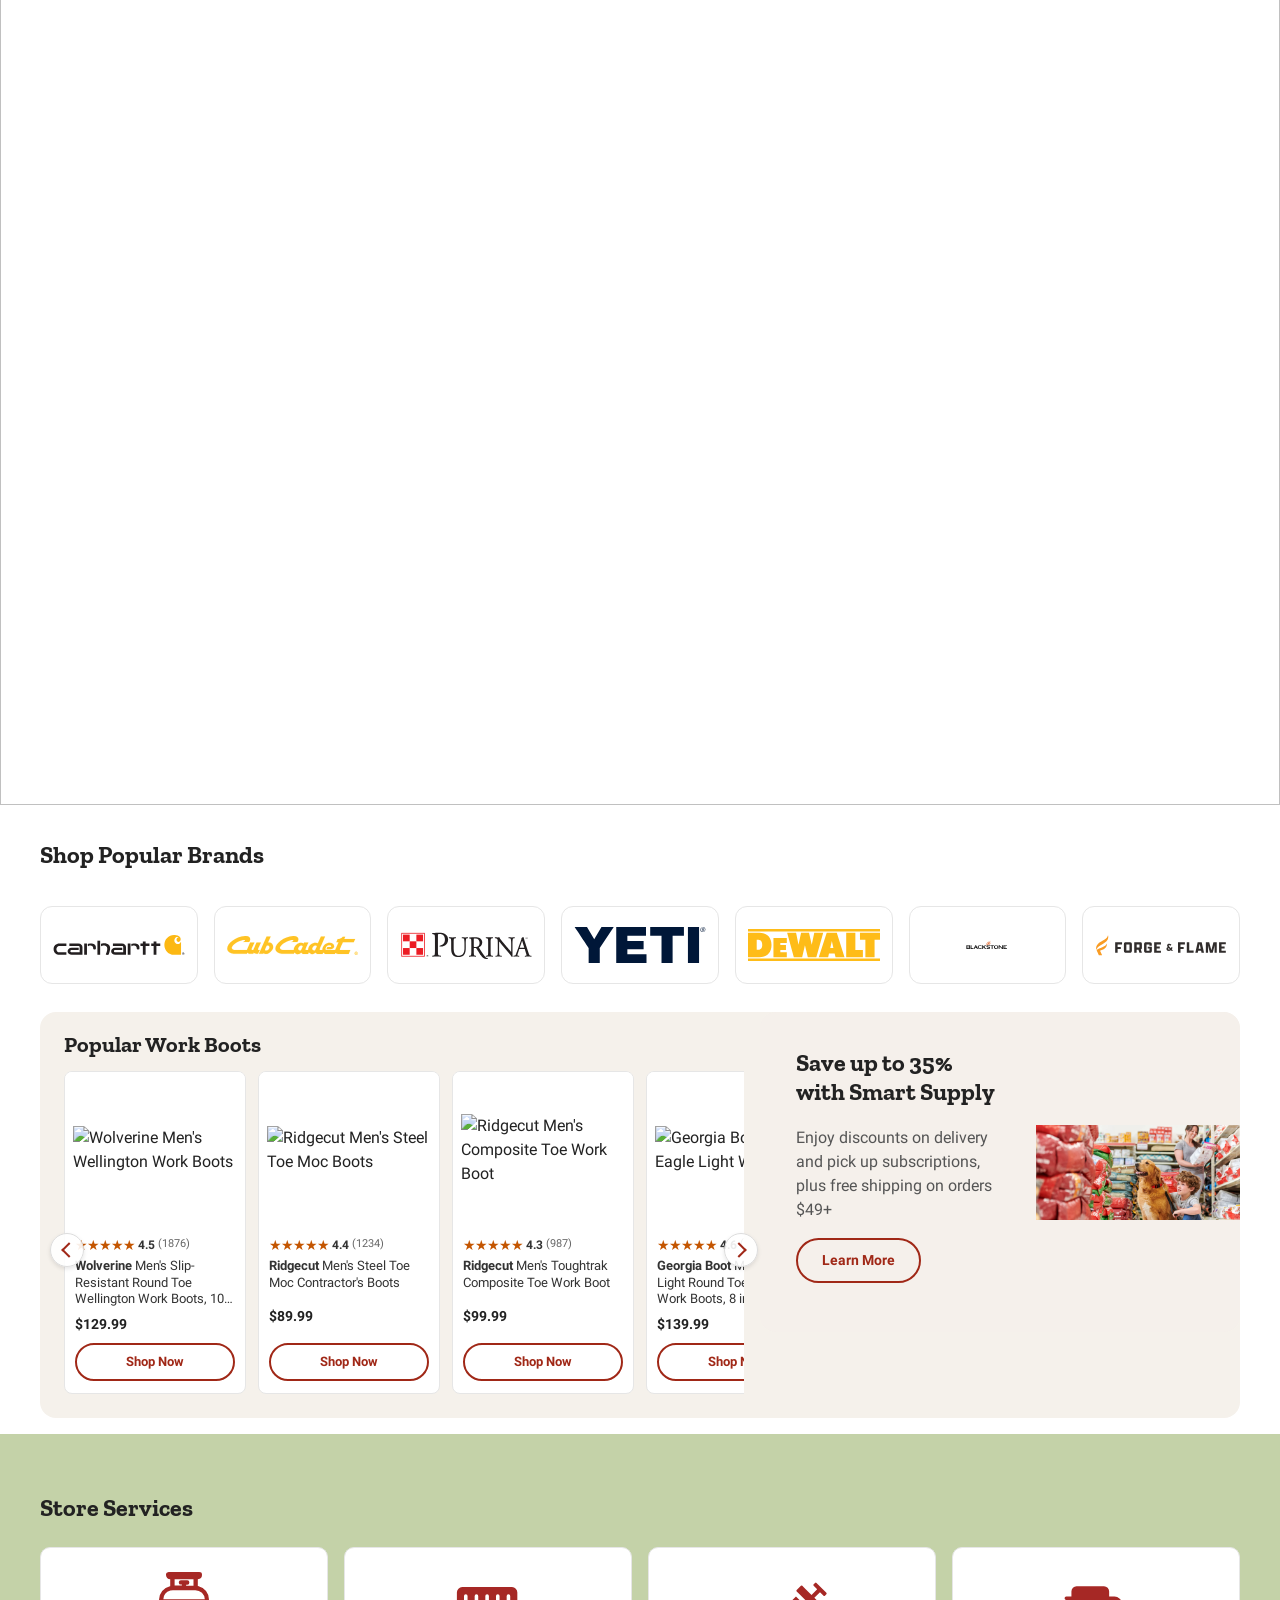
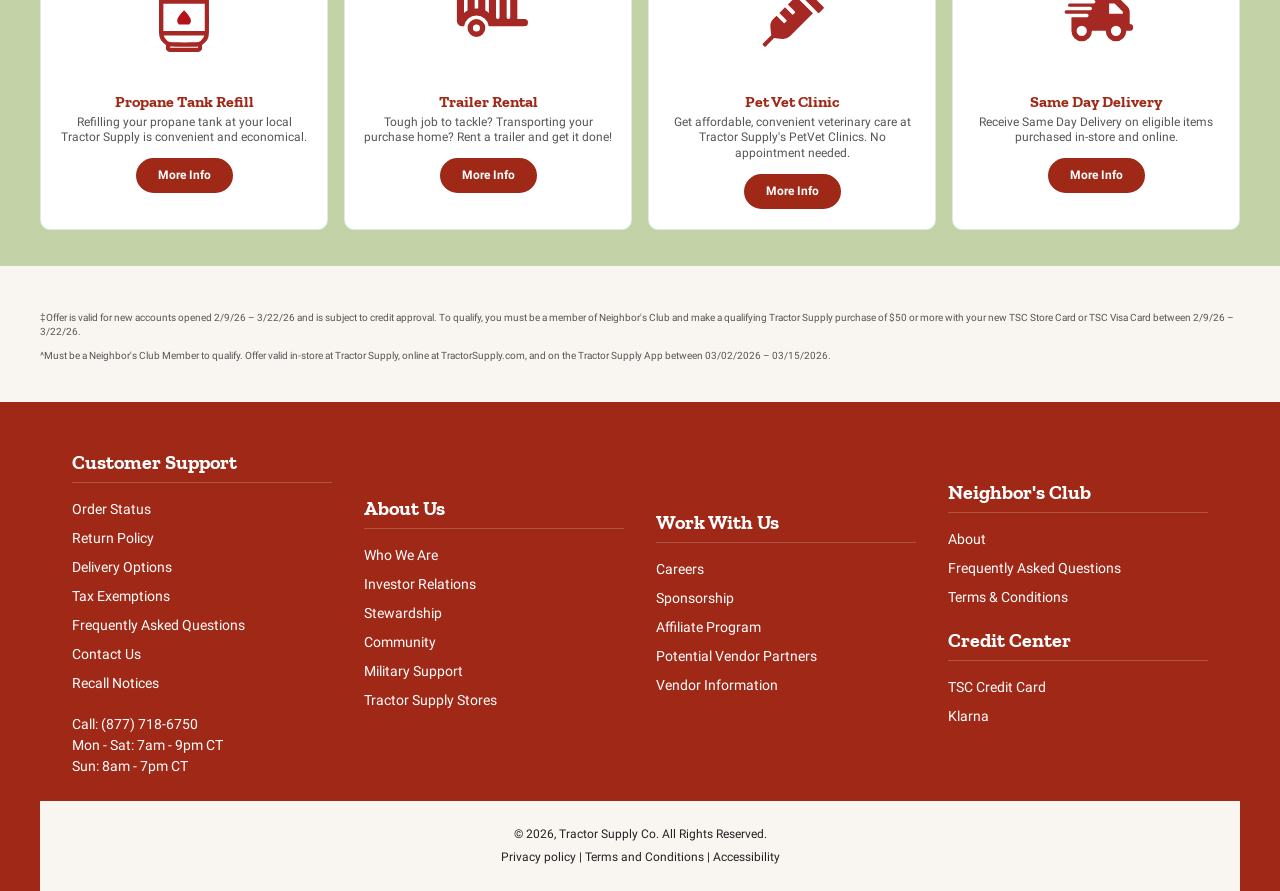
==== commit f0808c58: "Fix Smart Supply image and Purina brand SVG - Replace broken DM URL for Smart Supply with locally ho" ====
--- a/content/index.html
+++ b/content/index.html
@@ -1003,7 +1003,7 @@
         <div>
           <div>
             <picture>
-              <img src="https://www.tractorsupply.com/adobe/dynamicmedia/deliver/dm-aid--36063787-a122-4388-a2c9-a9809bb05a99/FW42-101325-TSC-HP-DynamicComponent-PetRX-V1.jpg?preferwebp=true&amp;width=1920&amp;q=75" alt="Smart Supply subscription products" loading="lazy">
+              <img src="/images/smart-supply.png" alt="Smart Supply subscription products" loading="lazy">
             </picture>
           </div>
           <div>
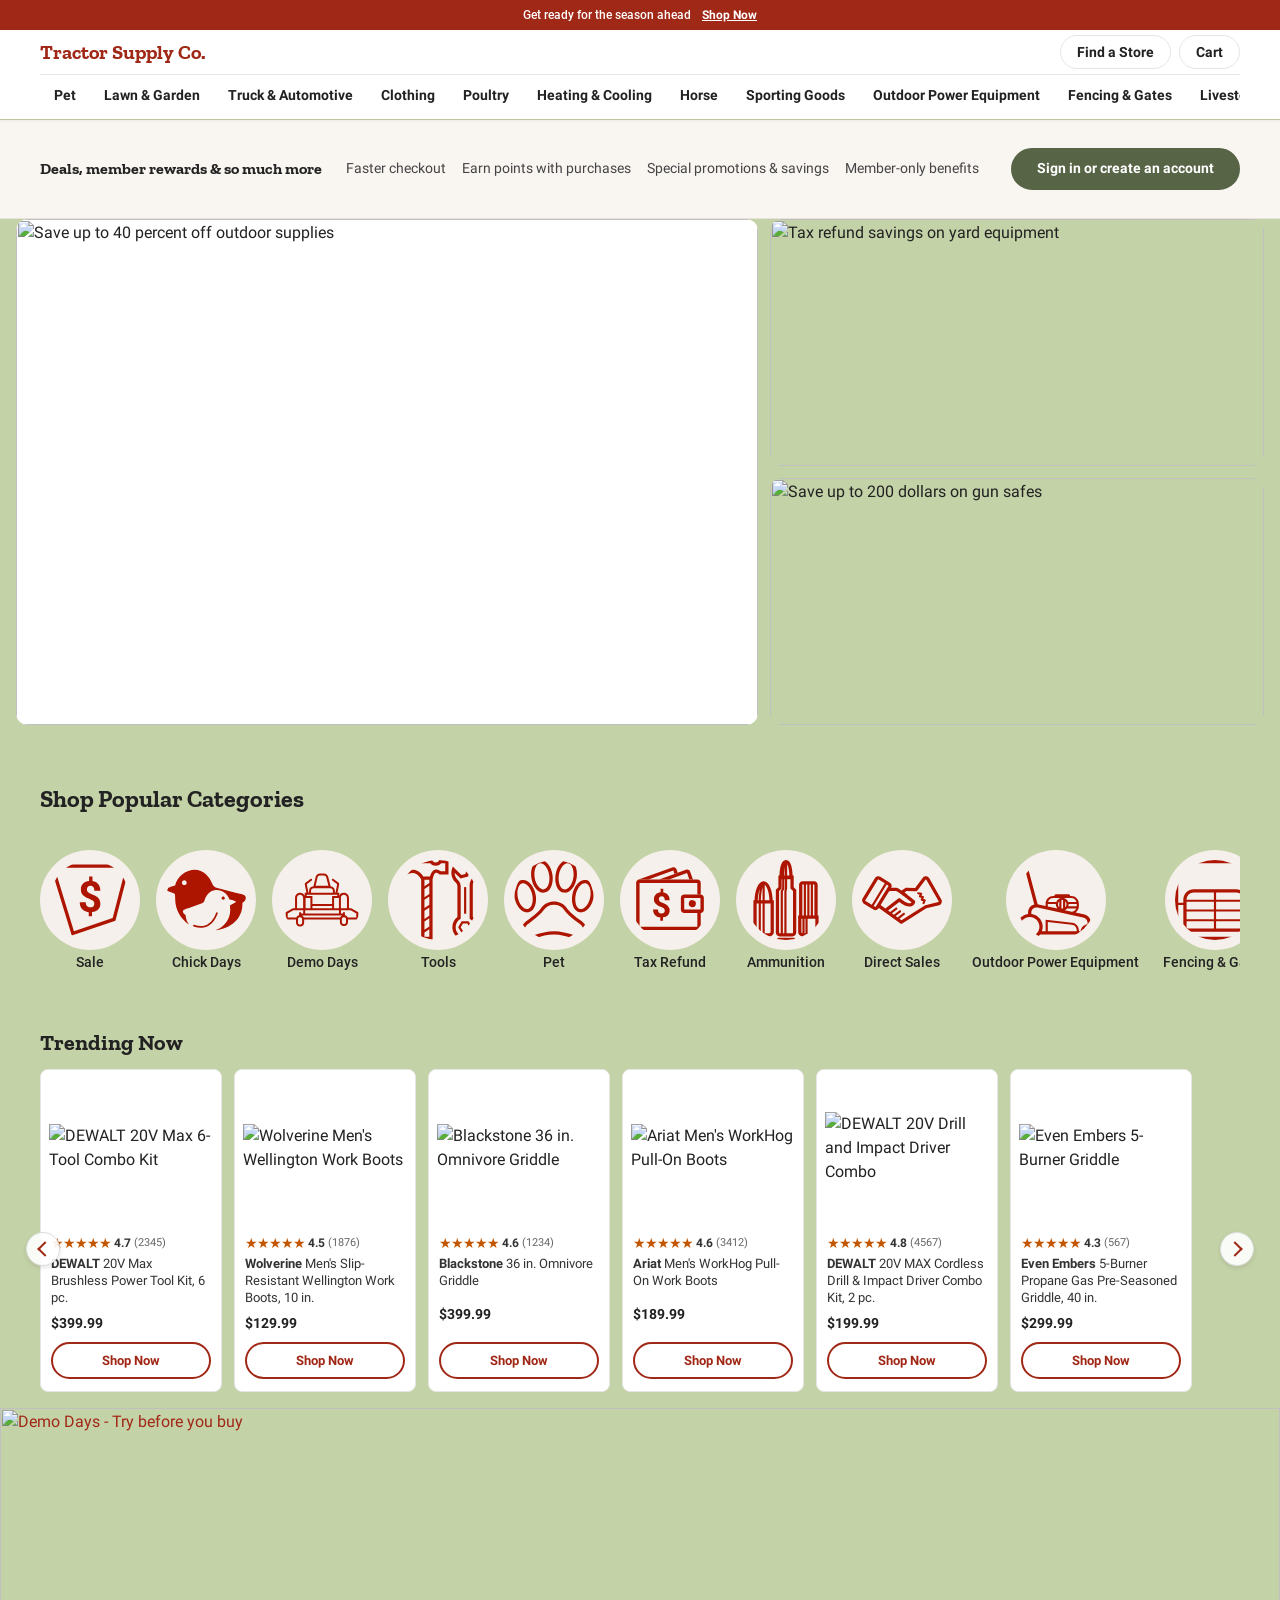
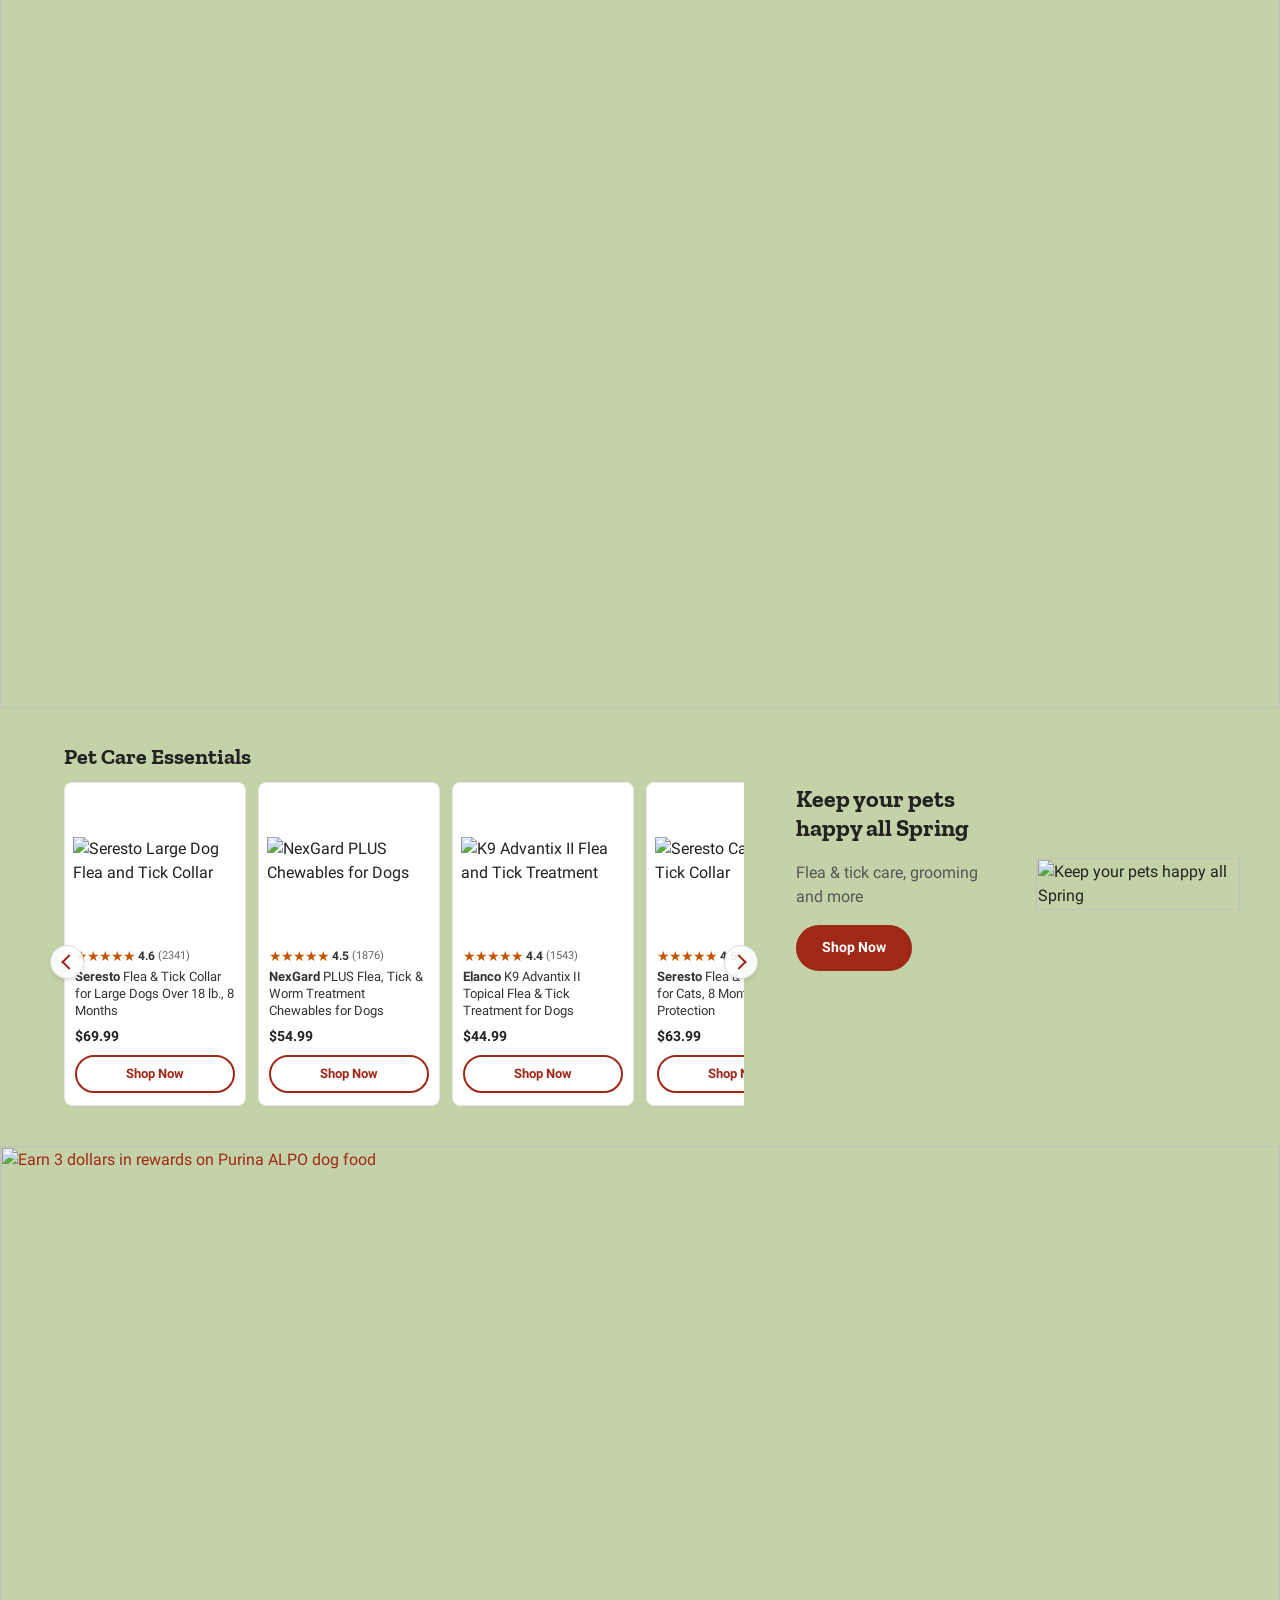
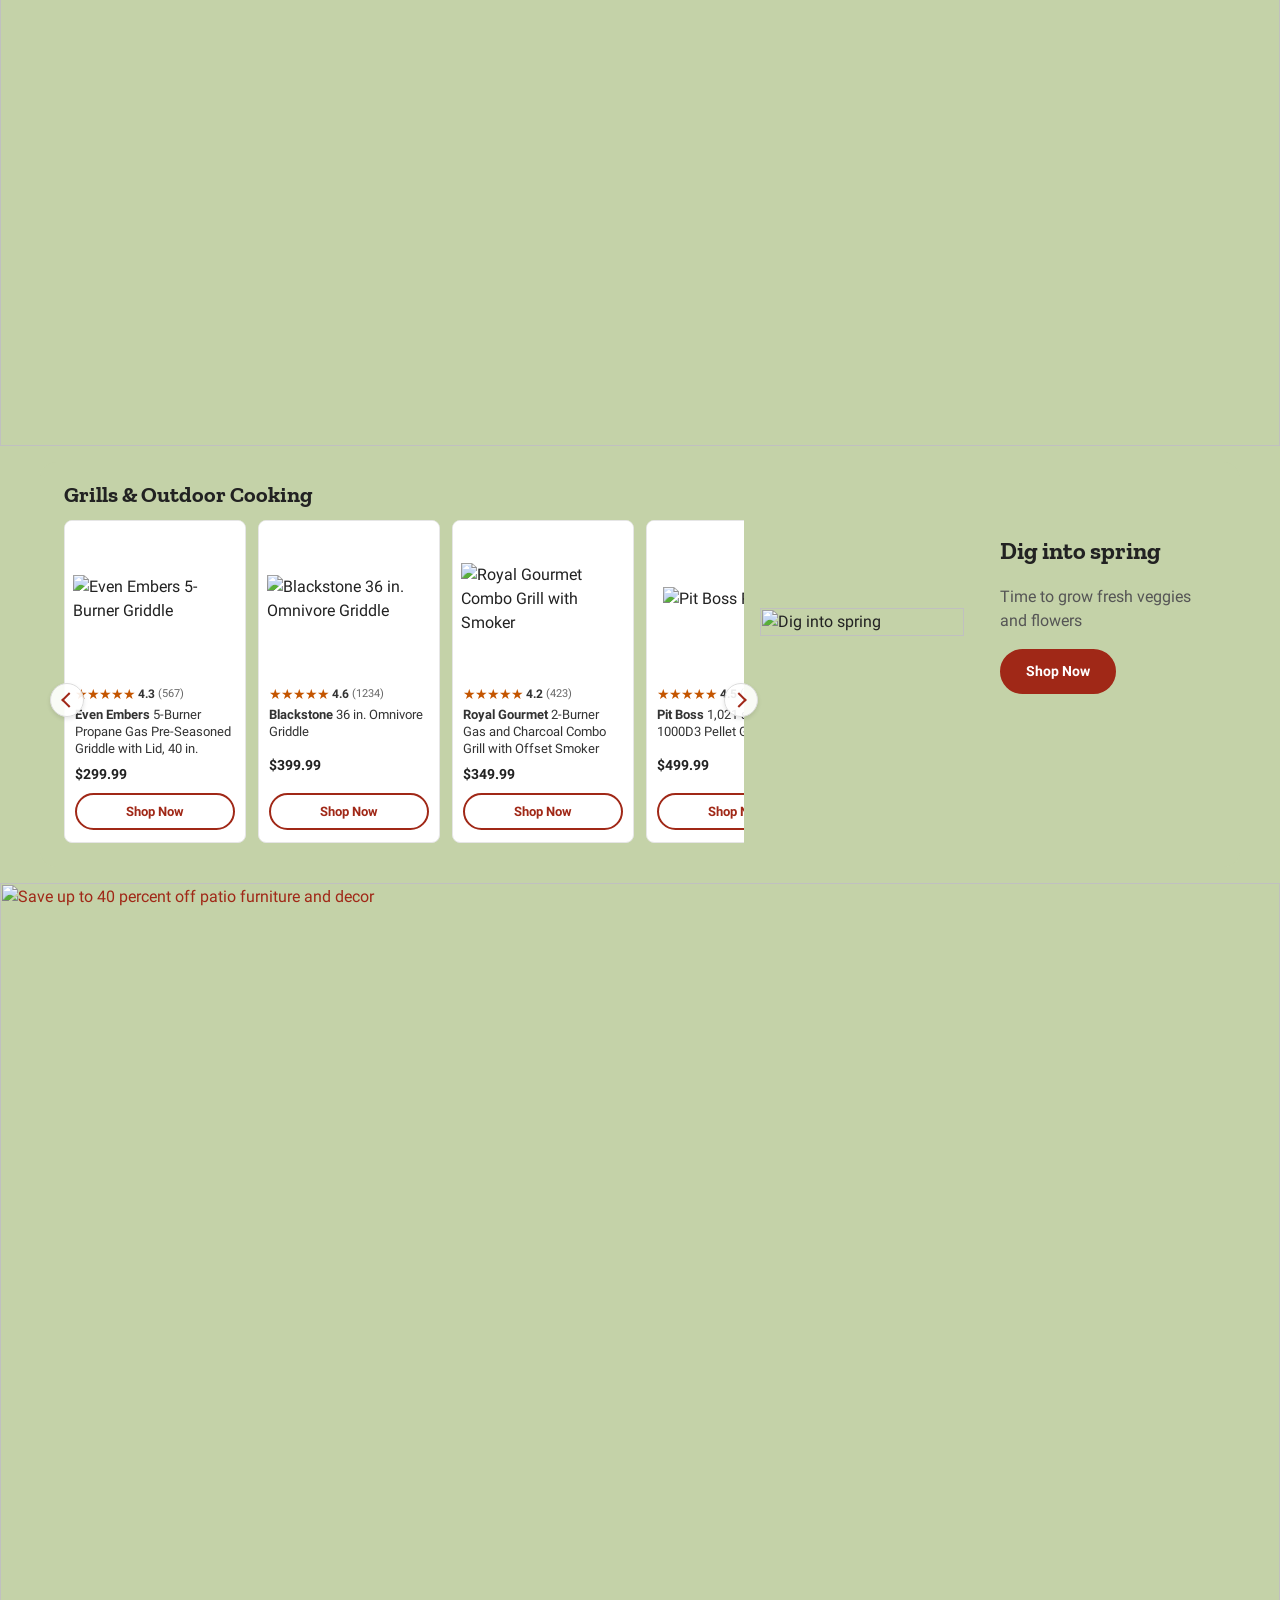
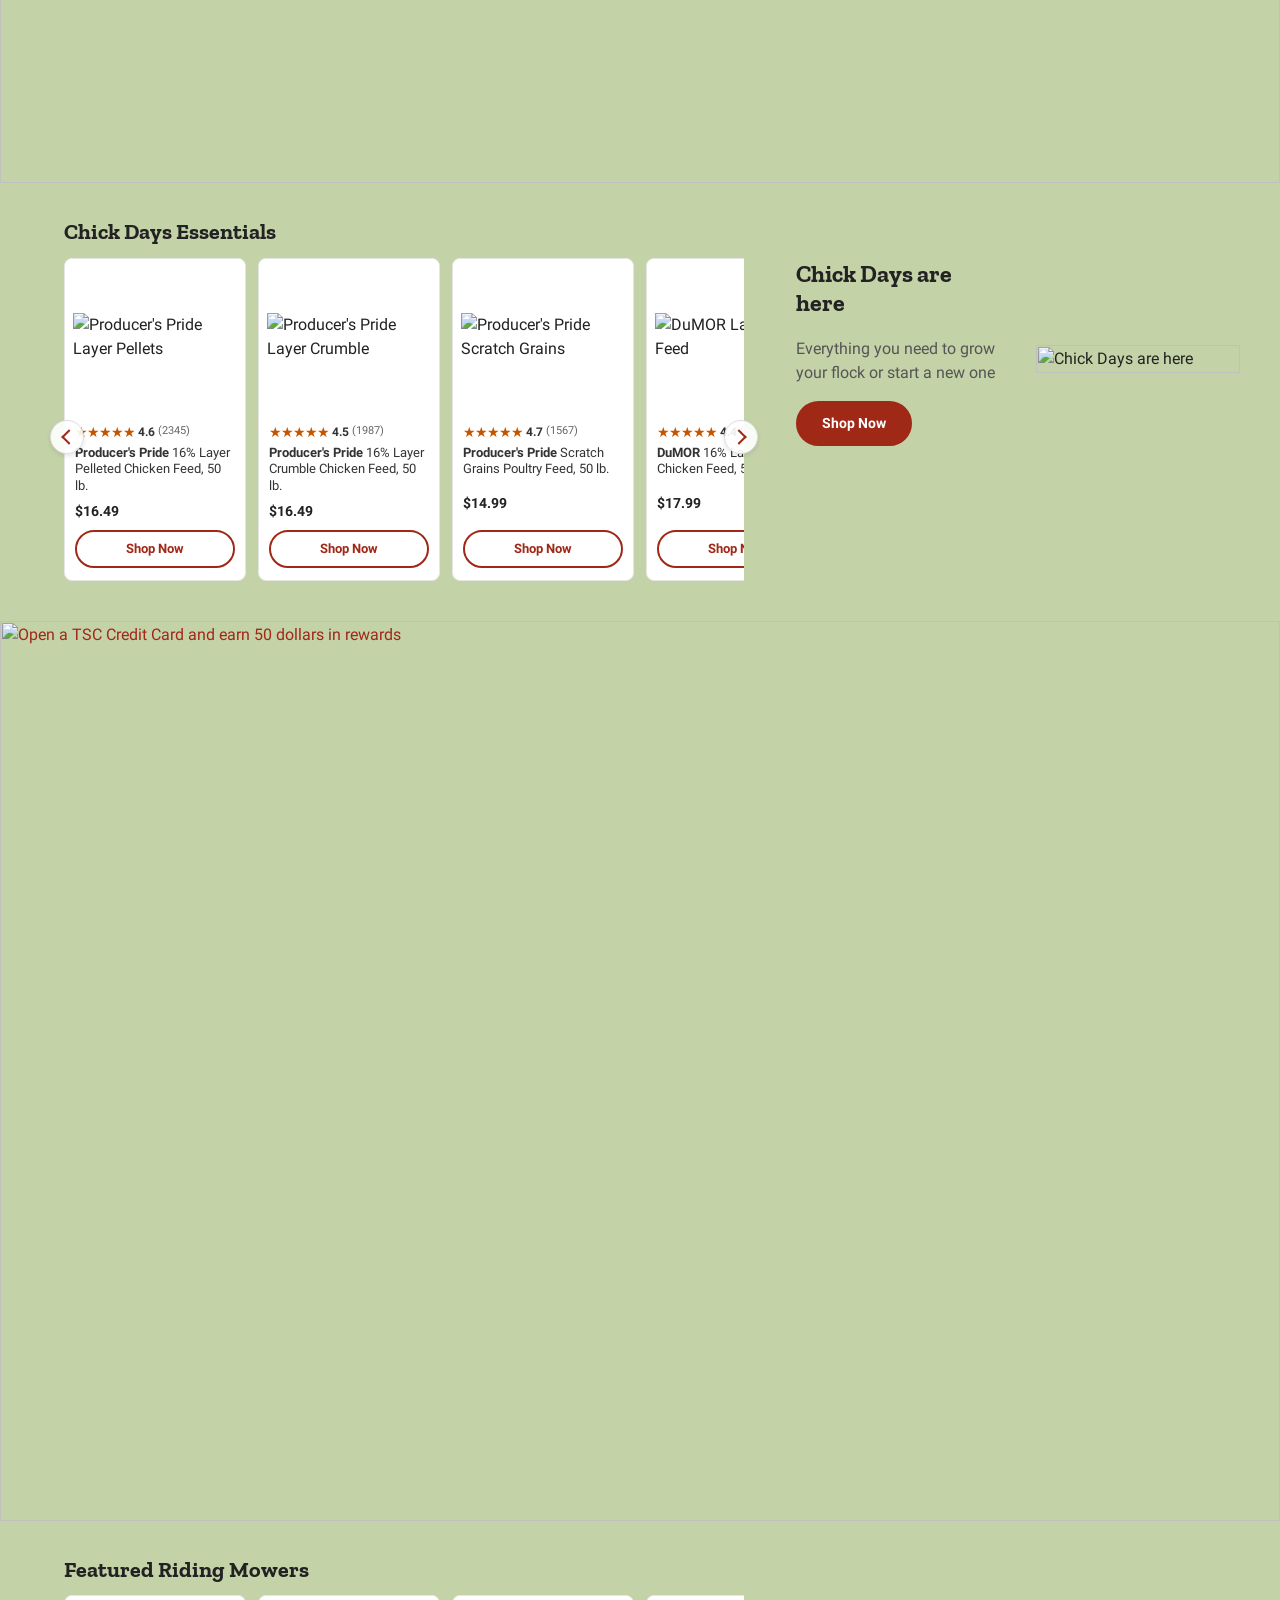
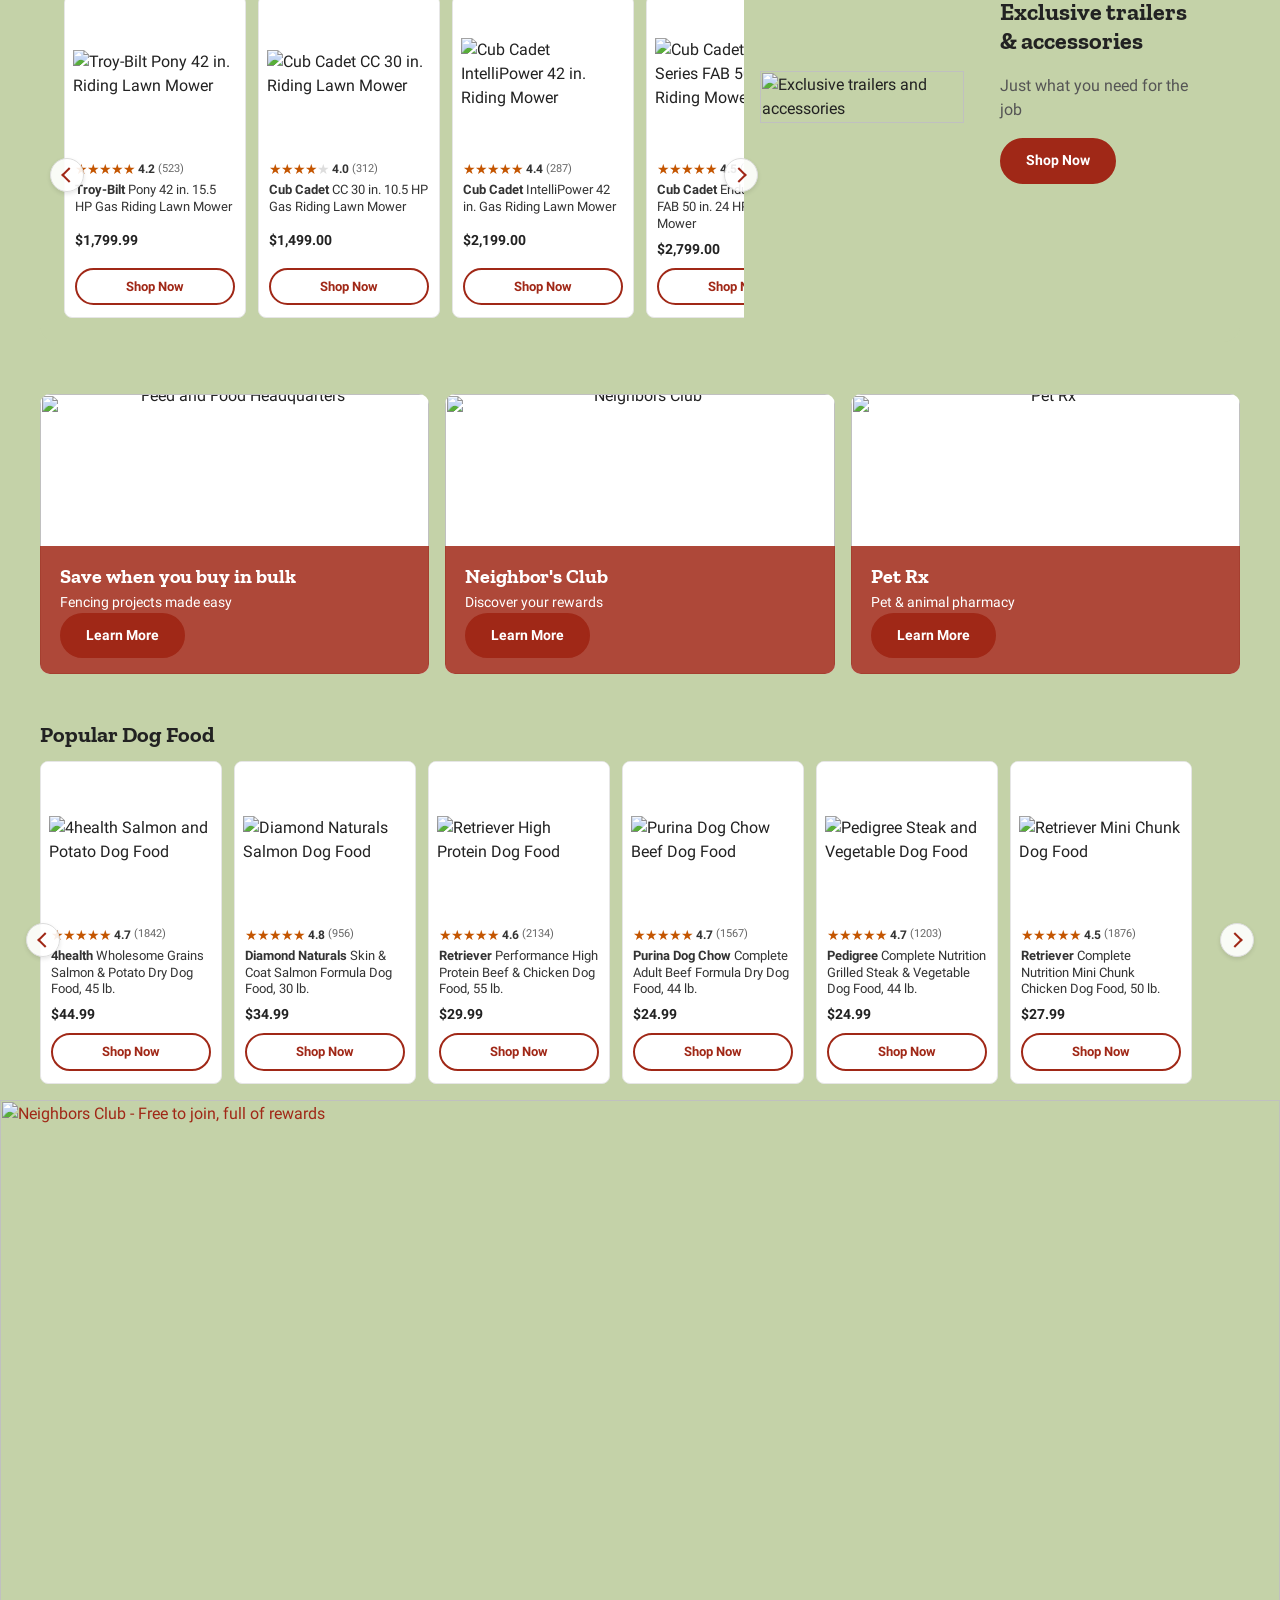
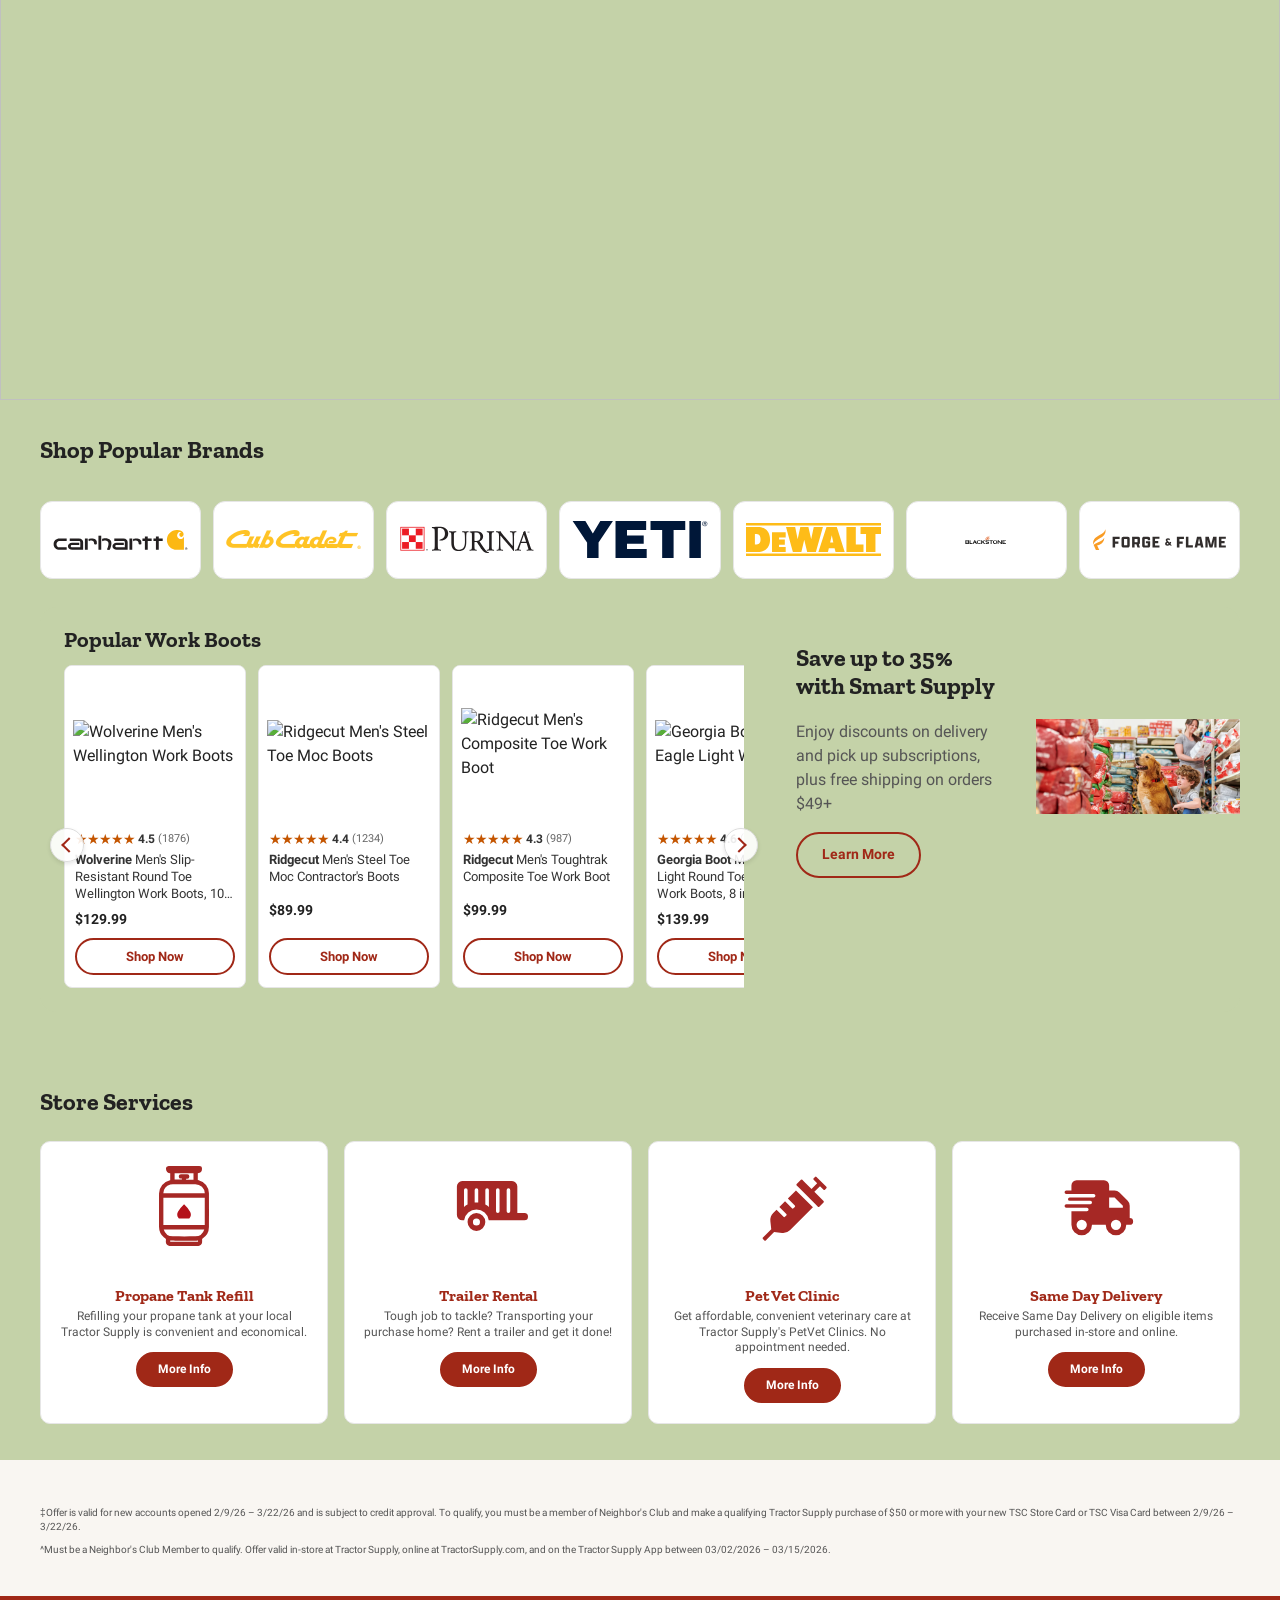
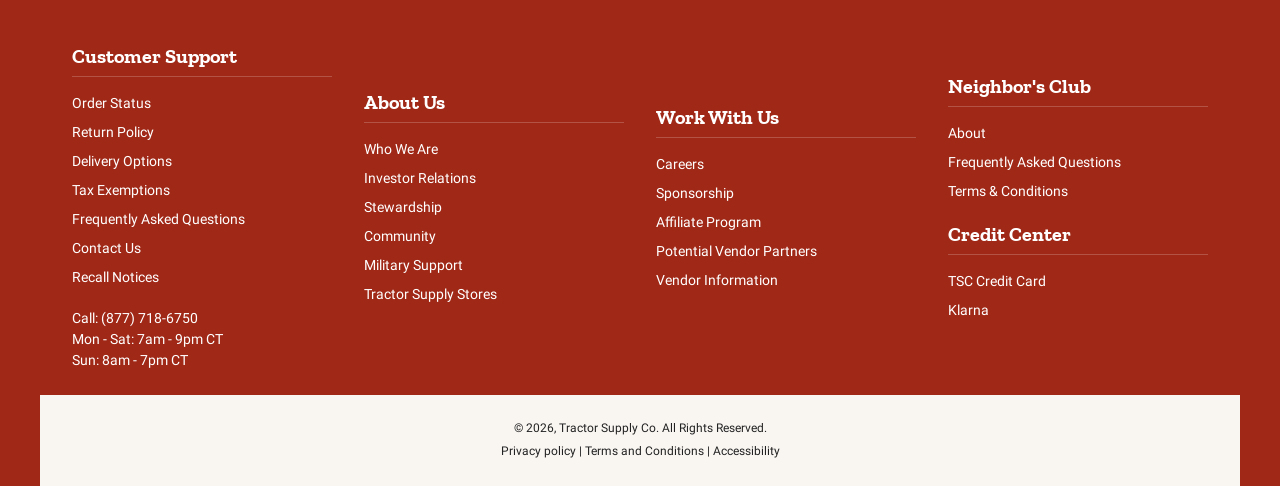
==== commit 54ce1195: "Green body background, fix hero image crop, merge trailers section - Set body background-color to ol" ====
--- a/content/index.html
+++ b/content/index.html
@@ -632,8 +632,6 @@
           </div>
         </div>
       </div>
-    </div>
-    <div>
       <div class="product-carousel">
         <div><div>Featured Riding Mowers</div></div>
         <div>
--- a/styles/styles.css
+++ b/styles/styles.css
@@ -75,7 +75,7 @@
 body {
   display: none;
   margin: 0;
-  background-color: var(--background-color);
+  background-color: var(--tsc-olive-green);
   color: var(--text-color);
   font-family: var(--body-font-family);
   font-size: var(--body-font-size-m);
@@ -429,18 +429,30 @@
 
 @media (width < 900px) {
   main .section.rewards-banner .default-content-wrapper {
-    flex-direction: column;
-    align-items: flex-start;
+    flex-direction: row;
+    align-items: center;
+    justify-content: space-between;
     gap: 12px;
   }
 
+  main .section.rewards-banner h2 {
+    font-size: var(--body-font-size-s);
+    white-space: normal;
+    flex: 1;
+  }
+
   main .section.rewards-banner ul {
-    flex-direction: column;
-    gap: 8px;
+    display: none;
   }
 
   main .section.rewards-banner p:has(a.button) {
     margin: 0;
+    flex-shrink: 0;
+  }
+
+  main .section.rewards-banner a.button:any-link {
+    padding: 8px 16px;
+    font-size: var(--body-font-size-xs);
   }
 }
 
@@ -472,12 +484,19 @@
   padding: 24px 0;
 }
 
+/* Olive-green background for categories row */
+main > .section:has(.cards.categories) {
+  background-color: var(--tsc-olive-green);
+  padding: 24px 0;
+}
+
 /* Store Services section */
 main > .section:has(.cards.store-services) {
   background-color: var(--tsc-olive-green);
   padding: 24px 0;
 }
 
+
 main > .section:has(.cards.store-services) > .default-content-wrapper {
   padding-bottom: 0;
 }
@@ -489,6 +508,11 @@
 
 /* hide metadata section */
 main > .section.metadata {
+  display: none;
+}
+
+/* hide undecorated metadata section (last section with title/description) */
+main > .section:last-child:not(:has(.block)):has(> .default-content-wrapper:only-child) {
   display: none;
 }
 
@@ -511,6 +535,7 @@
 }
 
 /* Ensure banner-only section wrappers have no extra space */
+/* stylelint-disable-next-line no-descending-specificity */
 main > .section:has(> .default-content-wrapper > p > a > picture):not(:has(h1, h2, h3, h4, .block)) {
   padding: 0;
 }
